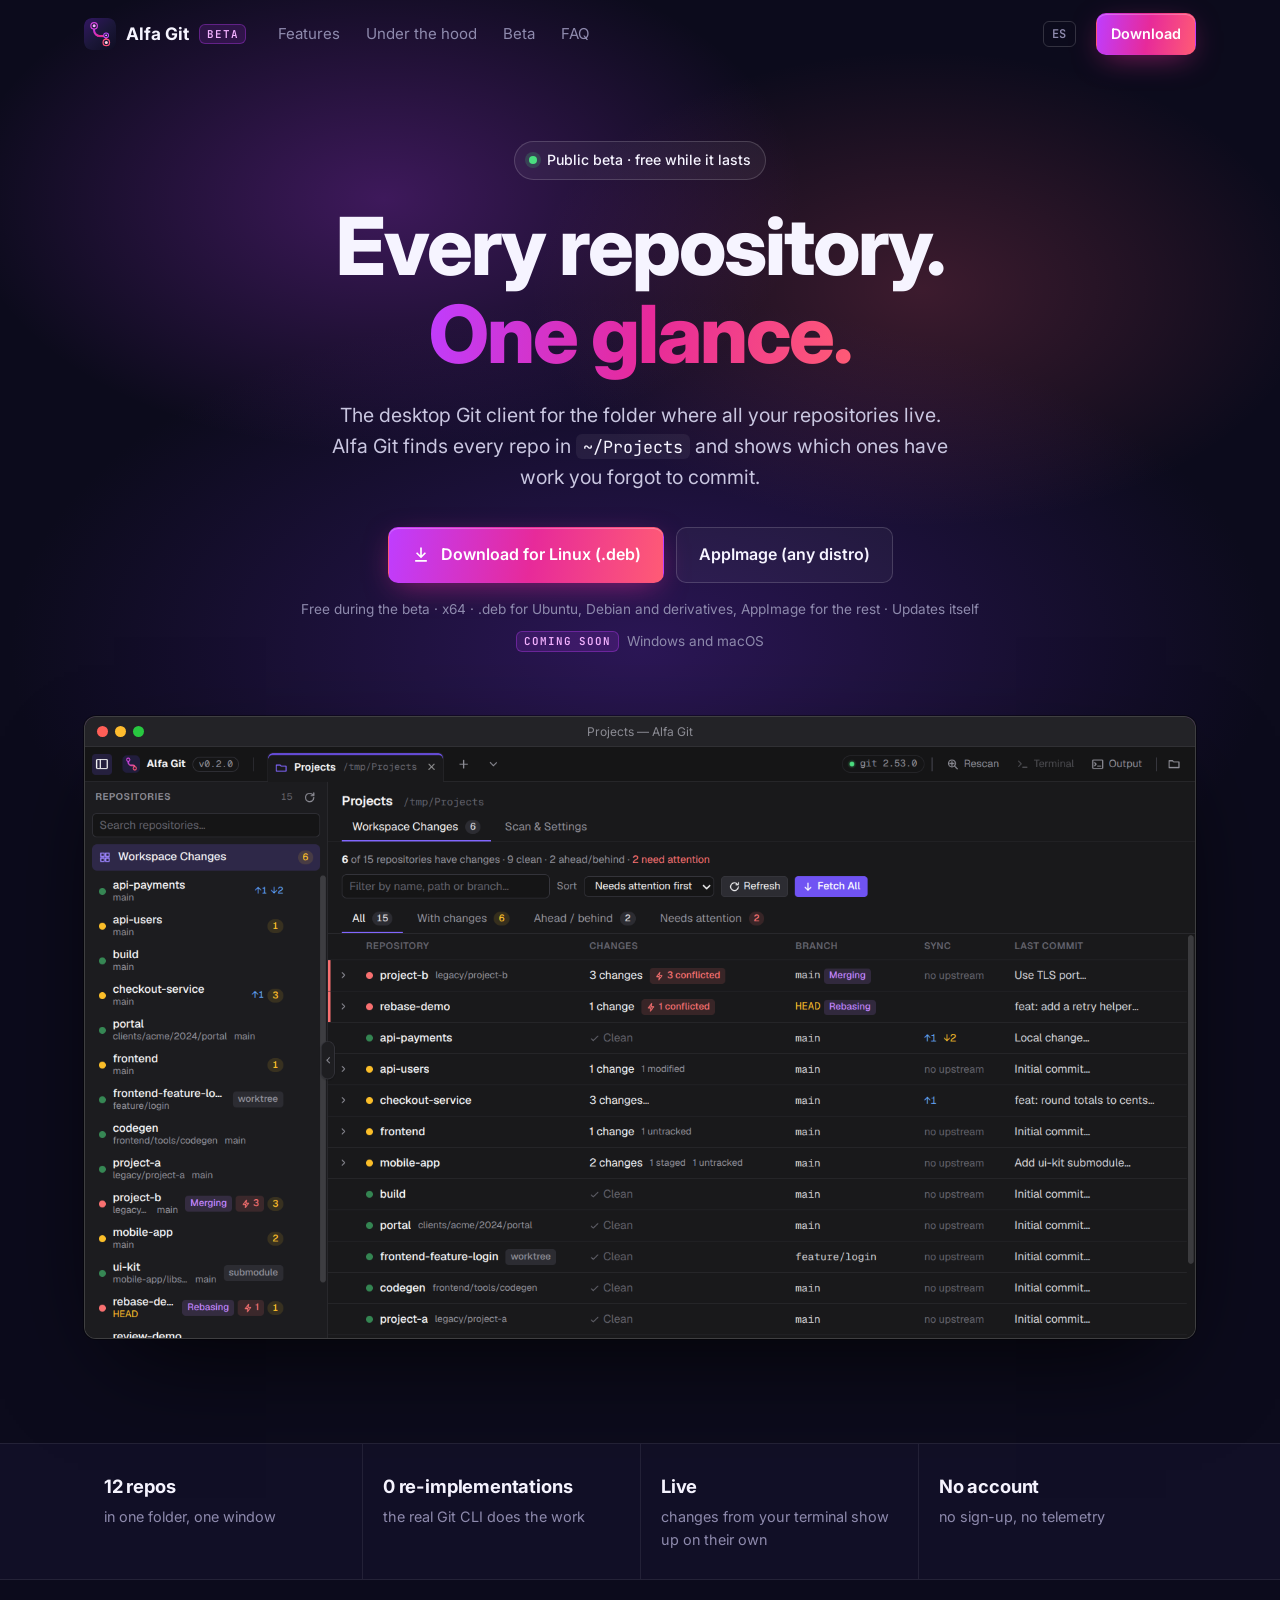
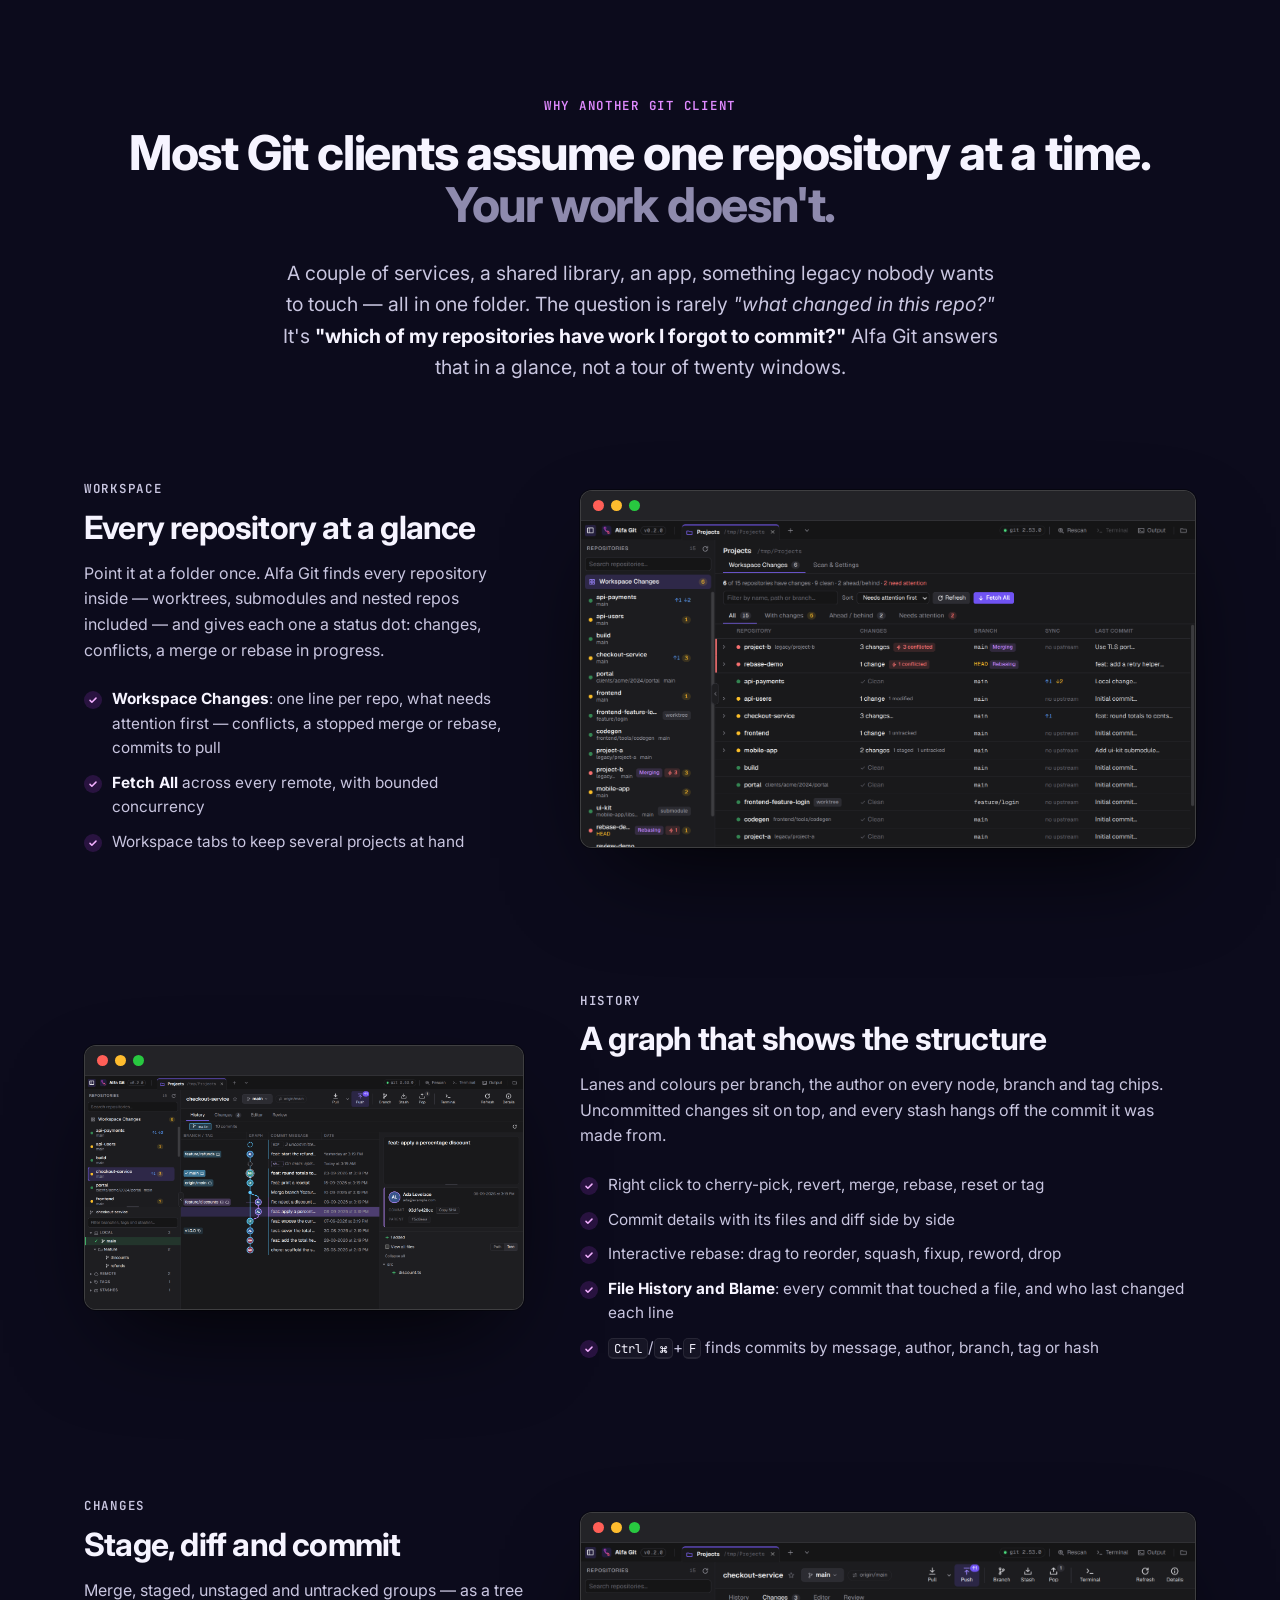
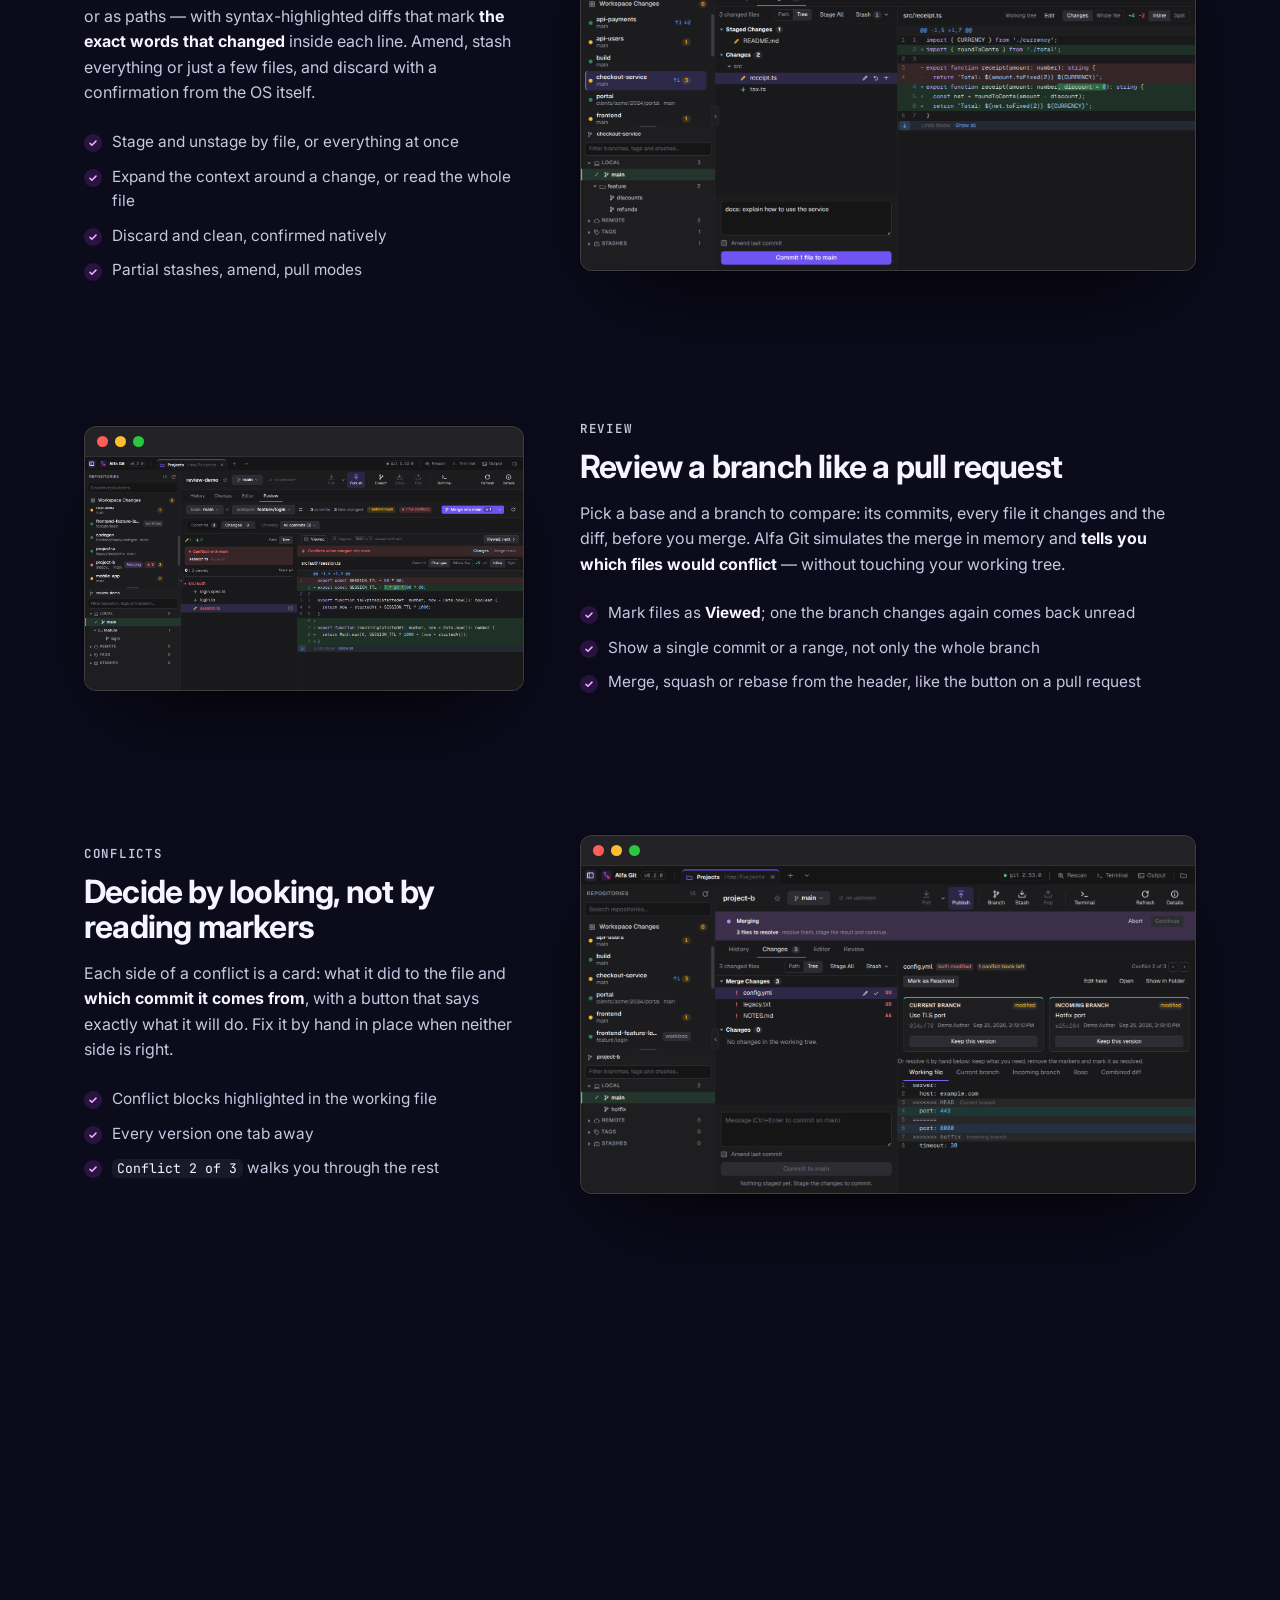
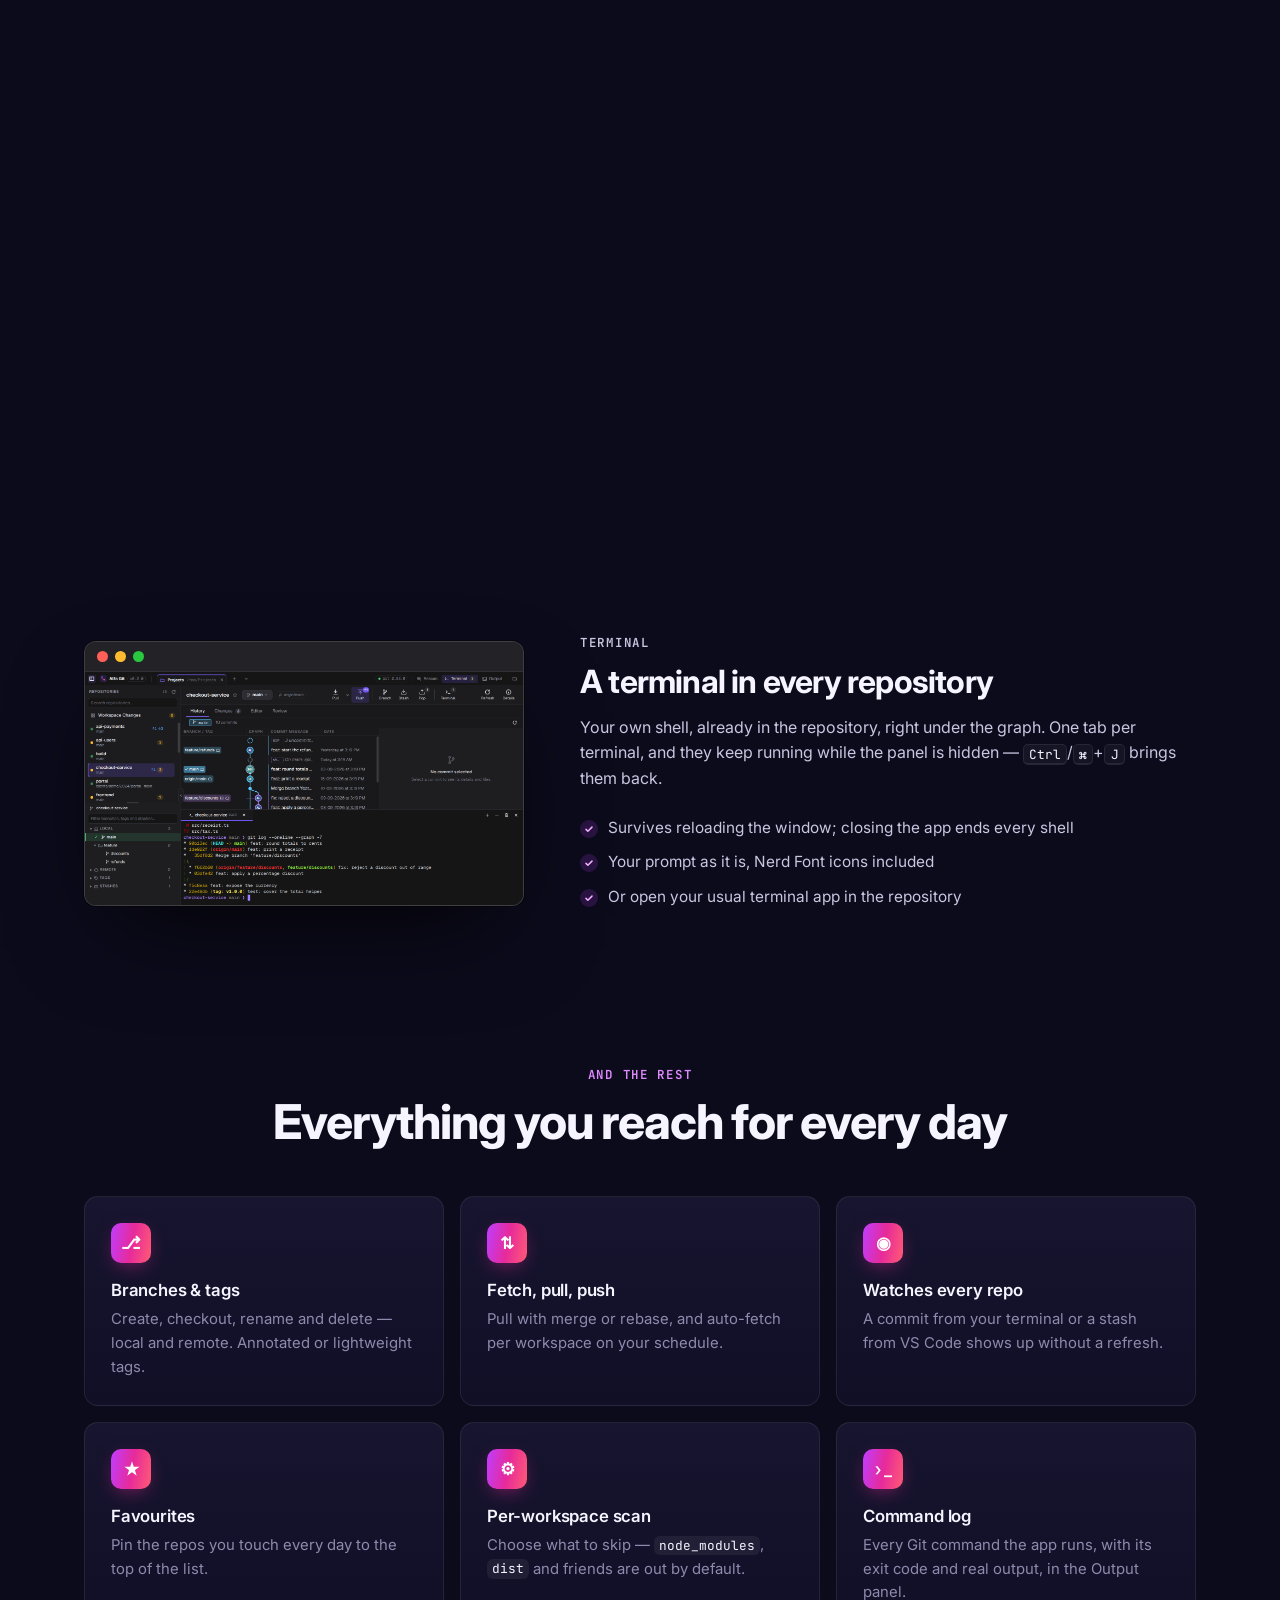
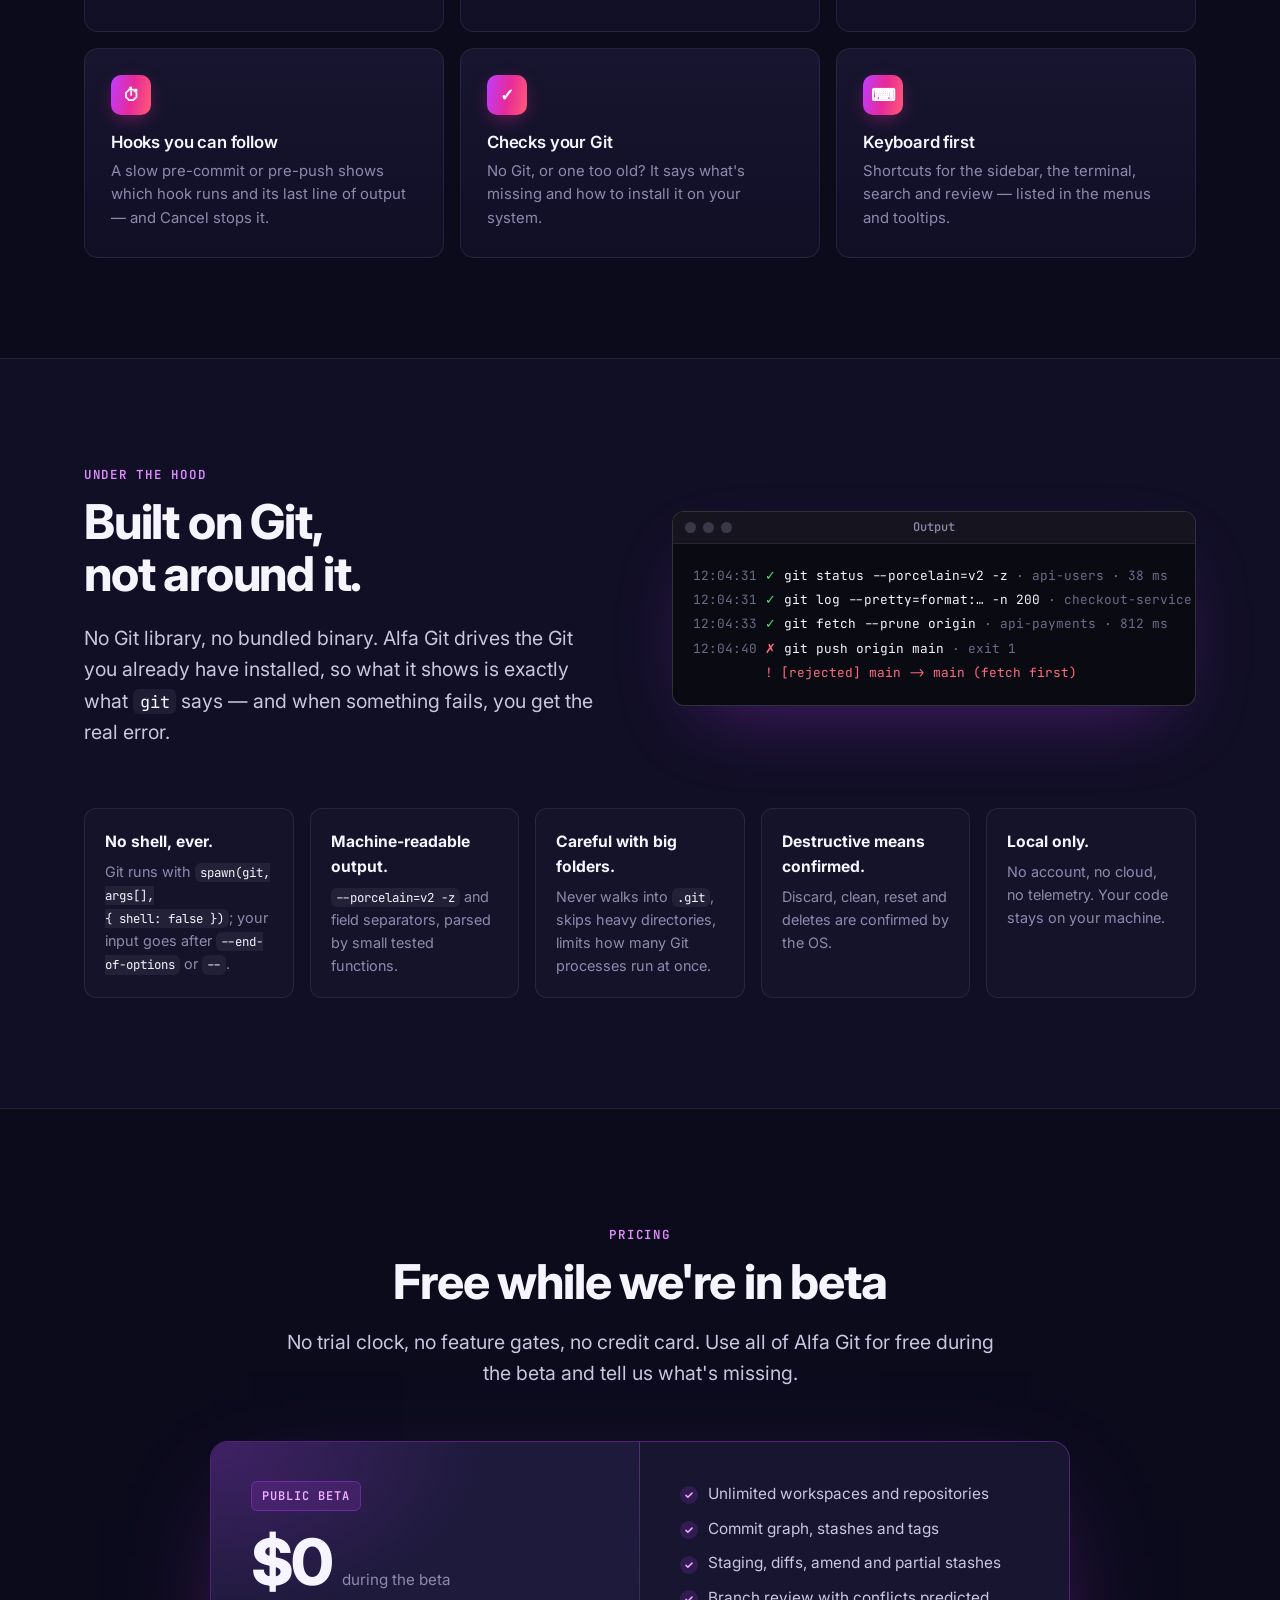
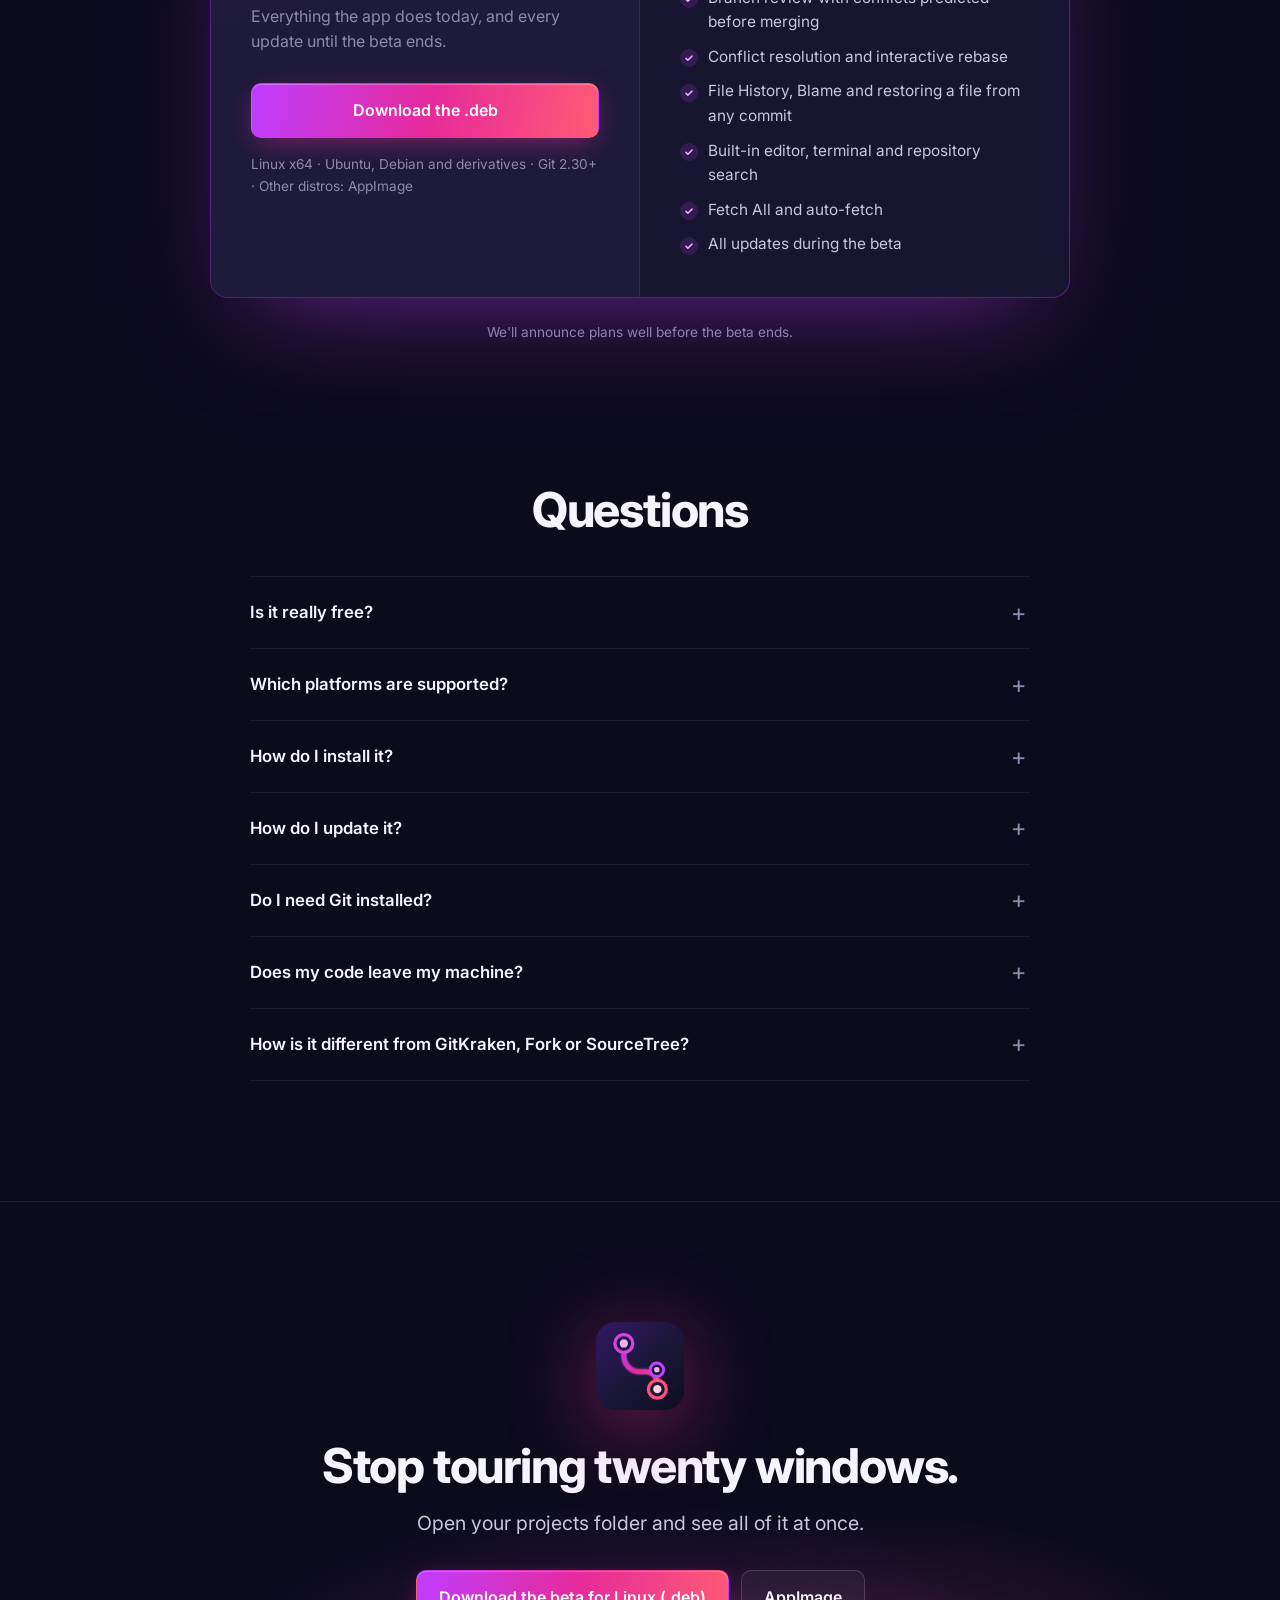
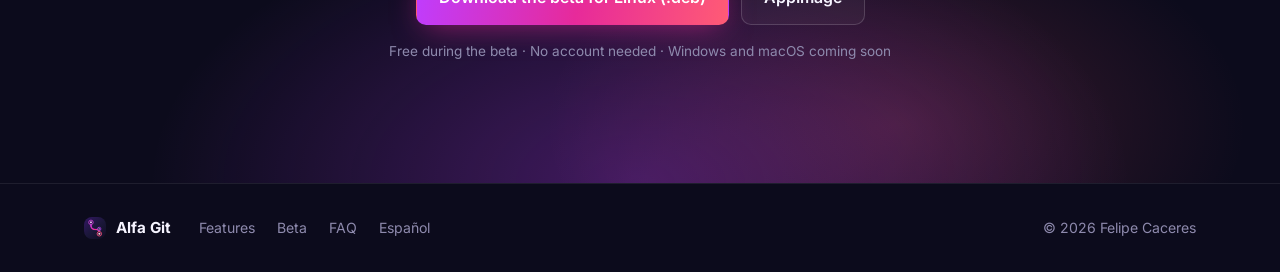
==== index.html @ 0a732656 "Descarga de .deb y AppImage, auto-actualización y Windows/macOS próximamente - Botones de .deb y App" ====
<!doctype html>
<html lang="en">
<head>
  <meta charset="utf-8">
  <meta name="viewport" content="width=device-width, initial-scale=1">
  <title>Alfa Git — the Git client for the folder where all your repos live</title>
  <meta name="description" content="Alfa Git scans your projects folder, finds every Git repository and shows each one with its own status. Commit graph, staging, branch review, conflicts, rebase, a built-in editor and terminal. Free during the beta.">
  <meta name="theme-color" content="#110f26">
  <meta property="og:title" content="Alfa Git — every repository at a glance">
  <meta property="og:description" content="A desktop Git client for the folder where all your repositories live. Free during the beta.">
  <meta property="og:image" content="assets/workspace.png">
  <meta property="og:type" content="website">
  <link rel="alternate" hreflang="en" href="./">
  <link rel="alternate" hreflang="es" href="es/">
  <link rel="icon" type="image/svg+xml" href="assets/icon.svg">
  <link rel="apple-touch-icon" href="assets/icon.png">
  <link rel="preconnect" href="https://fonts.googleapis.com">
  <link rel="preconnect" href="https://fonts.gstatic.com" crossorigin>
  <link href="https://fonts.googleapis.com/css2?family=Inter:wght@400;500;600;700;800&family=JetBrains+Mono:wght@400;500&display=swap" rel="stylesheet">
  <link rel="stylesheet" href="styles.css">
</head>
<body>
  <a class="skip" href="#main">Skip to content</a>

  <header class="nav" id="top">
    <div class="container nav__inner">
      <a class="brand" href="#top" aria-label="Alfa Git, home">
        <img src="assets/icon.svg" alt="" width="32" height="32">
        <span>Alfa Git</span>
        <span class="tag">Beta</span>
      </a>
      <nav class="nav__links" aria-label="Main">
        <a href="#features">Features</a>
        <a href="#under-the-hood">Under the hood</a>
        <a href="#beta">Beta</a>
        <a href="#faq">FAQ</a>
      </nav>
      <div class="nav__actions">
        <a class="lang" href="es/" hreflang="es" lang="es" title="Español">ES</a>
        <a class="btn btn--primary btn--sm" data-link="download" href="https://github.com/while1is1/alfagit-releases/releases/latest">Download</a>
      </div>
    </div>
  </header>

  <main id="main">
    <!-- Hero -->
    <section class="hero">
      <div class="hero__glow" aria-hidden="true"></div>
      <div class="container hero__inner">
        <a class="pill" href="#beta">
          <span class="pill__dot"></span> Public beta · free while it lasts
        </a>
        <h1>Every repository.<br><span class="grad">One glance.</span></h1>
        <p class="lead">
          The desktop Git client for the folder where all your repositories live.
          Alfa Git finds every repo in <code>~/Projects</code> and shows which ones have work you forgot to commit.
        </p>
        <div class="cta">
          <a class="btn btn--primary btn--lg" data-link="download" href="https://github.com/while1is1/alfagit-releases/releases/latest">
            <svg viewBox="0 0 24 24" aria-hidden="true"><path d="M11 3h2v9.17l3.59-3.58L18 10l-6 6-6-6 1.41-1.41L11 12.17V3zM5 18h14v2H5z"/></svg>
            Download for Linux (.deb)
          </a>
          <a class="btn btn--ghost btn--lg" data-link="appimage" href="https://github.com/while1is1/alfagit-releases/releases/latest">AppImage (any distro)</a>
        </div>
        <p class="fineprint">Free during the beta · x64 · .deb for Ubuntu, Debian and derivatives, AppImage for the rest · Updates itself</p>
        <p class="soon"><span class="tag">Coming soon</span> Windows and macOS</p>

        <figure class="window window--hero">
          <div class="window__bar" aria-hidden="true"><i></i><i></i><i></i><span>Projects — Alfa Git</span></div>
          <img src="assets/workspace.png" width="1600" height="851"
               alt="Alfa Git showing a workspace with fifteen repositories, each with its own status">
        </figure>
      </div>
    </section>

    <!-- Problem strip -->
    <section class="strip">
      <div class="container strip__inner">
        <div class="strip__item">
          <strong>12 repos</strong>
          <span>in one folder, one window</span>
        </div>
        <div class="strip__item">
          <strong>0 re-implementations</strong>
          <span>the real Git CLI does the work</span>
        </div>
        <div class="strip__item">
          <strong>Live</strong>
          <span>changes from your terminal show up on their own</span>
        </div>
        <div class="strip__item">
          <strong>No account</strong>
          <span>no sign-up, no telemetry</span>
        </div>
      </div>
    </section>

    <!-- Why -->
    <section class="why container">
      <p class="eyebrow">Why another Git client</p>
      <h2>Most Git clients assume one repository at a time.<br><span class="muted">Your work doesn't.</span></h2>
      <p class="lead lead--narrow">
        A couple of services, a shared library, an app, something legacy nobody wants to touch — all in one folder.
        The question is rarely <em>"what changed in this repo?"</em> It's
        <strong>"which of my repositories have work I forgot to commit?"</strong>
        Alfa Git answers that in a glance, not a tour of twenty windows.
      </p>
    </section>

    <!-- Features -->
    <section id="features" class="features container">
      <article class="feature">
        <div class="feature__text">
          <p class="eyebrow">Workspace</p>
          <h3>Every repository at a glance</h3>
          <p>
            Point it at a folder once. Alfa Git finds every repository inside — worktrees, submodules and nested
            repos included — and gives each one a status dot: changes, conflicts, a merge or rebase in progress.
          </p>
          <ul class="checks">
            <li><strong>Workspace Changes</strong>: one line per repo, what needs attention first — conflicts, a stopped merge or rebase, commits to pull</li>
            <li><strong>Fetch All</strong> across every remote, with bounded concurrency</li>
            <li>Workspace tabs to keep several projects at hand</li>
          </ul>
        </div>
        <figure class="window">
          <div class="window__bar" aria-hidden="true"><i></i><i></i><i></i></div>
          <img src="assets/workspace.png" width="1600" height="851" loading="lazy"
               alt="Sidebar listing every repository of a workspace with its status">
        </figure>
      </article>

      <article class="feature feature--flip">
        <div class="feature__text">
          <p class="eyebrow">History</p>
          <h3>A graph that shows the structure</h3>
          <p>
            Lanes and colours per branch, the author on every node, branch and tag chips. Uncommitted changes sit
            on top, and every stash hangs off the commit it was made from.
          </p>
          <ul class="checks">
            <li>Right click to cherry-pick, revert, merge, rebase, reset or tag</li>
            <li>Commit details with its files and diff side by side</li>
            <li>Interactive rebase: drag to reorder, squash, fixup, reword, drop</li>
            <li><strong>File History and Blame</strong>: every commit that touched a file, and who last changed each line</li>
            <li><kbd>Ctrl</kbd>/<kbd>⌘</kbd>+<kbd>F</kbd> finds commits by message, author, branch, tag or hash</li>
          </ul>
        </div>
        <figure class="window">
          <div class="window__bar" aria-hidden="true"><i></i><i></i><i></i></div>
          <img src="assets/history.png" width="1600" height="851" loading="lazy"
               alt="Commit graph with branches, tags, stashes and the working tree">
        </figure>
      </article>

      <article class="feature">
        <div class="feature__text">
          <p class="eyebrow">Changes</p>
          <h3>Stage, diff and commit</h3>
          <p>
            Merge, staged, unstaged and untracked groups — as a tree or as paths — with syntax-highlighted diffs
            that mark <strong>the exact words that changed</strong> inside each line. Amend, stash everything or just a
            few files, and discard with a confirmation from the OS itself.
          </p>
          <ul class="checks">
            <li>Stage and unstage by file, or everything at once</li>
            <li>Expand the context around a change, or read the whole file</li>
            <li>Discard and clean, confirmed natively</li>
            <li>Partial stashes, amend, pull modes</li>
          </ul>
        </div>
        <figure class="window">
          <div class="window__bar" aria-hidden="true"><i></i><i></i><i></i></div>
          <img src="assets/changes.png" width="1600" height="851" loading="lazy"
               alt="Staging area with the diff of a file">
        </figure>
      </article>

      <article class="feature feature--flip">
        <div class="feature__text">
          <p class="eyebrow">Review</p>
          <h3>Review a branch like a pull request</h3>
          <p>
            Pick a base and a branch to compare: its commits, every file it changes and the diff, before you merge.
            Alfa Git simulates the merge in memory and <strong>tells you which files would conflict</strong> — without
            touching your working tree.
          </p>
          <ul class="checks">
            <li>Mark files as <strong>Viewed</strong>; one the branch changes again comes back unread</li>
            <li>Show a single commit or a range, not only the whole branch</li>
            <li>Merge, squash or rebase from the header, like the button on a pull request</li>
          </ul>
        </div>
        <figure class="window">
          <div class="window__bar" aria-hidden="true"><i></i><i></i><i></i></div>
          <img src="assets/review.png" width="1600" height="851" loading="lazy"
               alt="Review of feature/login against main, with one file that would conflict">
        </figure>
      </article>

      <article class="feature">
        <div class="feature__text">
          <p class="eyebrow">Conflicts</p>
          <h3>Decide by looking, not by reading markers</h3>
          <p>
            Each side of a conflict is a card: what it did to the file and <strong>which commit it comes from</strong>,
            with a button that says exactly what it will do. Fix it by hand in place when neither side is right.
          </p>
          <ul class="checks">
            <li>Conflict blocks highlighted in the working file</li>
            <li>Every version one tab away</li>
            <li><code>Conflict 2 of 3</code> walks you through the rest</li>
          </ul>
        </div>
        <figure class="window">
          <div class="window__bar" aria-hidden="true"><i></i><i></i><i></i></div>
          <img src="assets/conflict.png" width="1600" height="851" loading="lazy"
               alt="A conflict shown as one card per side">
        </figure>
      </article>

      <article class="feature feature--flip">
        <div class="feature__text">
          <p class="eyebrow">Rebase</p>
          <h3>A rebase you can follow</h3>
          <p>
            While a rebase is stopped, the header says what is being rebased onto what and how far it got — and
            <strong>the graph marks the plan</strong>: what is replayed, where it stopped, what is still to come.
          </p>
          <ul class="checks">
            <li>Read from Git's own files, so it works for a rebase you started in the terminal</li>
            <li>Warns before rewriting commits that are already published</li>
          </ul>
        </div>
        <figure class="window">
          <div class="window__bar" aria-hidden="true"><i></i><i></i><i></i></div>
          <img src="assets/rebase.png" width="1600" height="851" loading="lazy"
               alt="A rebase in progress with its plan marked on the graph">
        </figure>
      </article>

      <article class="feature">
        <div class="feature__text">
          <p class="eyebrow">Editor</p>
          <h3>An editor for the small fix</h3>
          <p>
            Monaco, per repository, for the typo you don't want to switch apps for. Create, rename and delete files,
            resolve a conflict and stage — or jump to your real editor or terminal with one click.
          </p>
          <ul class="checks">
            <li>Search files and text inside a repository</li>
            <li>Open in your editor or terminal</li>
          </ul>
        </div>
        <figure class="window">
          <div class="window__bar" aria-hidden="true"><i></i><i></i><i></i></div>
          <img src="assets/editor.png" width="1600" height="851" loading="lazy"
               alt="The built-in editor with a file open">
        </figure>
      </article>

      <article class="feature feature--flip">
        <div class="feature__text">
          <p class="eyebrow">Terminal</p>
          <h3>A terminal in every repository</h3>
          <p>
            Your own shell, already in the repository, right under the graph. One tab per terminal, and they keep
            running while the panel is hidden — <kbd>Ctrl</kbd>/<kbd>⌘</kbd>+<kbd>J</kbd> brings them back.
          </p>
          <ul class="checks">
            <li>Survives reloading the window; closing the app ends every shell</li>
            <li>Your prompt as it is, Nerd Font icons included</li>
            <li>Or open your usual terminal app in the repository</li>
          </ul>
        </div>
        <figure class="window">
          <div class="window__bar" aria-hidden="true"><i></i><i></i><i></i></div>
          <img src="assets/terminal.png" width="1600" height="851" loading="lazy"
               alt="The built-in terminal open under the commit graph of a repository">
        </figure>
      </article>
    </section>

    <!-- Everything else -->
    <section class="grid-section container">
      <p class="eyebrow center">And the rest</p>
      <h2 class="center">Everything you reach for every day</h2>
      <div class="grid">
        <div class="card">
          <span class="card__icon" aria-hidden="true">⎇</span>
          <h4>Branches &amp; tags</h4>
          <p>Create, checkout, rename and delete — local and remote. Annotated or lightweight tags.</p>
        </div>
        <div class="card">
          <span class="card__icon" aria-hidden="true">⇅</span>
          <h4>Fetch, pull, push</h4>
          <p>Pull with merge or rebase, and auto-fetch per workspace on your schedule.</p>
        </div>
        <div class="card">
          <span class="card__icon" aria-hidden="true">◉</span>
          <h4>Watches every repo</h4>
          <p>A commit from your terminal or a stash from VS Code shows up without a refresh.</p>
        </div>
        <div class="card">
          <span class="card__icon" aria-hidden="true">★</span>
          <h4>Favourites</h4>
          <p>Pin the repos you touch every day to the top of the list.</p>
        </div>
        <div class="card">
          <span class="card__icon" aria-hidden="true">⚙</span>
          <h4>Per-workspace scan</h4>
          <p>Choose what to skip — <code>node_modules</code>, <code>dist</code> and friends are out by default.</p>
        </div>
        <div class="card">
          <span class="card__icon" aria-hidden="true">›_</span>
          <h4>Command log</h4>
          <p>Every Git command the app runs, with its exit code and real output, in the Output panel.</p>
        </div>
        <div class="card">
          <span class="card__icon" aria-hidden="true">⏱</span>
          <h4>Hooks you can follow</h4>
          <p>A slow pre-commit or pre-push shows which hook runs and its last line of output — and Cancel stops it.</p>
        </div>
        <div class="card">
          <span class="card__icon" aria-hidden="true">✓</span>
          <h4>Checks your Git</h4>
          <p>No Git, or one too old? It says what's missing and how to install it on your system.</p>
        </div>
        <div class="card">
          <span class="card__icon" aria-hidden="true">⌨</span>
          <h4>Keyboard first</h4>
          <p>Shortcuts for the sidebar, the terminal, search and review — listed in the menus and tooltips.</p>
        </div>
      </div>
    </section>

    <!-- Under the hood -->
    <section id="under-the-hood" class="hood">
      <div class="container hood__inner">
        <div>
          <p class="eyebrow">Under the hood</p>
          <h2>Built on Git,<br>not around it.</h2>
          <p class="lead">
            No Git library, no bundled binary. Alfa Git drives the Git you already have installed, so what it shows
            is exactly what <code>git</code> says — and when something fails, you get the real error.
          </p>
        </div>
        <div class="terminal" role="img" aria-label="Example of the Output panel with the Git commands the app ran">
          <div class="terminal__bar"><i></i><i></i><i></i><span>Output</span></div>
          <pre><span class="t-dim">12:04:31</span> <span class="t-ok">✓</span> git status --porcelain=v2 -z <span class="t-dim">· api-users · 38 ms</span>
<span class="t-dim">12:04:31</span> <span class="t-ok">✓</span> git log --pretty=format:… -n 200 <span class="t-dim">· checkout-service · 51 ms</span>
<span class="t-dim">12:04:33</span> <span class="t-ok">✓</span> git fetch --prune origin <span class="t-dim">· api-payments · 812 ms</span>
<span class="t-dim">12:04:40</span> <span class="t-err">✗</span> git push origin main <span class="t-dim">· exit 1</span>
         <span class="t-err">! [rejected] main -&gt; main (fetch first)</span></pre>
        </div>
        <ul class="hood__list">
          <li><strong>No shell, ever.</strong> Git runs with <code>spawn(git, args[], {&nbsp;shell:&nbsp;false&nbsp;})</code>; your input goes after <code>--end-of-options</code> or <code>--</code>.</li>
          <li><strong>Machine-readable output.</strong> <code>--porcelain=v2 -z</code> and field separators, parsed by small tested functions.</li>
          <li><strong>Careful with big folders.</strong> Never walks into <code>.git</code>, skips heavy directories, limits how many Git processes run at once.</li>
          <li><strong>Destructive means confirmed.</strong> Discard, clean, reset and deletes are confirmed by the OS.</li>
          <li><strong>Local only.</strong> No account, no cloud, no telemetry. Your code stays on your machine.</li>
        </ul>
      </div>
    </section>

    <!-- Beta / pricing -->
    <section id="beta" class="beta container">
      <p class="eyebrow center">Pricing</p>
      <h2 class="center">Free while we're in beta</h2>
      <p class="lead center lead--narrow">
        No trial clock, no feature gates, no credit card. Use all of Alfa Git for free during the beta and tell us
        what's missing.
      </p>

      <div class="plan">
        <div class="plan__head">
          <span class="tag tag--lg">Public beta</span>
          <div class="plan__price"><span>$0</span><small>during the beta</small></div>
          <p>Everything the app does today, and every update until the beta ends.</p>
          <a class="btn btn--primary btn--lg btn--block" data-link="download" href="https://github.com/while1is1/alfagit-releases/releases/latest">Download the .deb</a>
          <p class="fineprint">Linux x64 · Ubuntu, Debian and derivatives · Git 2.30+ · Other distros: <a data-link="appimage" href="https://github.com/while1is1/alfagit-releases/releases/latest">AppImage</a></p>
        </div>
        <ul class="checks plan__list">
          <li>Unlimited workspaces and repositories</li>
          <li>Commit graph, stashes and tags</li>
          <li>Staging, diffs, amend and partial stashes</li>
          <li>Branch review with conflicts predicted before merging</li>
          <li>Conflict resolution and interactive rebase</li>
          <li>File History, Blame and restoring a file from any commit</li>
          <li>Built-in editor, terminal and repository search</li>
          <li>Fetch All and auto-fetch</li>
          <li>All updates during the beta</li>
        </ul>
      </div>
      <p class="fineprint center">We'll announce plans well before the beta ends.</p>
    </section>

    <!-- FAQ -->
    <section id="faq" class="faq container">
      <h2 class="center">Questions</h2>
      <div class="faq__list">
        <details>
          <summary>Is it really free?</summary>
          <p>Yes. During the beta every feature is free, with no account and no card. We'll announce pricing ahead
            of time, before the beta ends.</p>
        </details>
        <details>
          <summary>Which platforms are supported?</summary>
          <p>Linux on x64: a <code>.deb</code> package for Ubuntu, Debian and their derivatives, and an AppImage that
            runs on the other distributions. Windows and macOS are coming soon.</p>
        </details>
        <details>
          <summary>How do I install it?</summary>
          <p>Download the <code>.deb</code> and install it with apt from the folder where you saved it:
            <code>sudo apt install ./alfa-git_*_amd64.deb</code>. Alfa Git shows up in your applications and as the
            <code>alfa-git</code> command; to remove it, <code>sudo apt remove alfa-git</code>. On other distributions,
            download the AppImage, make it executable with <code>chmod +x Alfa-Git-*.AppImage</code> and open it (it
            needs <code>libfuse2</code>).</p>
        </details>
        <details>
          <summary>How do I update it?</summary>
          <p>Alfa Git updates itself. When a new version is out it downloads it in the background and shows
            <strong>Restart to update</strong> in the toolbar; it installs when you click it. The <code>.deb</code> asks
            for your password to install, like any package. You can also look now from <strong>Help › Check for
            Updates…</strong>.</p>
        </details>
        <details>
          <summary>Do I need Git installed?</summary>
          <p>Yes — Git 2.30 or newer. The <code>.deb</code> depends on it, so apt installs it if it's missing. Alfa
            Git uses your own Git, with your config, credentials and hooks, instead of shipping its own. Predicting
            conflicts in Review needs Git 2.38 or newer; the rest works from 2.30.</p>
        </details>
        <details>
          <summary>Does my code leave my machine?</summary>
          <p>No. There's no account, no cloud sync and no telemetry. The only network traffic is the Git you ask
            for (fetch, pull and push to your own remotes) and the check for new versions on GitHub, which sends
            nothing about you or your repositories.</p>
        </details>
        <details>
          <summary>How is it different from GitKraken, Fork or SourceTree?</summary>
          <p>Those are great at one repository at a time. Alfa Git is built around a folder with many repositories:
            it scans it once and shows the status of all of them together, then gives you a full client per repo.</p>
        </details>
      </div>
    </section>

    <!-- Final CTA -->
    <section id="download" class="final">
      <div class="container final__inner">
        <img src="assets/icon.svg" alt="" width="88" height="88">
        <h2>Stop touring twenty windows.</h2>
        <p class="lead">Open your projects folder and see all of it at once.</p>
        <div class="cta">
          <a class="btn btn--primary btn--lg" data-link="download" href="https://github.com/while1is1/alfagit-releases/releases/latest">Download the beta for Linux (.deb)</a>
          <a class="btn btn--ghost btn--lg" data-link="appimage" href="https://github.com/while1is1/alfagit-releases/releases/latest">AppImage</a>
        </div>
        <p class="fineprint">Free during the beta · No account needed · Windows and macOS coming soon</p>
      </div>
    </section>
  </main>

  <footer class="footer">
    <div class="container footer__inner">
      <a class="brand brand--sm" href="#top">
        <img src="assets/icon.svg" alt="" width="22" height="22">
        <span>Alfa Git</span>
      </a>
      <nav aria-label="Footer">
        <a href="#features">Features</a>
        <a href="#beta">Beta</a>
        <a href="#faq">FAQ</a>
        <a href="es/" hreflang="es" lang="es">Español</a>
      </nav>
      <p>© <span id="year">2026</span> Felipe Caceres</p>
    </div>
  </footer>

  <script src="site.js"></script>
</body>
</html>
---- styles.css ----
:root {
  color-scheme: dark;
  --bg: #0c0b1c;
  --bg-2: #110f26;
  --surface: #17152f;
  --surface-2: #1d1a3b;
  --border: rgba(255, 255, 255, 0.08);
  --border-strong: rgba(255, 255, 255, 0.16);
  --text: #c9c6e0;
  --text-strong: #f6f4ff;
  --text-muted: #8e8aad;
  --violet: #bf3dff;
  --magenta: #e72a9a;
  --coral: #ff5b75;
  --ok: #4ade80;
  --err: #ff6b81;
  --grad: linear-gradient(100deg, #bf3dff 0%, #e72a9a 52%, #ff5b75 100%);
  --radius: 14px;
  --container: 1160px;
  --font: 'Inter', system-ui, -apple-system, 'Segoe UI', sans-serif;
  --mono: 'JetBrains Mono', ui-monospace, 'SF Mono', Menlo, monospace;
}

*, *::before, *::after { box-sizing: border-box; }
html { scroll-behavior: smooth; scroll-padding-top: 80px; }
body {
  margin: 0;
  background: var(--bg);
  color: var(--text);
  font: 16px/1.6 var(--font);
  -webkit-font-smoothing: antialiased;
  overflow-x: hidden;
}
img { max-width: 100%; height: auto; display: block; }
a { color: inherit; text-decoration: none; }
code {
  font-family: var(--mono);
  font-size: 0.86em;
  padding: 0.1em 0.4em;
  border-radius: 6px;
  background: rgba(255, 255, 255, 0.06);
  color: var(--text-strong);
}
kbd {
  font-family: var(--mono);
  font-size: 0.8em;
  padding: 0.05em 0.4em;
  border: 1px solid var(--border);
  border-bottom-width: 2px;
  border-radius: 5px;
  background: rgba(255, 255, 255, 0.04);
  color: var(--text-strong);
}
h1, h2, h3, h4 { color: var(--text-strong); margin: 0; letter-spacing: -0.025em; line-height: 1.1; }
h1 { font-size: clamp(2.6rem, 7vw, 5rem); font-weight: 800; }
h2 { font-size: clamp(1.9rem, 4.2vw, 3rem); font-weight: 750; }
h3 { font-size: clamp(1.5rem, 2.6vw, 2rem); font-weight: 700; }
h4 { font-size: 1.05rem; font-weight: 600; letter-spacing: -0.01em; }
p { margin: 0; }
:focus-visible { outline: 2px solid var(--violet); outline-offset: 3px; border-radius: 6px; }

.container { width: 100%; max-width: var(--container); margin: 0 auto; padding: 0 24px; }
.center { text-align: center; margin-left: auto; margin-right: auto; }
.muted { color: var(--text-muted); }
.grad { background: var(--grad); -webkit-background-clip: text; background-clip: text; color: transparent; }
.skip { position: absolute; left: -999px; top: 8px; }
.skip:focus { left: 8px; z-index: 100; background: var(--surface); padding: 8px 12px; border-radius: 8px; }

.eyebrow {
  font: 600 0.78rem/1 var(--mono);
  text-transform: uppercase;
  letter-spacing: 0.14em;
  color: #e08aff;
  margin-bottom: 14px;
}
.lead { font-size: clamp(1.05rem, 1.6vw, 1.22rem); color: var(--text); max-width: 640px; }
.lead--narrow { max-width: 720px; }
.fineprint { font-size: 0.85rem; color: var(--text-muted); margin-top: 16px; }

/* Buttons */
.btn {
  display: inline-flex; align-items: center; justify-content: center; gap: 10px;
  font-weight: 600; border-radius: 10px; border: 1px solid transparent;
  transition: transform 0.15s ease, box-shadow 0.2s ease, background 0.2s ease, border-color 0.2s ease;
  white-space: nowrap;
}
.btn svg { width: 20px; height: 20px; fill: currentColor; }
.btn--sm { padding: 8px 14px; font-size: 0.9rem; }
.btn--lg { padding: 14px 22px; font-size: 1rem; }
.btn--block { width: 100%; }
.btn--primary {
  background: var(--grad); color: #fff;
  box-shadow: 0 8px 30px -8px rgba(231, 42, 154, 0.6), inset 0 1px 0 rgba(255, 255, 255, 0.25);
}
.btn--primary:hover { transform: translateY(-1px); box-shadow: 0 12px 36px -8px rgba(231, 42, 154, 0.75), inset 0 1px 0 rgba(255, 255, 255, 0.25); }
.btn--ghost { background: rgba(255, 255, 255, 0.04); border-color: var(--border-strong); color: var(--text-strong); }
.btn--ghost:hover { background: rgba(255, 255, 255, 0.08); border-color: rgba(255, 255, 255, 0.28); }

.tag {
  font: 600 0.68rem/1 var(--mono); text-transform: uppercase; letter-spacing: 0.08em;
  padding: 4px 7px; border-radius: 6px; color: #f3b1ff;
  background: rgba(191, 61, 255, 0.14); border: 1px solid rgba(191, 61, 255, 0.35);
}
.tag--lg { font-size: 0.75rem; padding: 6px 10px; }
.soon { display: flex; align-items: center; justify-content: center; gap: 8px; margin-top: 10px; font-size: 0.85rem; color: var(--text-muted); }

/* Nav */
.nav {
  position: sticky; top: 0; z-index: 50;
  border-bottom: 1px solid transparent;
  transition: background 0.2s ease, border-color 0.2s ease;
}
.nav--scrolled { background: rgba(12, 11, 28, 0.78); backdrop-filter: blur(14px); -webkit-backdrop-filter: blur(14px); border-bottom-color: var(--border); }
.nav__inner { display: flex; align-items: center; gap: 32px; height: 68px; }
.brand { white-space: nowrap; display: inline-flex; align-items: center; gap: 10px; font-weight: 700; color: var(--text-strong); font-size: 1.08rem; }
.brand img { border-radius: 8px; }
.brand--sm { font-size: 0.95rem; }
.nav__links { display: flex; gap: 26px; font-size: 0.94rem; }
.nav__links a, .link-muted { color: var(--text-muted); transition: color 0.15s; }
.nav__links a:hover, .link-muted:hover { color: var(--text-strong); }
.nav__actions { margin-left: auto; display: flex; align-items: center; gap: 20px; font-size: 0.94rem; }

/* Hero */
.hero { position: relative; padding: 72px 0 40px; text-align: center; }
.hero__glow {
  position: absolute; inset: -140px 0 auto; height: 900px; pointer-events: none; z-index: -1;
  background:
    radial-gradient(600px 360px at 30% 30%, rgba(191, 61, 255, 0.28), transparent 70%),
    radial-gradient(560px 340px at 72% 40%, rgba(255, 91, 117, 0.20), transparent 70%),
    radial-gradient(900px 500px at 50% 80%, rgba(46, 23, 91, 0.9), transparent 70%);
}
.hero__inner { display: flex; flex-direction: column; align-items: center; }
.hero h1 { margin: 22px 0 22px; }
.hero .lead { margin: 0 auto; }
.pill {
  display: inline-flex; align-items: center; gap: 10px;
  font-size: 0.88rem; font-weight: 500; color: var(--text-strong);
  padding: 7px 14px; border-radius: 999px;
  background: rgba(255, 255, 255, 0.05); border: 1px solid var(--border-strong);
}
.pill:hover { border-color: rgba(191, 61, 255, 0.6); }
.pill__dot { width: 8px; height: 8px; border-radius: 50%; background: var(--ok); box-shadow: 0 0 0 4px rgba(74, 222, 128, 0.18); }
.cta { display: flex; flex-wrap: wrap; justify-content: center; gap: 12px; margin-top: 34px; }

/* App window frame */
.window {
  margin: 0; border-radius: 12px; overflow: hidden;
  background: #1a1a1d; border: 1px solid var(--border-strong);
  box-shadow: 0 40px 100px -30px rgba(0, 0, 0, 0.85), 0 0 0 1px rgba(0, 0, 0, 0.4);
}
.window__bar { position: relative; display: flex; gap: 7px; align-items: center; height: 30px; padding: 0 12px; background: #232327; border-bottom: 1px solid rgba(255, 255, 255, 0.06); }
.window__bar i { width: 11px; height: 11px; border-radius: 50%; background: #ff5f57; }
.window__bar i:nth-child(2) { background: #febc2e; }
.window__bar i:nth-child(3) { background: #28c840; }
.window__bar span { position: absolute; left: 0; right: 0; text-align: center; font-size: 0.75rem; color: #8b8b93; pointer-events: none; }
.window--hero { margin-top: 64px; width: 100%; position: relative; }
.window--hero::before {
  content: ''; position: absolute; inset: -1px; border-radius: 12px; padding: 1px; pointer-events: none;
  background: linear-gradient(180deg, rgba(191, 61, 255, 0.7), rgba(255, 91, 117, 0.15) 40%, transparent 70%);
  -webkit-mask: linear-gradient(#000 0 0) content-box, linear-gradient(#000 0 0);
  -webkit-mask-composite: xor; mask-composite: exclude;
}

/* Strip */
.strip { border-top: 1px solid var(--border); border-bottom: 1px solid var(--border); background: var(--bg-2); margin-top: 64px; }
.strip__inner { display: grid; grid-template-columns: repeat(4, 1fr); }
.strip__item { padding: 28px 20px; display: flex; flex-direction: column; gap: 4px; border-left: 1px solid var(--border); }
.strip__item:first-child { border-left: 0; }
.strip__item strong { color: var(--text-strong); font-size: 1.15rem; letter-spacing: -0.01em; }
.strip__item span { font-size: 0.9rem; color: var(--text-muted); }

/* Why */
.why { padding: 120px 24px 40px; text-align: center; }
.why h2 { margin-bottom: 26px; }
.why .lead { margin: 0 auto; }
.why strong { color: var(--text-strong); }

/* Features */
.features { padding-top: 60px; display: flex; flex-direction: column; gap: 140px; padding-bottom: 60px; }
.feature { display: grid; grid-template-columns: minmax(0, 5fr) minmax(0, 7fr); gap: 56px; align-items: center; }
.feature--flip .feature__text { order: 2; }
.feature__text h3 { margin-bottom: 16px; }
.feature__text > p { color: var(--text); }
.feature__text strong { color: var(--text-strong); }
.feature .window { transition: transform 0.4s ease; }
.feature:hover .window { transform: translateY(-4px); }

.checks { list-style: none; padding: 0; margin: 24px 0 0; display: grid; gap: 10px; }
.checks li { position: relative; padding-left: 28px; font-size: 0.96rem; }
.checks li::before {
  content: ''; position: absolute; left: 0; top: 0.28em; width: 18px; height: 18px; border-radius: 50%;
  background: rgba(191, 61, 255, 0.16) url("data:image/svg+xml,%3Csvg xmlns='http://www.w3.org/2000/svg' viewBox='0 0 16 16'%3E%3Cpath d='M4 8.5l2.5 2.5L12 5.5' fill='none' stroke='%23f3b1ff' stroke-width='2' stroke-linecap='round' stroke-linejoin='round'/%3E%3C/svg%3E") center / 12px no-repeat;
}

/* Grid */
.grid-section { padding: 100px 24px; }
.grid-section h2 { margin-bottom: 48px; }
.grid { display: grid; grid-template-columns: repeat(3, 1fr); gap: 16px; }
.card {
  padding: 26px; border-radius: var(--radius);
  background: linear-gradient(180deg, var(--surface), var(--bg-2));
  border: 1px solid var(--border);
  transition: border-color 0.2s, transform 0.2s;
}
.card:hover { border-color: rgba(191, 61, 255, 0.4); transform: translateY(-2px); }
.card__icon {
  display: inline-grid; place-items: center; width: 40px; height: 40px; margin-bottom: 18px;
  border-radius: 10px; font: 600 1.05rem/1 var(--mono); color: #fff;
  background: var(--grad); box-shadow: 0 6px 20px -6px rgba(231, 42, 154, 0.6);
}
.card h4 { margin-bottom: 8px; }
.card p { font-size: 0.93rem; color: var(--text-muted); }

/* Under the hood */
.hood { background: var(--bg-2); border-top: 1px solid var(--border); border-bottom: 1px solid var(--border); padding: 110px 0; }
.hood__inner { display: grid; grid-template-columns: 1fr 1fr; gap: 48px 64px; align-items: center; }
.hood h2 { margin-bottom: 22px; }
.hood__list { grid-column: 1 / -1; list-style: none; padding: 0; margin: 12px 0 0; display: grid; grid-template-columns: repeat(auto-fit, minmax(200px, 1fr)); gap: 16px; }
.hood__list li { padding: 20px; border-radius: 12px; border: 1px solid var(--border); background: rgba(255, 255, 255, 0.02); font-size: 0.9rem; color: var(--text-muted); }
.hood__list strong { display: block; color: var(--text-strong); font-size: 0.98rem; margin-bottom: 6px; }
.terminal { border-radius: 12px; overflow: hidden; border: 1px solid var(--border-strong); background: #0a0a12; box-shadow: 0 30px 80px -30px rgba(191, 61, 255, 0.35); min-width: 0; }
.terminal__bar { position: relative; display: flex; gap: 7px; align-items: center; height: 32px; padding: 0 12px; background: #16151f; border-bottom: 1px solid var(--border); }
.terminal__bar i { width: 11px; height: 11px; border-radius: 50%; background: #3a3848; }
.terminal__bar span { position: absolute; left: 0; right: 0; text-align: center; font: 500 0.75rem var(--mono); color: var(--text-muted); }
.terminal pre { margin: 0; padding: 20px; font: 0.8rem/1.9 var(--mono); color: var(--text-strong); overflow-x: auto; }
.t-dim { color: #6d6a88; }
.t-ok { color: var(--ok); }
.t-err { color: var(--err); }

/* Beta */
.beta { padding: 120px 24px 80px; }
.beta h2 { margin-bottom: 18px; }
.plan {
  margin: 52px auto 0; max-width: 860px; display: grid; grid-template-columns: 1fr 1fr; gap: 0;
  border-radius: 18px; overflow: hidden; position: relative;
  background: var(--surface); border: 1px solid rgba(191, 61, 255, 0.35);
  box-shadow: 0 40px 100px -40px rgba(191, 61, 255, 0.5);
}
.plan__head { padding: 40px; background: radial-gradient(400px 260px at 0% 0%, rgba(191, 61, 255, 0.22), transparent 70%), var(--surface-2); border-right: 1px solid var(--border); }
.plan__price { display: flex; align-items: baseline; gap: 10px; margin: 22px 0 10px; }
.plan__price span { font-size: 4rem; font-weight: 800; color: var(--text-strong); letter-spacing: -0.04em; line-height: 1; }
.plan__price small { color: var(--text-muted); font-size: 0.95rem; }
.plan__head > p { color: var(--text-muted); margin-bottom: 28px; }
.plan__list { padding: 40px; margin: 0; align-content: center; }
.beta > .fineprint { margin-top: 24px; }

/* FAQ */
.faq { padding: 60px 24px 120px; }
.faq h2 { margin-bottom: 40px; }
.faq__list { max-width: 780px; margin: 0 auto; border-top: 1px solid var(--border); }
.faq details { border-bottom: 1px solid var(--border); }
.faq summary {
  list-style: none; cursor: pointer; padding: 22px 40px 22px 0; position: relative;
  font-weight: 600; color: var(--text-strong); font-size: 1.05rem;
}
.faq summary::-webkit-details-marker { display: none; }
.faq summary::after {
  content: '+'; position: absolute; right: 4px; top: 50%; transform: translateY(-50%);
  font: 400 1.5rem/1 var(--font); color: var(--text-muted); transition: transform 0.2s;
}
.faq details[open] summary::after { transform: translateY(-50%) rotate(45deg); color: #f3b1ff; }
.faq details p { padding: 0 40px 24px 0; color: var(--text); }

/* Final CTA */
.final { position: relative; padding: 120px 0; text-align: center; overflow: hidden; border-top: 1px solid var(--border); }
.final::before {
  content: ''; position: absolute; inset: 0; z-index: -1;
  background: radial-gradient(700px 400px at 50% 100%, rgba(191, 61, 255, 0.3), transparent 70%),
              radial-gradient(500px 300px at 70% 90%, rgba(255, 91, 117, 0.2), transparent 70%);
}
.final__inner { display: flex; flex-direction: column; align-items: center; }
.final img { filter: drop-shadow(0 16px 40px rgba(231, 42, 154, 0.5)); margin-bottom: 30px; }
.final h2 { margin-bottom: 16px; }
.final .cta { margin-top: 30px; }

/* Footer */
.footer { border-top: 1px solid var(--border); padding: 32px 0; font-size: 0.88rem; color: var(--text-muted); }
.footer__inner { display: flex; align-items: center; gap: 28px; flex-wrap: wrap; }
.footer nav { display: flex; gap: 22px; }
.footer nav a:hover { color: var(--text-strong); }
.footer p { margin-left: auto; }

/* Reveal on scroll */
.reveal { opacity: 0; transform: translateY(24px); transition: opacity 0.7s ease, transform 0.7s ease; }
.reveal.in { opacity: 1; transform: none; }

/* Responsive */
@media (max-width: 960px) {
  .nav__links { display: none; }
  .feature, .feature--flip { grid-template-columns: 1fr; gap: 32px; }
  .feature--flip .feature__text { order: 0; }
  .features { gap: 96px; }
  .grid { grid-template-columns: repeat(2, 1fr); }
  .hood__inner { grid-template-columns: 1fr; }
  .strip__inner { grid-template-columns: repeat(2, 1fr); }
  .strip__item:nth-child(3) { border-left: 0; }
  .strip__item:nth-child(n + 3) { border-top: 1px solid var(--border); }
}
@media (max-width: 640px) {
  .container { padding: 0 16px; }
  .why, .grid-section, .beta, .faq { padding-left: 16px; padding-right: 16px; }
  .hero { padding-top: 48px; }
  .nav__inner { gap: 12px; }
  .nav__actions { gap: 10px; }
  .nav__actions .link-muted { display: none; }
  .grid { grid-template-columns: 1fr; }
  .plan { grid-template-columns: 1fr; }
  .plan__head { border-right: 0; border-bottom: 1px solid var(--border); padding: 28px; }
  .plan__list { padding: 28px; }
  .cta { width: 100%; }
  .cta .btn { width: 100%; }
  .window__bar span { display: none; }
  .footer p { margin-left: 0; }
}
@media (prefers-reduced-motion: reduce) {
  html { scroll-behavior: auto; }
  *, *::before, *::after { transition: none !important; }
}

/* Language switch */
.lang {
  font: 600 0.75rem/1 var(--mono); letter-spacing: 0.06em; color: var(--text-muted);
  padding: 6px 8px; border-radius: 6px; border: 1px solid var(--border-strong);
  transition: color 0.15s, border-color 0.15s;
}
.lang:hover { color: var(--text-strong); border-color: rgba(191, 61, 255, 0.6); }
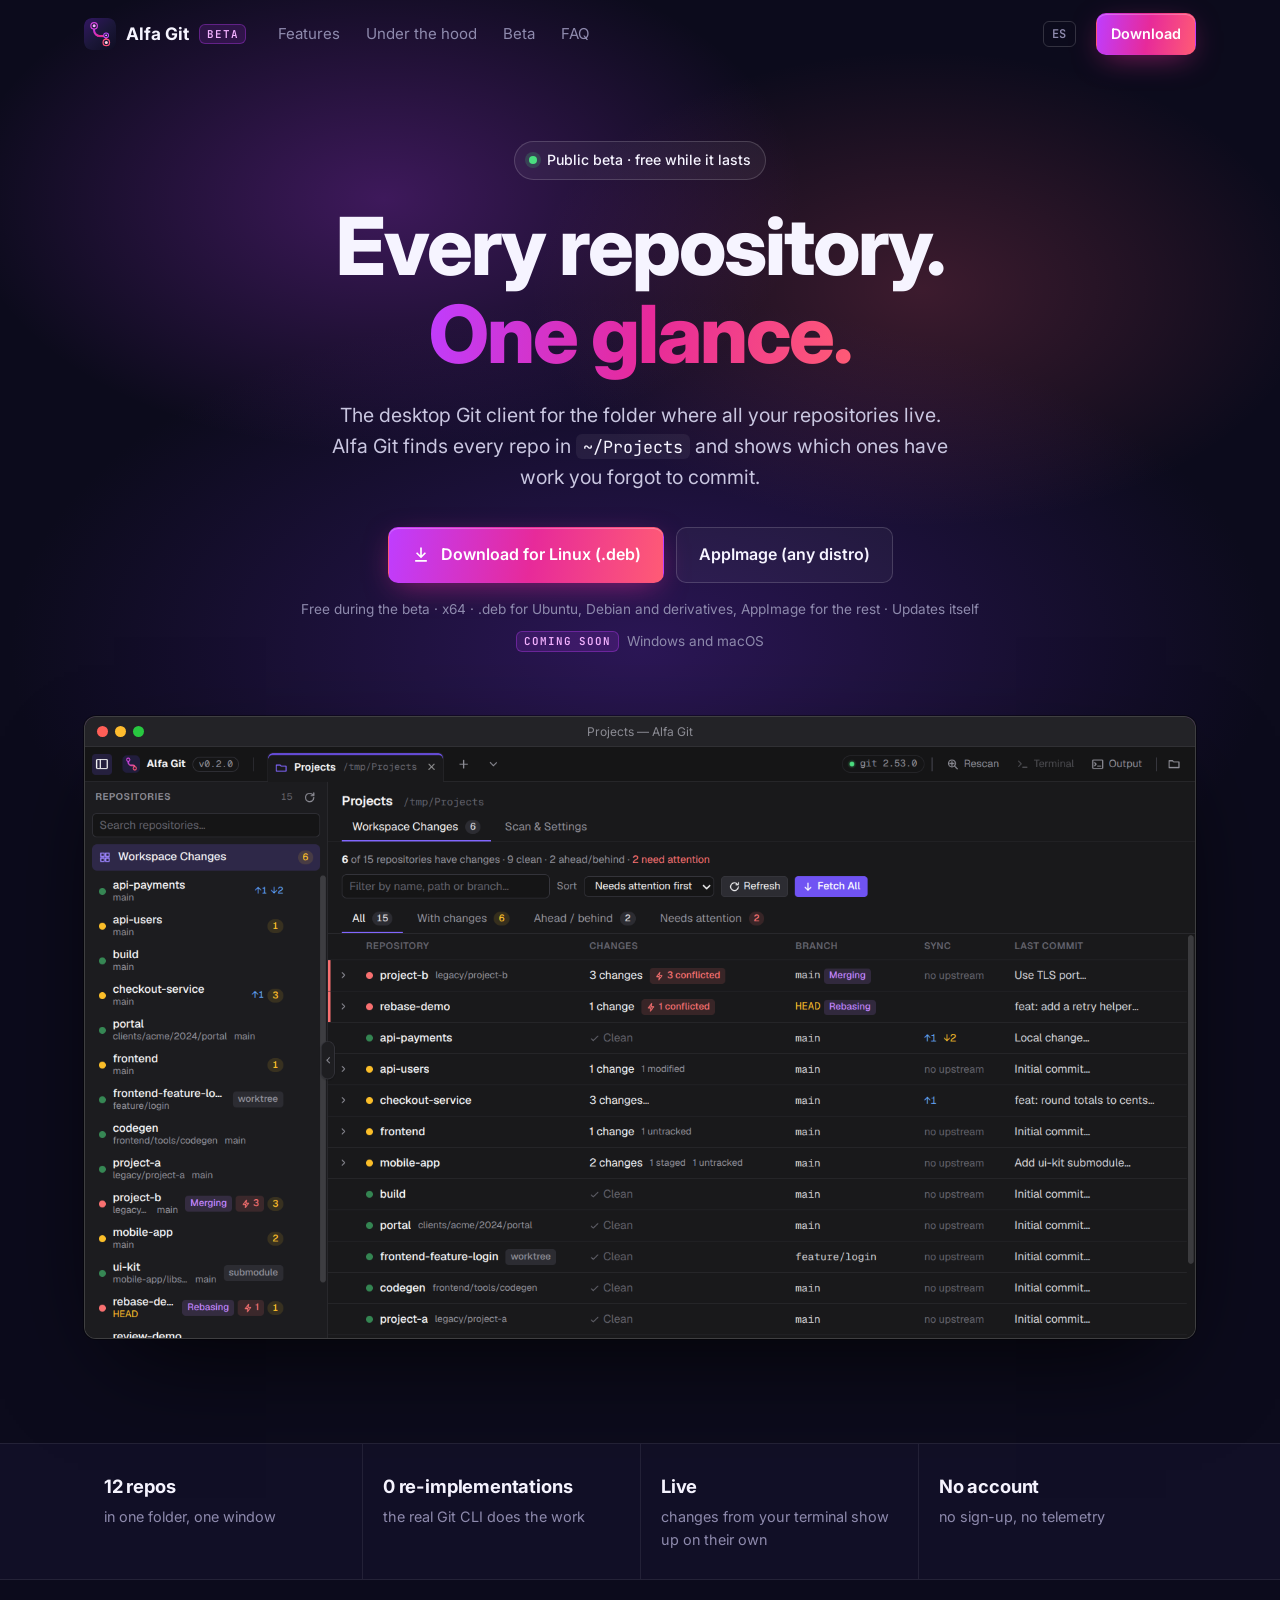
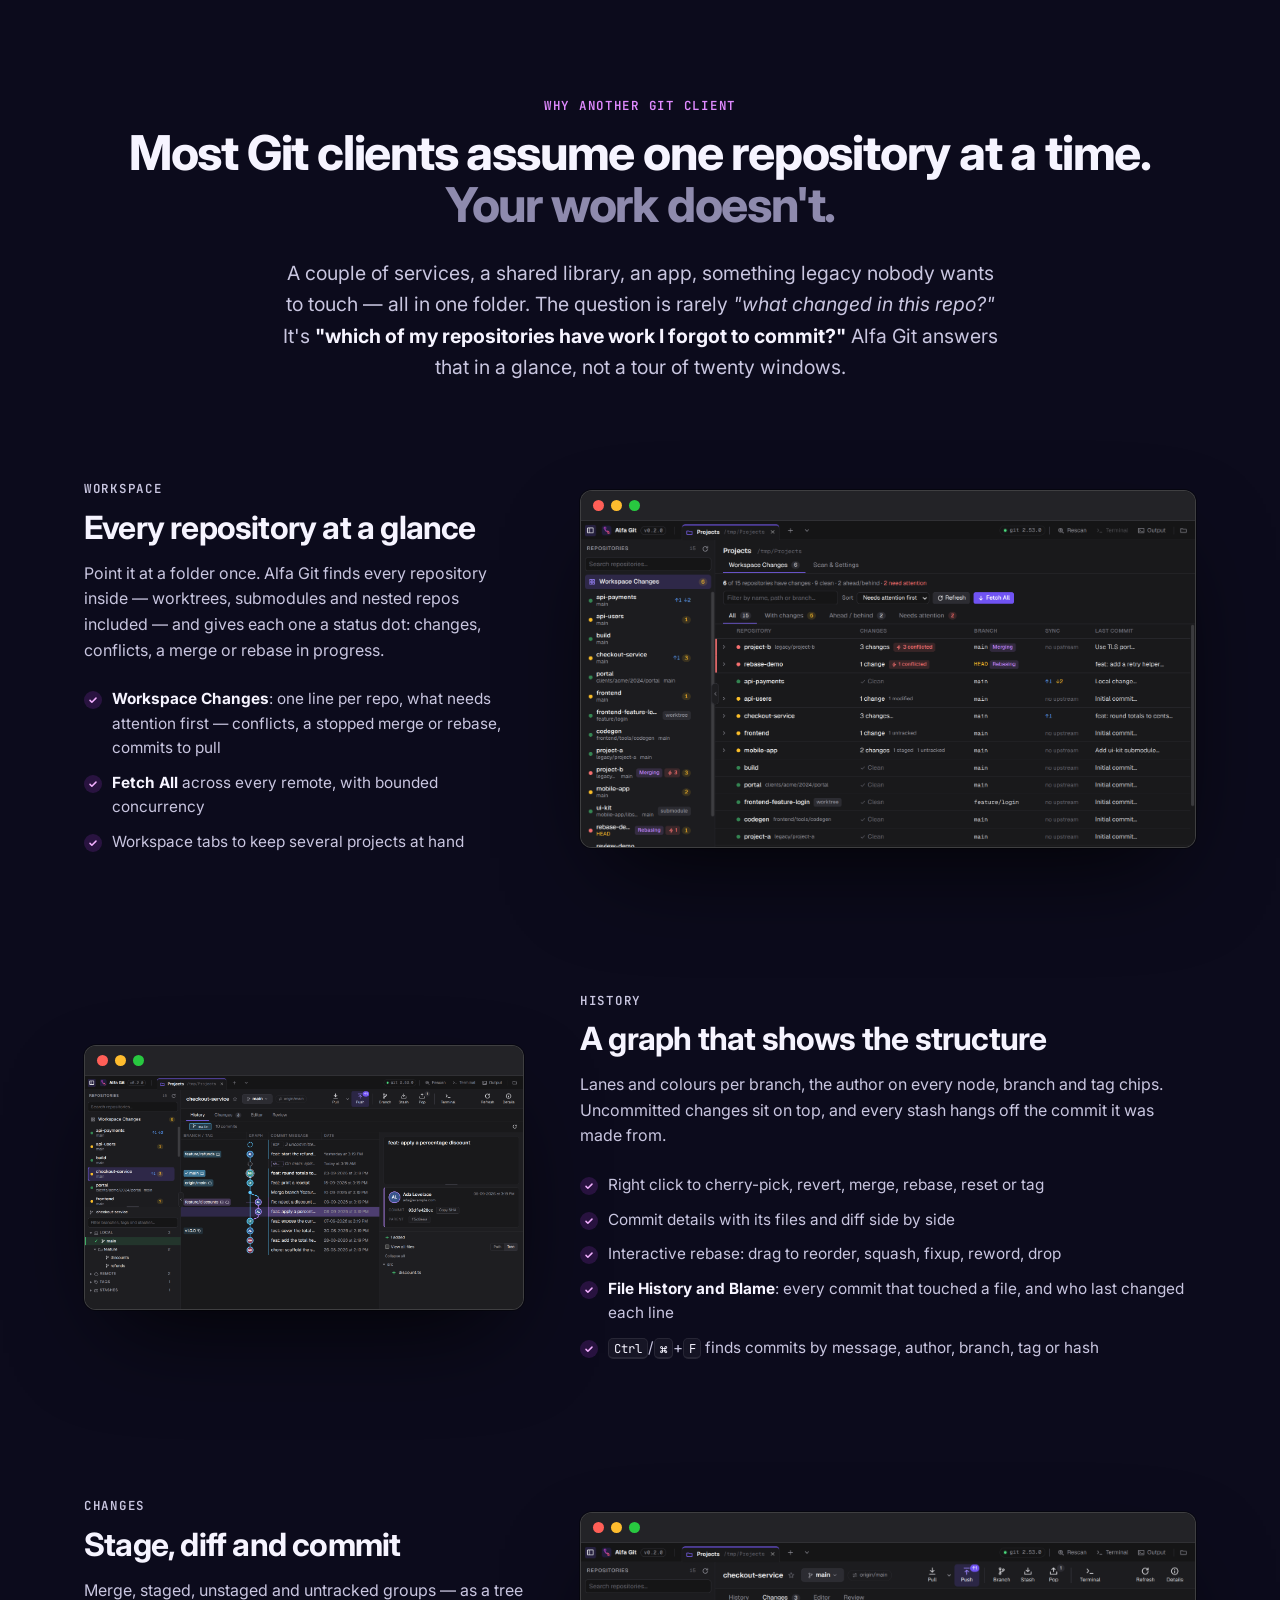
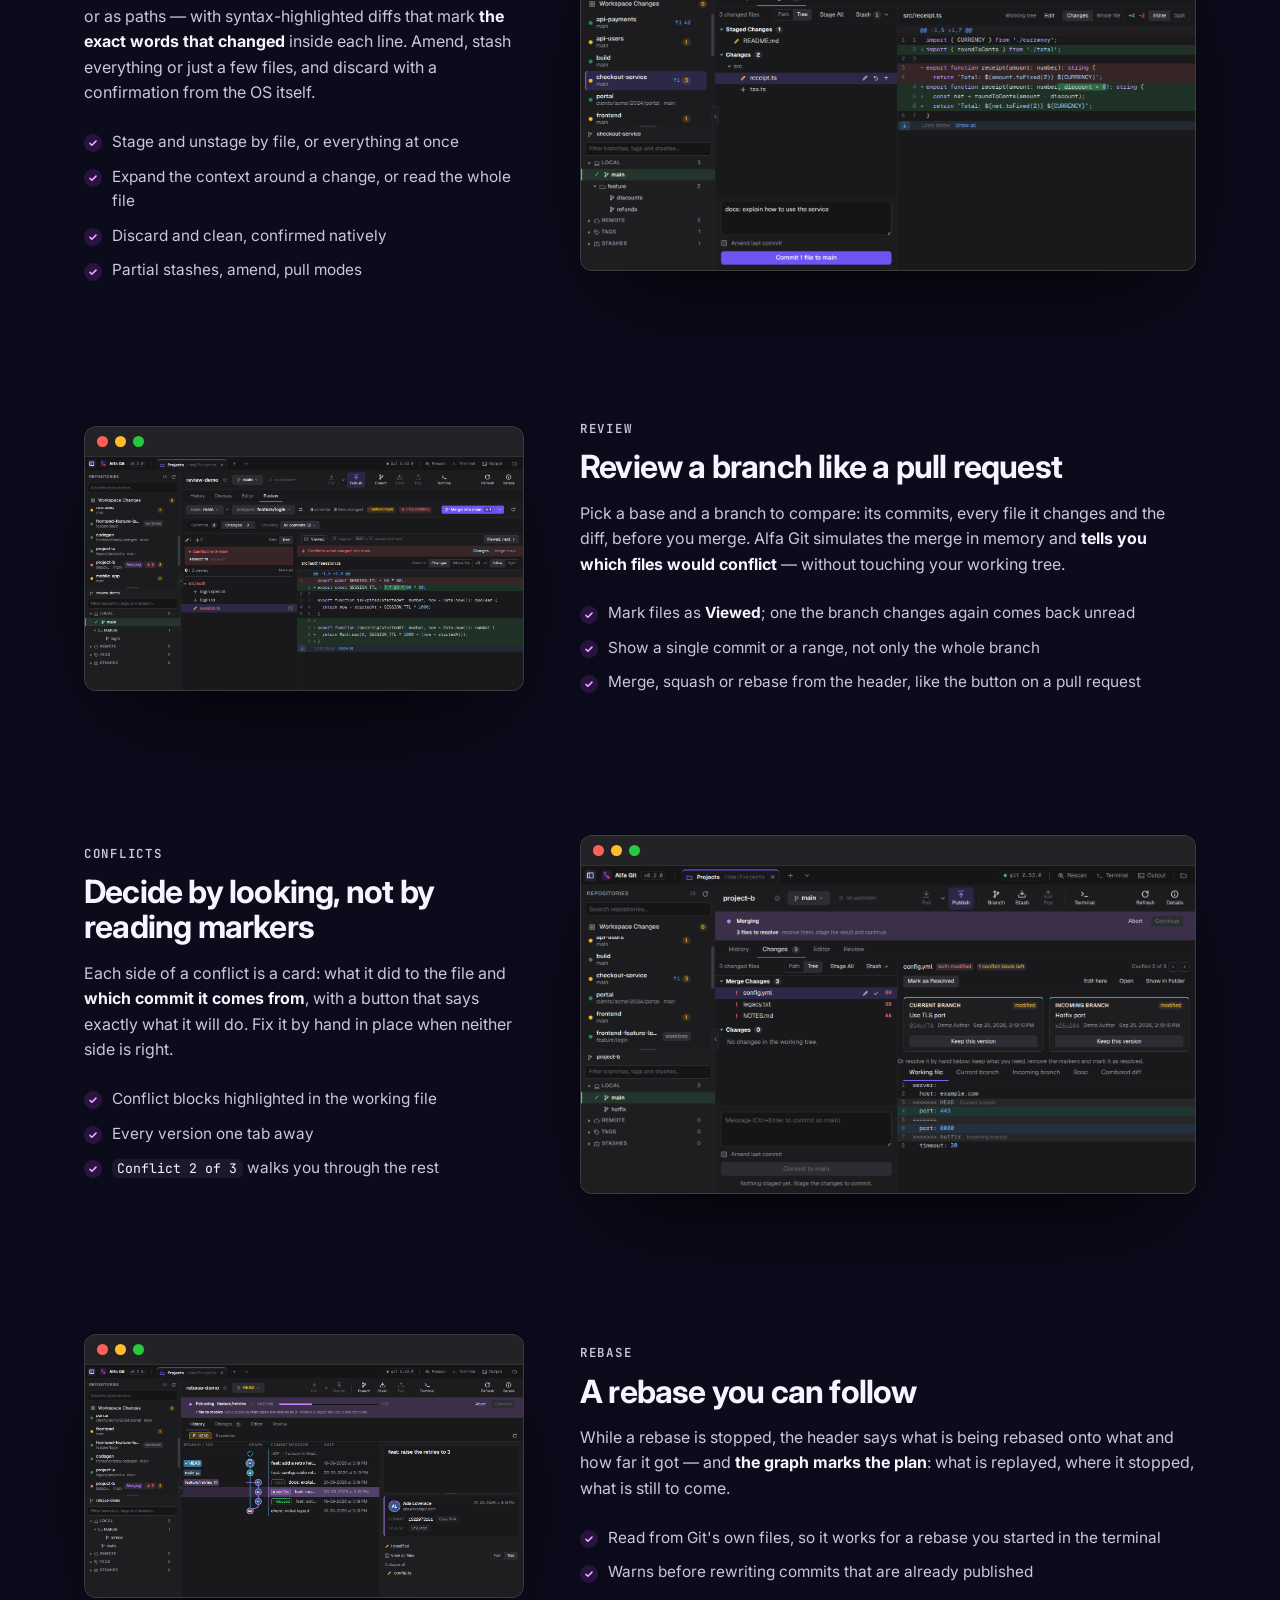
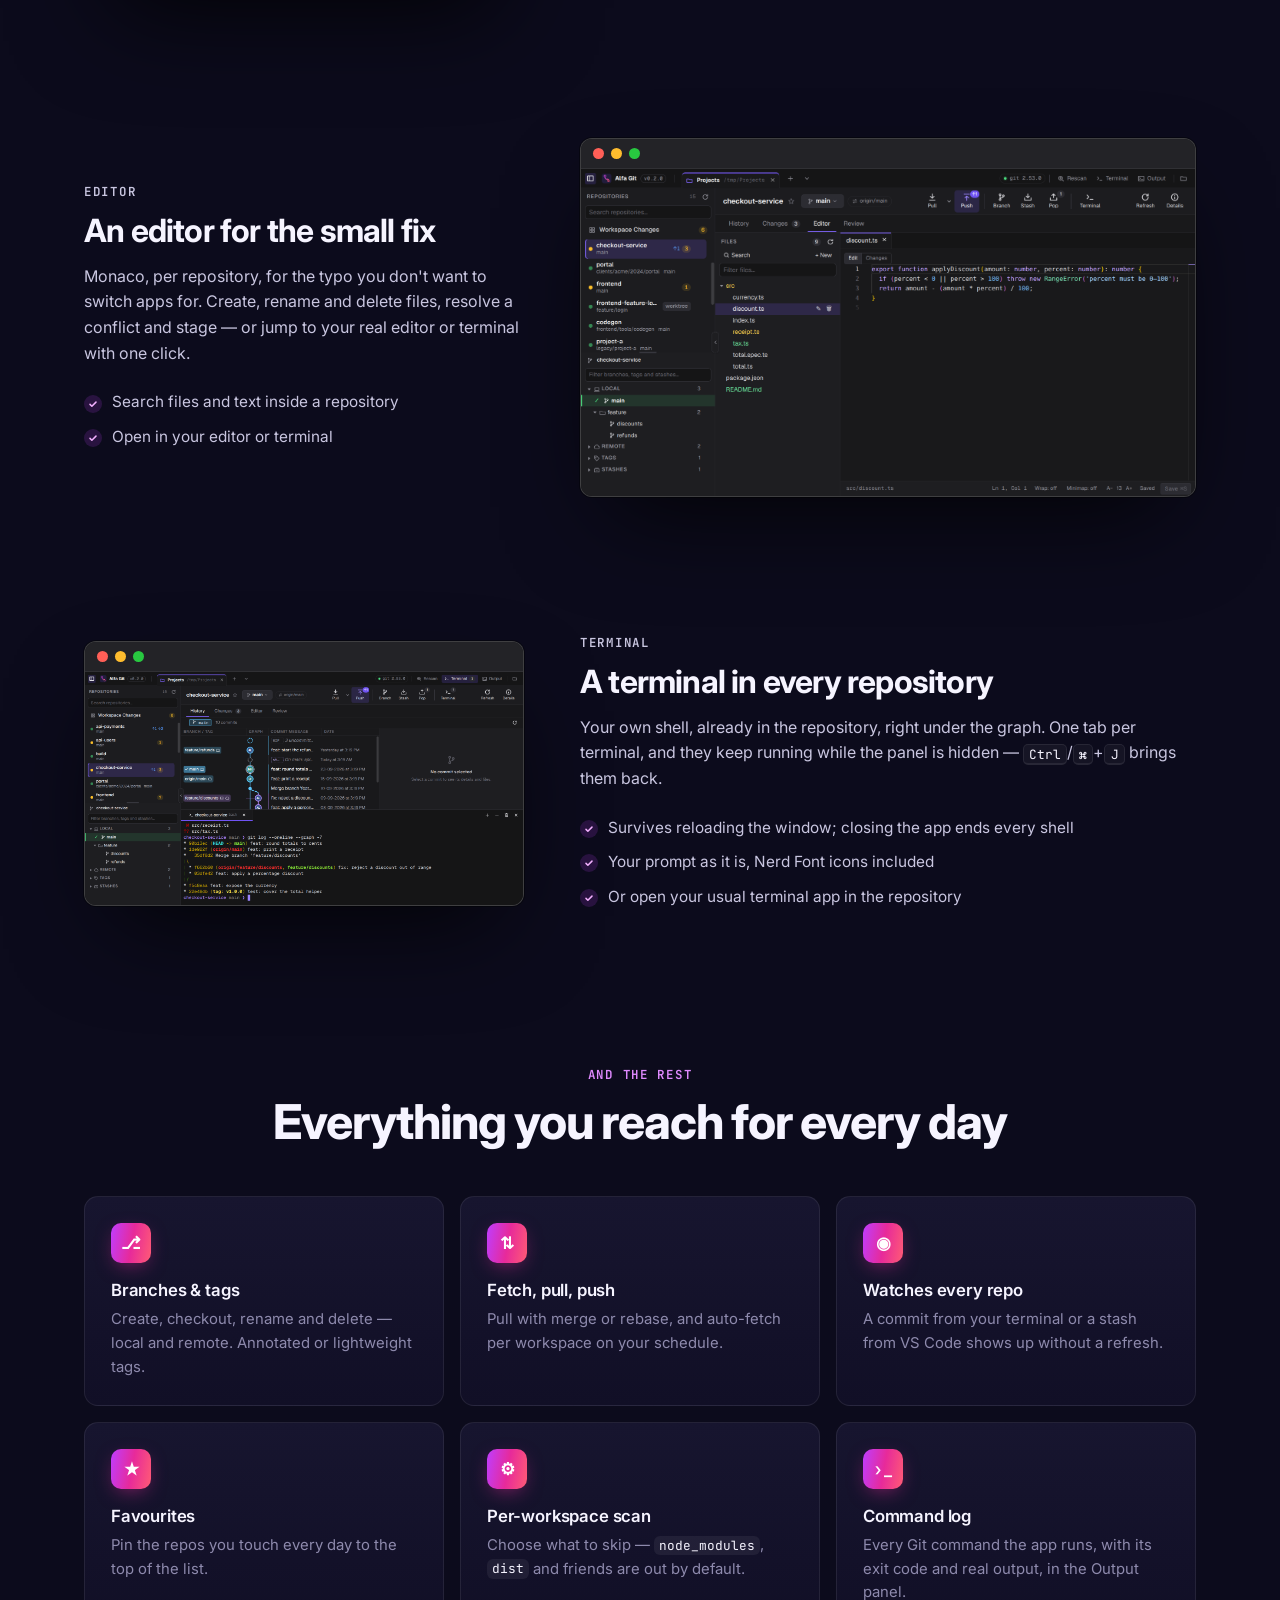
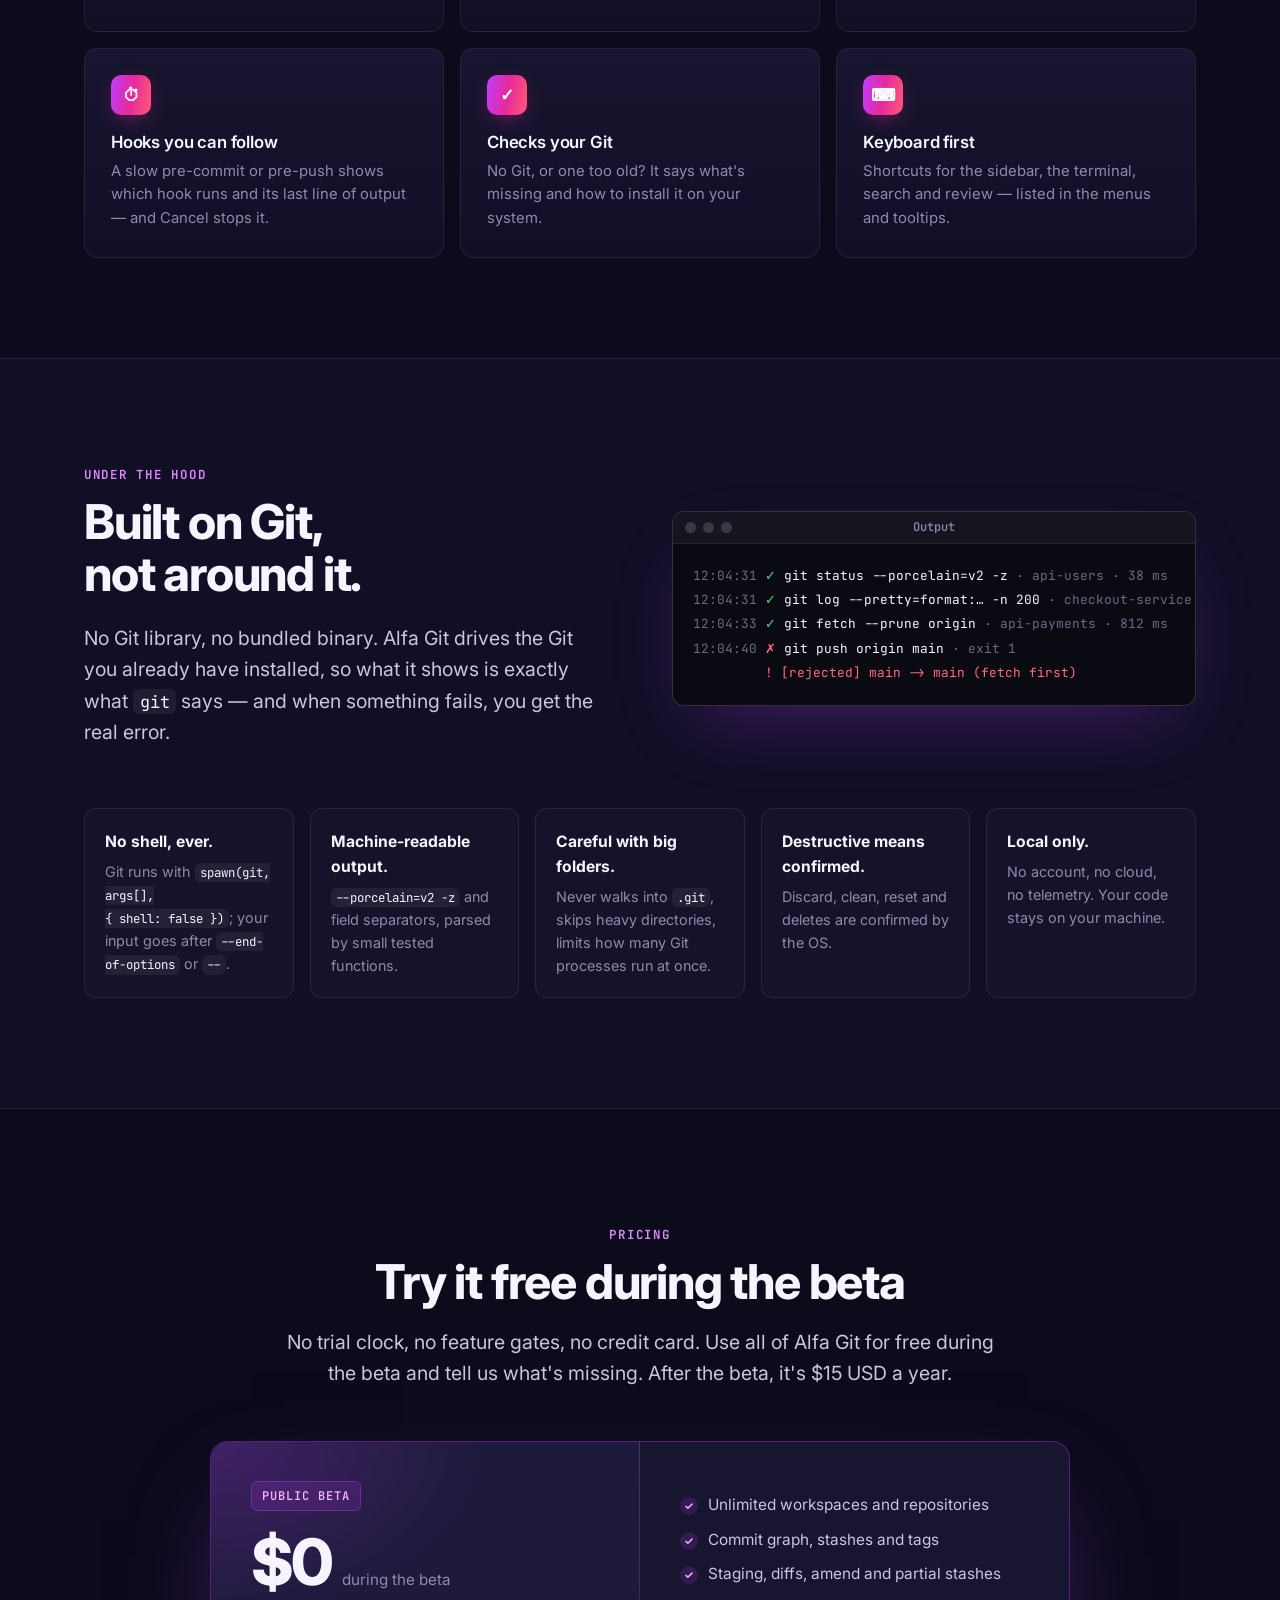
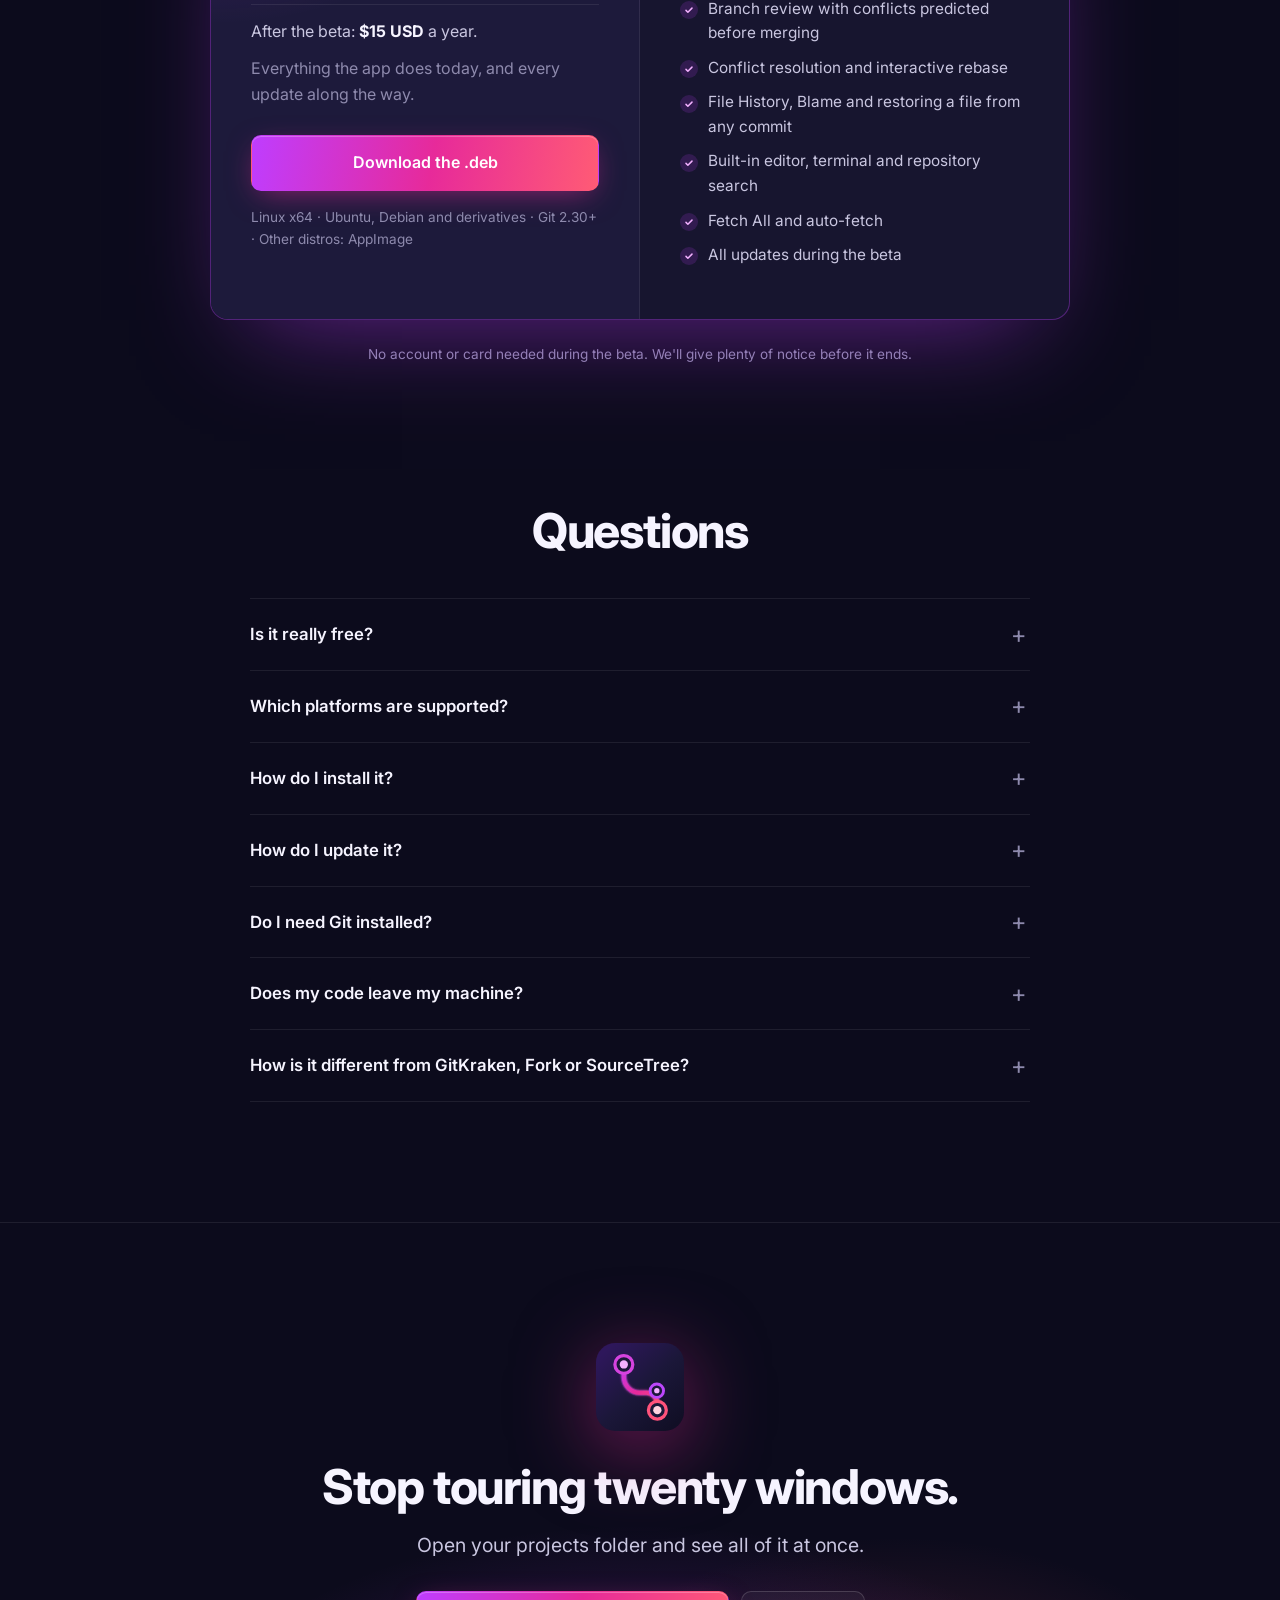
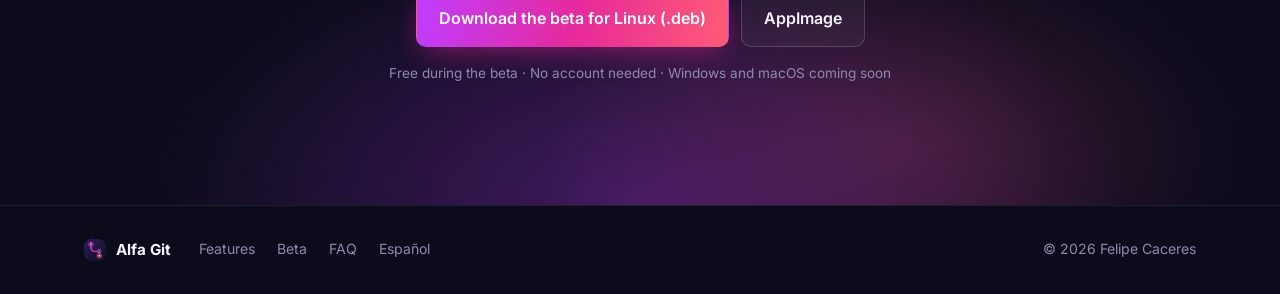
==== commit ce29a520: "Precio: gratis durante la beta, $15 USD al año después Co-Authored-By: Claude Opus 5.5 <noreply@anth" ====
--- a/index.html
+++ b/index.html
@@ -366,17 +366,18 @@
     <!-- Beta / pricing -->
     <section id="beta" class="beta container">
       <p class="eyebrow center">Pricing</p>
-      <h2 class="center">Free while we're in beta</h2>
+      <h2 class="center">Try it free during the beta</h2>
       <p class="lead center lead--narrow">
         No trial clock, no feature gates, no credit card. Use all of Alfa Git for free during the beta and tell us
-        what's missing.
+        what's missing. After the beta, it's $15 USD a year.
       </p>
 
       <div class="plan">
         <div class="plan__head">
           <span class="tag tag--lg">Public beta</span>
           <div class="plan__price"><span>$0</span><small>during the beta</small></div>
-          <p>Everything the app does today, and every update until the beta ends.</p>
+          <p class="plan__after">After the beta: <strong>$15 USD</strong> a year.</p>
+          <p>Everything the app does today, and every update along the way.</p>
           <a class="btn btn--primary btn--lg btn--block" data-link="download" href="https://github.com/while1is1/alfagit-releases/releases/latest">Download the .deb</a>
           <p class="fineprint">Linux x64 · Ubuntu, Debian and derivatives · Git 2.30+ · Other distros: <a data-link="appimage" href="https://github.com/while1is1/alfagit-releases/releases/latest">AppImage</a></p>
         </div>
@@ -392,7 +393,7 @@
           <li>All updates during the beta</li>
         </ul>
       </div>
-      <p class="fineprint center">We'll announce plans well before the beta ends.</p>
+      <p class="fineprint center">No account or card needed during the beta. We'll give plenty of notice before it ends.</p>
     </section>
 
     <!-- FAQ -->
@@ -401,8 +402,8 @@
       <div class="faq__list">
         <details>
           <summary>Is it really free?</summary>
-          <p>Yes. During the beta every feature is free, with no account and no card. We'll announce pricing ahead
-            of time, before the beta ends.</p>
+          <p>Yes. During the beta every feature is free, with no account and no card. After the beta, the price
+            will be $15 USD a year, and we'll give plenty of notice before it ends.</p>
         </details>
         <details>
           <summary>Which platforms are supported?</summary>
--- a/styles.css
+++ b/styles.css
@@ -241,6 +241,8 @@
 .plan__price span { font-size: 4rem; font-weight: 800; color: var(--text-strong); letter-spacing: -0.04em; line-height: 1; }
 .plan__price small { color: var(--text-muted); font-size: 0.95rem; }
 .plan__head > p { color: var(--text-muted); margin-bottom: 28px; }
+.plan__head > .plan__after { margin: 0 0 12px; padding-top: 14px; border-top: 1px solid var(--border); color: var(--text); }
+.plan__after strong { color: var(--text-strong); }
 .plan__list { padding: 40px; margin: 0; align-content: center; }
 .beta > .fineprint { margin-top: 24px; }
 
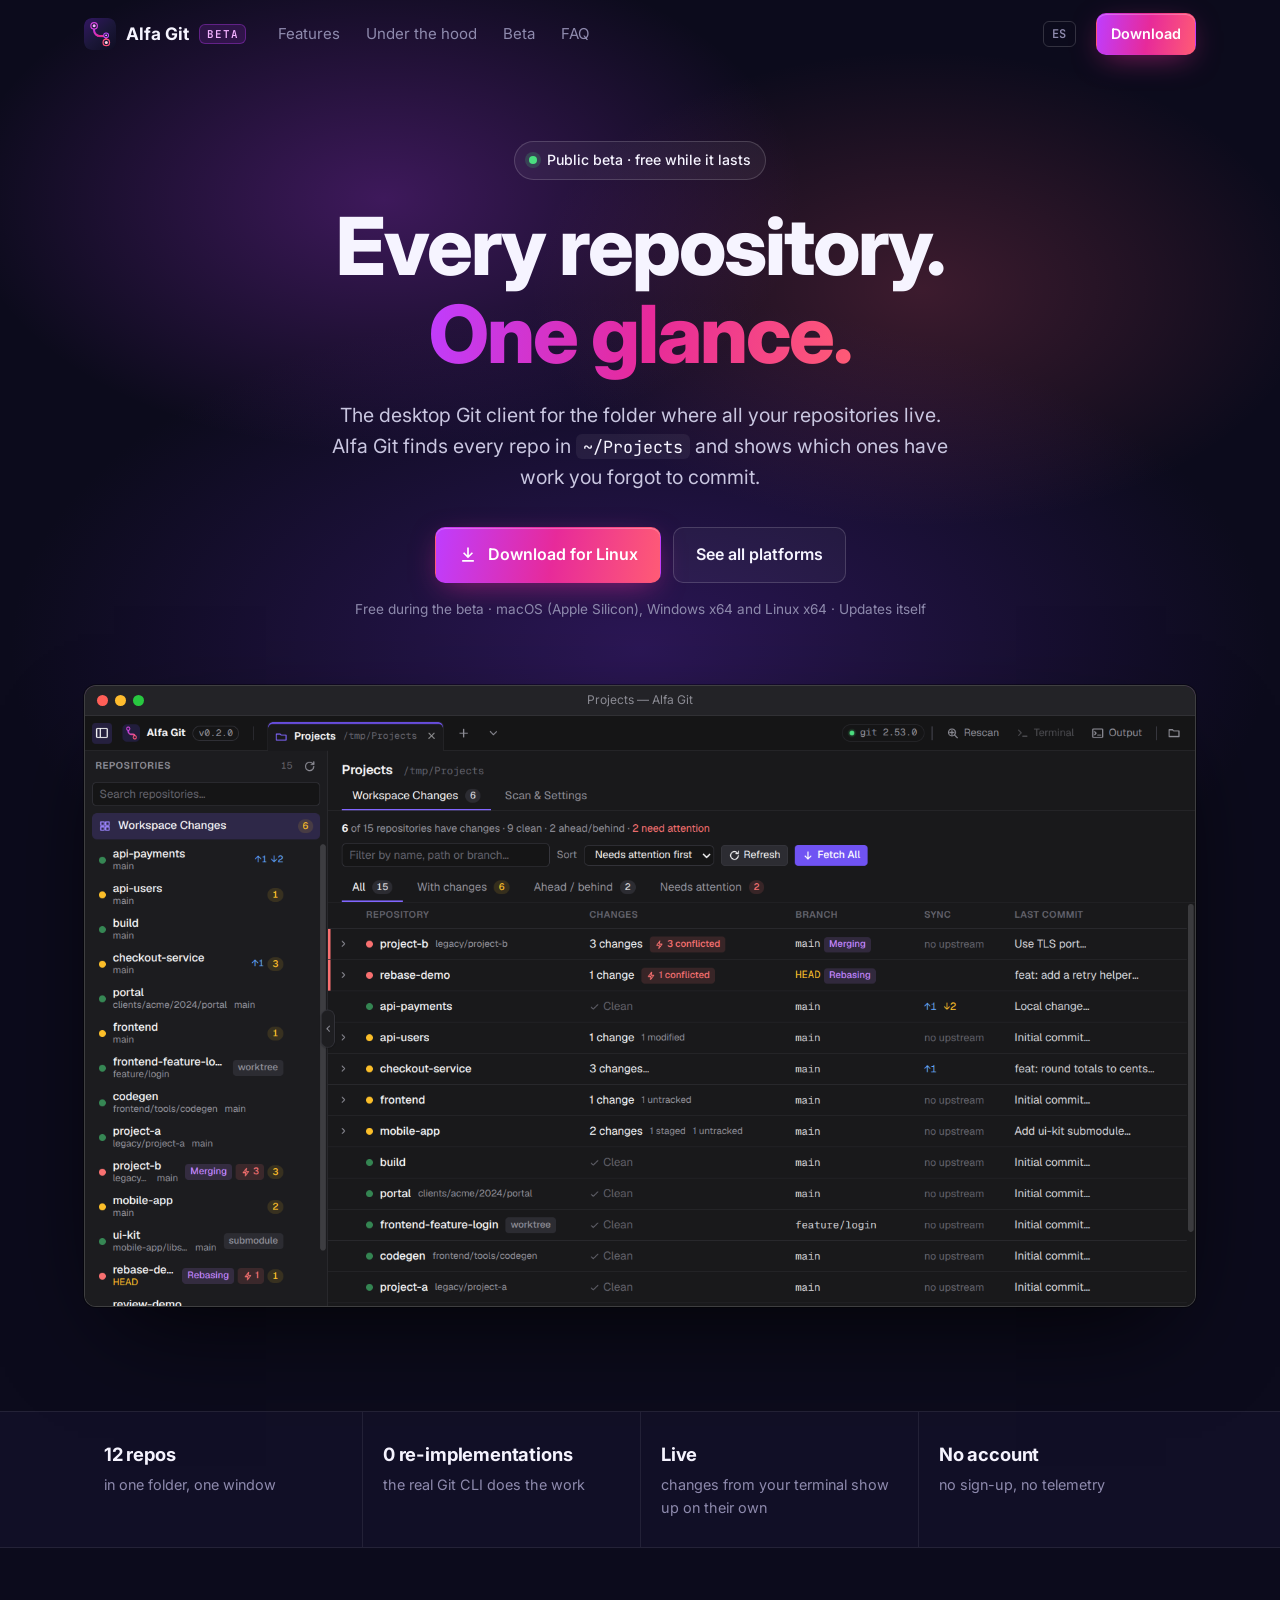
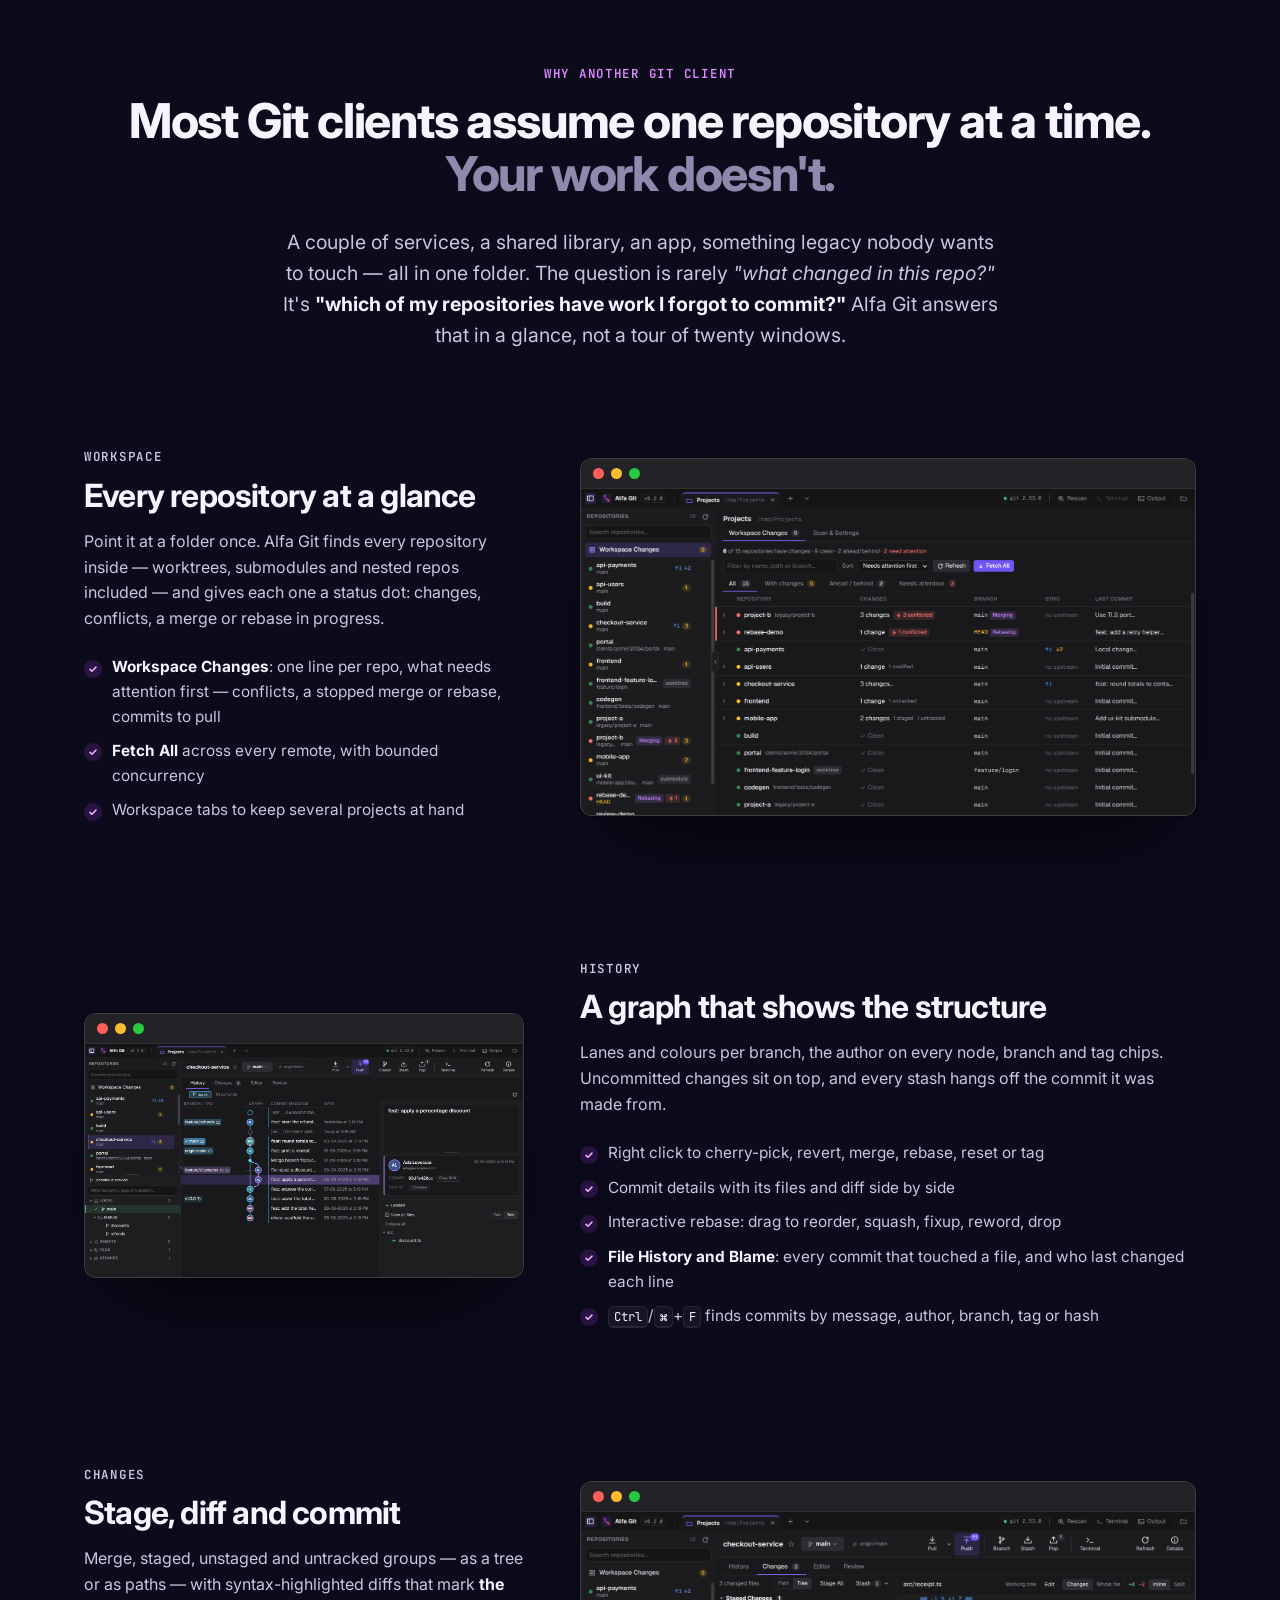
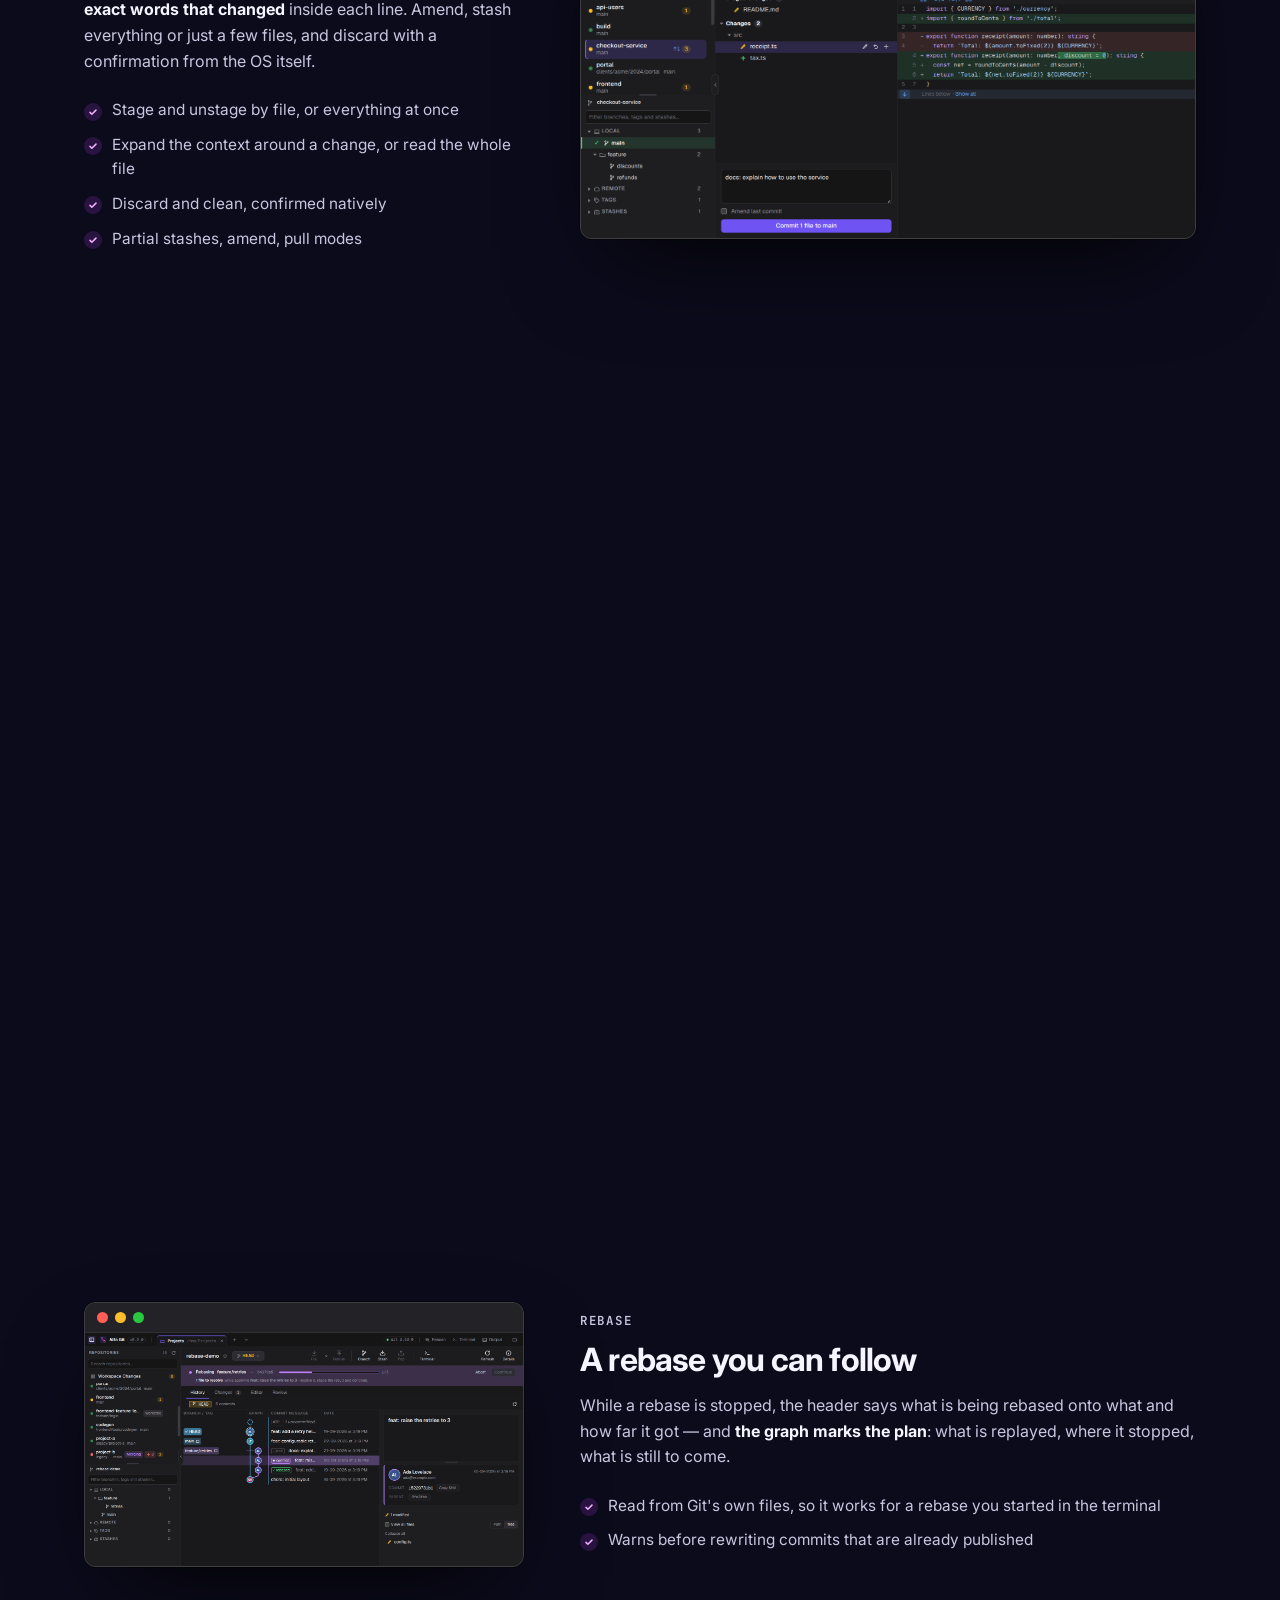
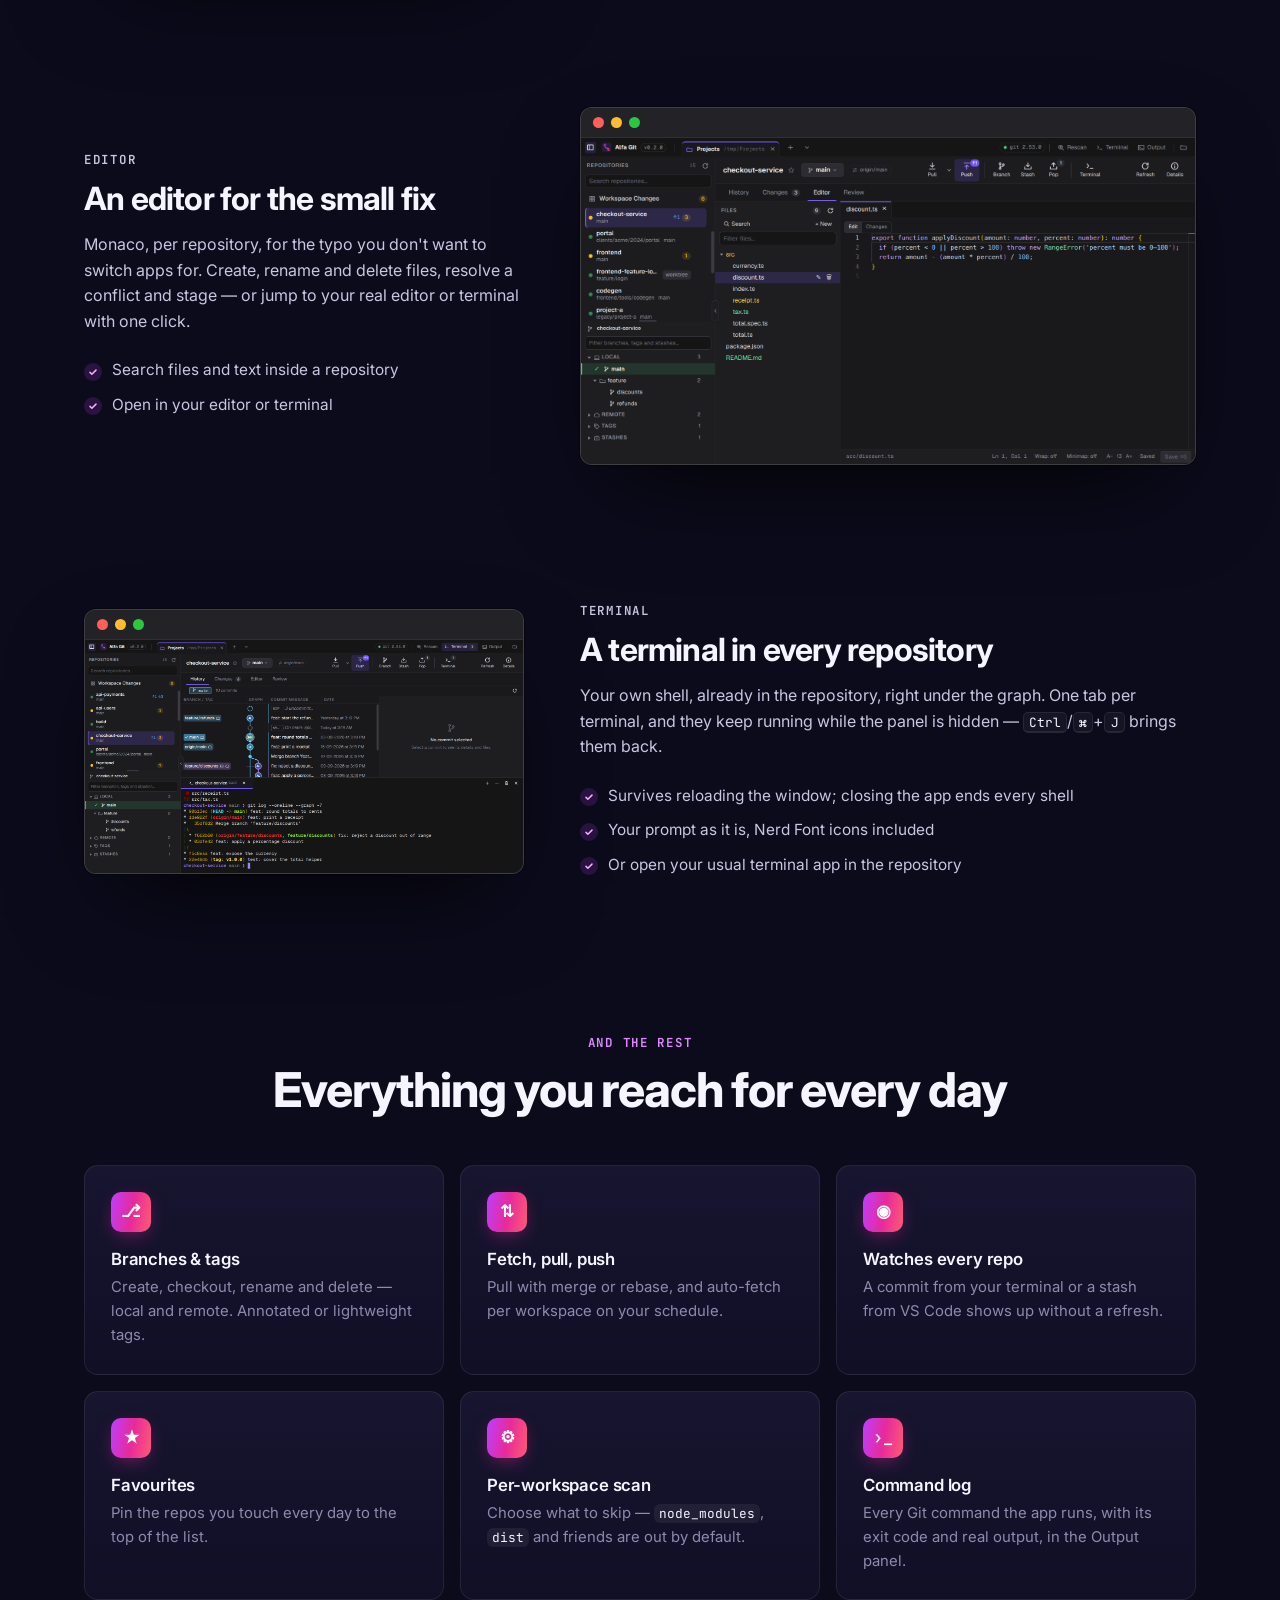
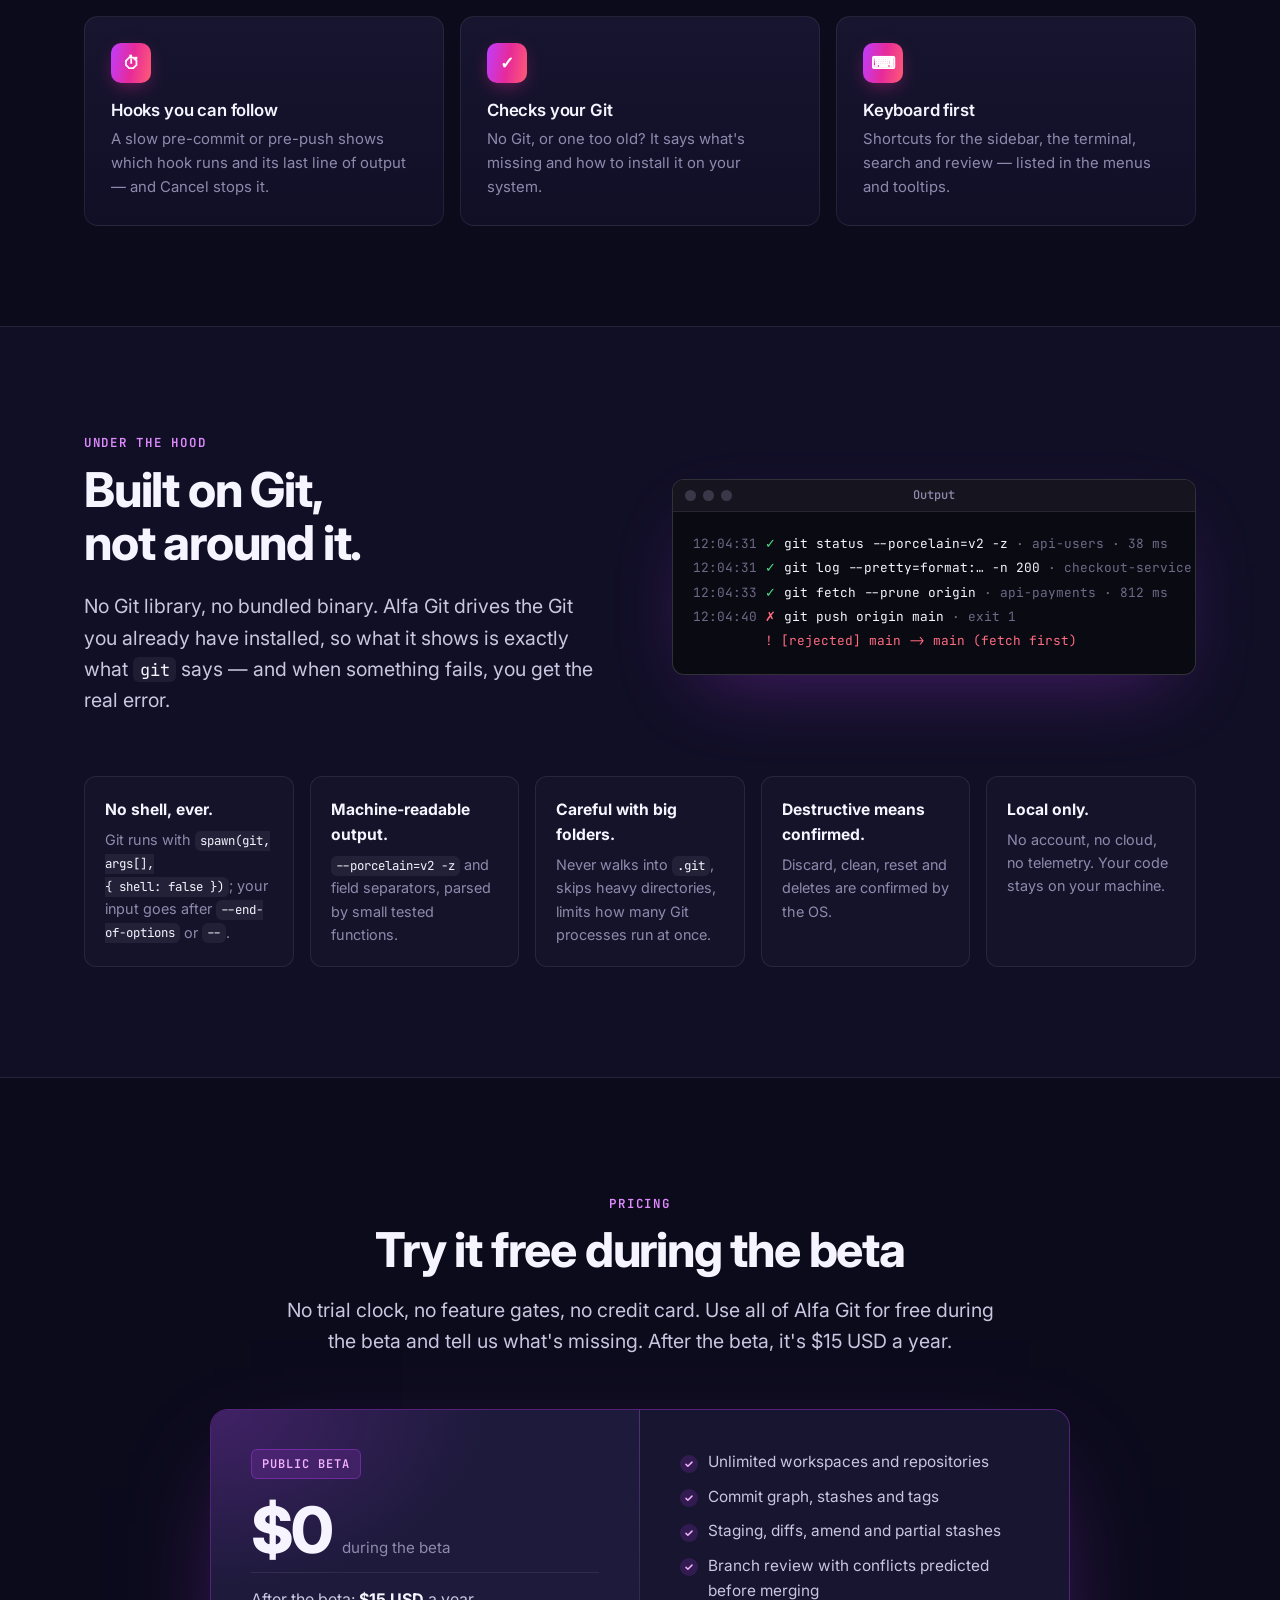
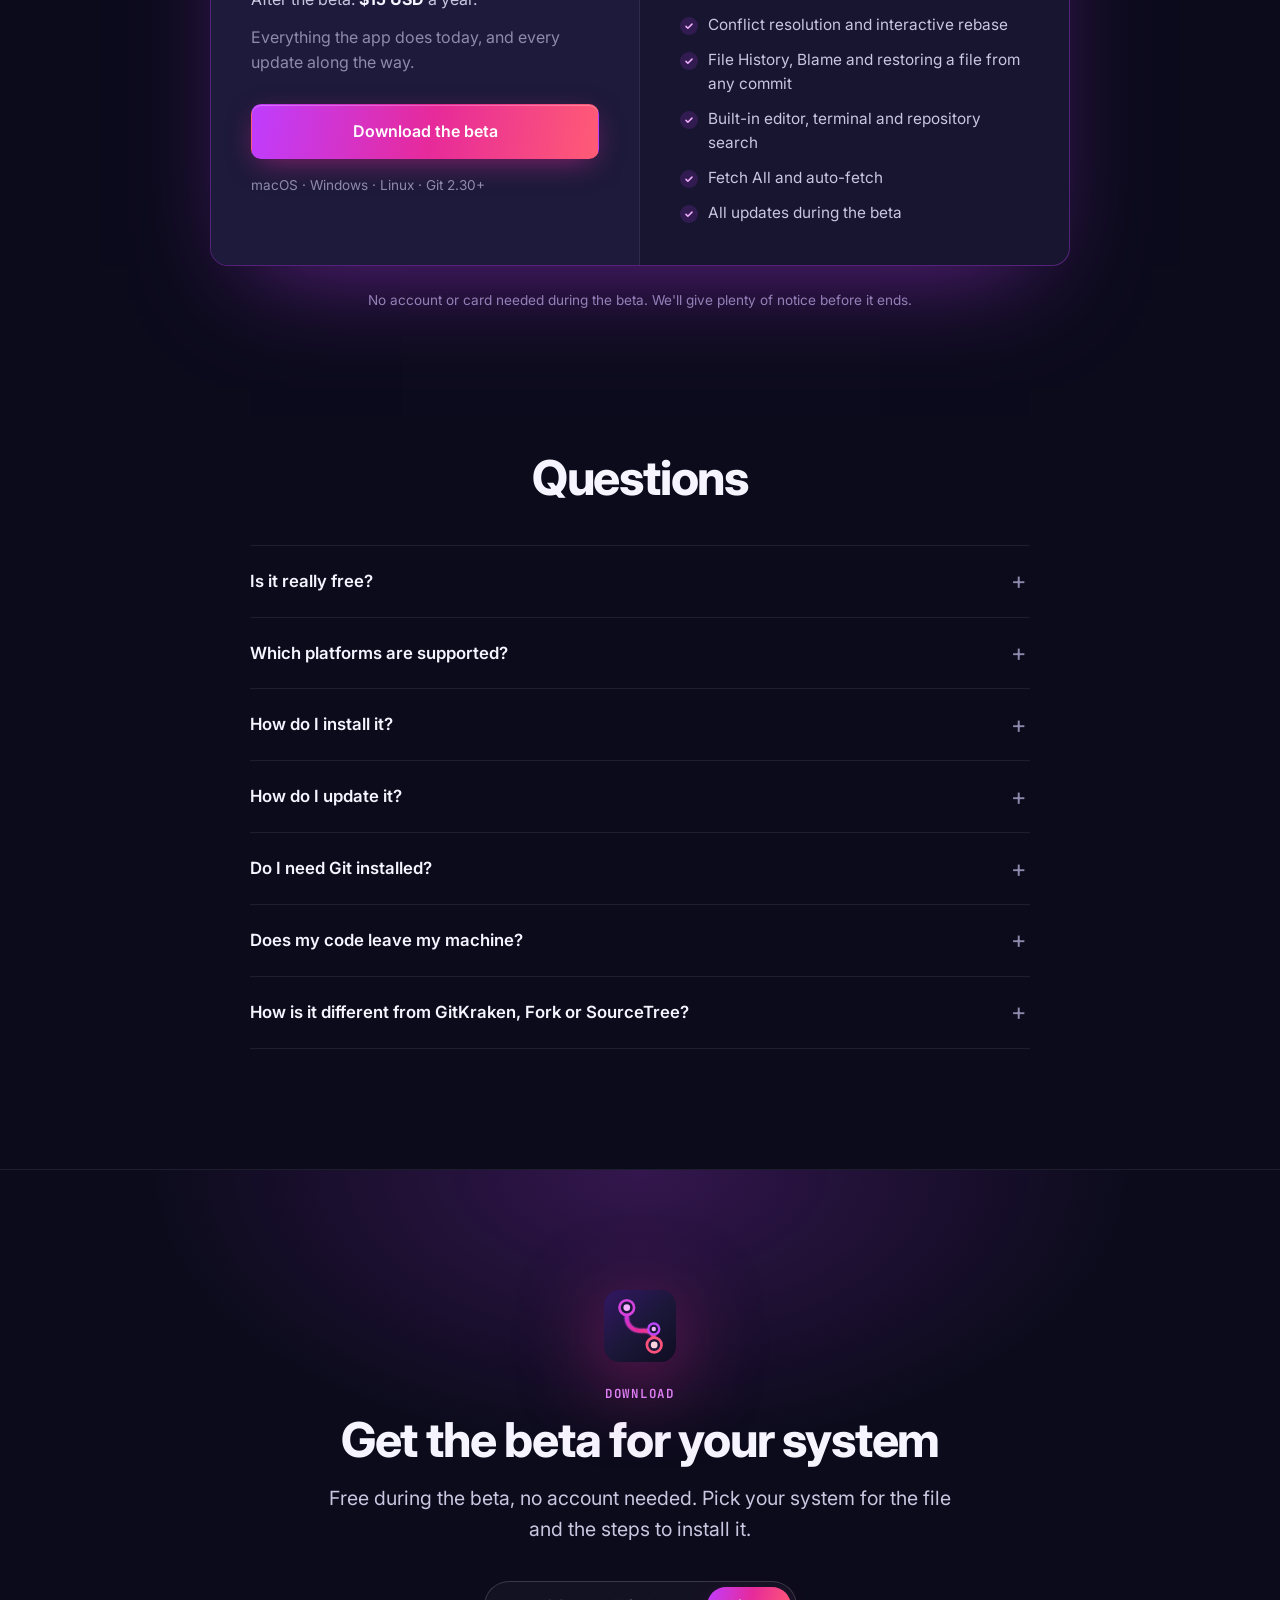
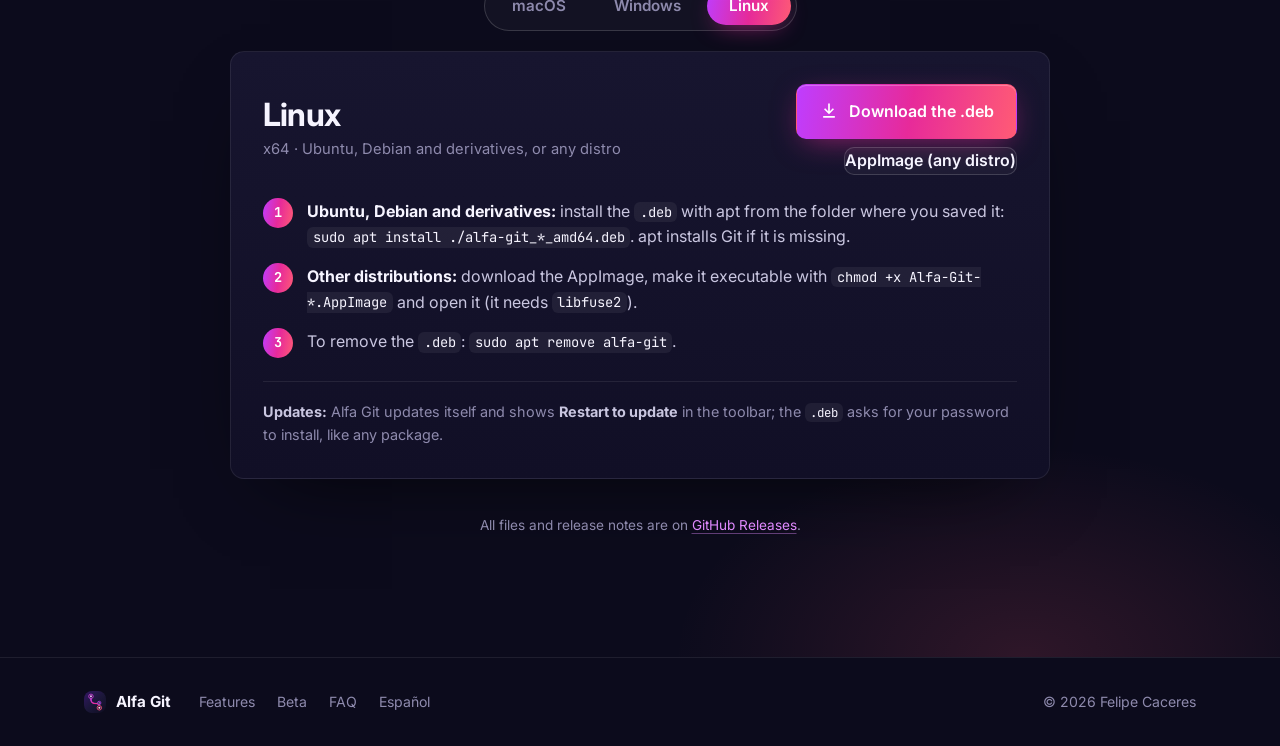
==== commit f2bb56ae: "Landing: descarga para macOS, Windows y Linux con los pasos de cada sistema" ====
--- a/index.html
+++ b/index.html
@@ -37,7 +37,7 @@
       </nav>
       <div class="nav__actions">
         <a class="lang" href="es/" hreflang="es" lang="es" title="Español">ES</a>
-        <a class="btn btn--primary btn--sm" data-link="download" href="https://github.com/while1is1/alfagit-releases/releases/latest">Download</a>
+        <a class="btn btn--primary btn--sm" href="#download">Download</a>
       </div>
     </div>
   </header>
@@ -56,14 +56,13 @@
           Alfa Git finds every repo in <code>~/Projects</code> and shows which ones have work you forgot to commit.
         </p>
         <div class="cta">
-          <a class="btn btn--primary btn--lg" data-link="download" href="https://github.com/while1is1/alfagit-releases/releases/latest">
+          <a class="btn btn--primary btn--lg" href="#download">
             <svg viewBox="0 0 24 24" aria-hidden="true"><path d="M11 3h2v9.17l3.59-3.58L18 10l-6 6-6-6 1.41-1.41L11 12.17V3zM5 18h14v2H5z"/></svg>
-            Download for Linux (.deb)
+            <span data-download-label data-label-mac="Download for macOS" data-label-windows="Download for Windows" data-label-linux="Download for Linux">Download the beta</span>
           </a>
-          <a class="btn btn--ghost btn--lg" data-link="appimage" href="https://github.com/while1is1/alfagit-releases/releases/latest">AppImage (any distro)</a>
-        </div>
-        <p class="fineprint">Free during the beta · x64 · .deb for Ubuntu, Debian and derivatives, AppImage for the rest · Updates itself</p>
-        <p class="soon"><span class="tag">Coming soon</span> Windows and macOS</p>
+          <a class="btn btn--ghost btn--lg" href="#download" data-os-link="all">See all platforms</a>
+        </div>
+        <p class="fineprint">Free during the beta · macOS (Apple Silicon), Windows x64 and Linux x64 · Updates itself</p>
 
         <figure class="window window--hero">
           <div class="window__bar" aria-hidden="true"><i></i><i></i><i></i><span>Projects — Alfa Git</span></div>
@@ -378,8 +377,8 @@
           <div class="plan__price"><span>$0</span><small>during the beta</small></div>
           <p class="plan__after">After the beta: <strong>$15 USD</strong> a year.</p>
           <p>Everything the app does today, and every update along the way.</p>
-          <a class="btn btn--primary btn--lg btn--block" data-link="download" href="https://github.com/while1is1/alfagit-releases/releases/latest">Download the .deb</a>
-          <p class="fineprint">Linux x64 · Ubuntu, Debian and derivatives · Git 2.30+ · Other distros: <a data-link="appimage" href="https://github.com/while1is1/alfagit-releases/releases/latest">AppImage</a></p>
+          <a class="btn btn--primary btn--lg btn--block" href="#download">Download the beta</a>
+          <p class="fineprint">macOS · Windows · Linux · Git 2.30+</p>
         </div>
         <ul class="checks plan__list">
           <li>Unlimited workspaces and repositories</li>
@@ -407,23 +406,23 @@
         </details>
         <details>
           <summary>Which platforms are supported?</summary>
-          <p>Linux on x64: a <code>.deb</code> package for Ubuntu, Debian and their derivatives, and an AppImage that
-            runs on the other distributions. Windows and macOS are coming soon.</p>
+          <p>macOS on Apple Silicon (M1 or newer), Windows 10 and 11 on x64, and Linux on x64: a <code>.deb</code> package
+            for Ubuntu, Debian and their derivatives, and an AppImage that runs on the other distributions.</p>
         </details>
         <details>
           <summary>How do I install it?</summary>
-          <p>Download the <code>.deb</code> and install it with apt from the folder where you saved it:
-            <code>sudo apt install ./alfa-git_*_amd64.deb</code>. Alfa Git shows up in your applications and as the
-            <code>alfa-git</code> command; to remove it, <code>sudo apt remove alfa-git</code>. On other distributions,
-            download the AppImage, make it executable with <code>chmod +x Alfa-Git-*.AppImage</code> and open it (it
-            needs <code>libfuse2</code>).</p>
+          <p>Each system has its own steps in <a class="link" href="#download">Download</a>. While Alfa Git is in beta
+            its builds are not signed by Apple or Microsoft yet, so macOS asks you to trust the app once (System
+            Settings › Privacy &amp; Security › <strong>Open Anyway</strong>) and Windows SmartScreen may ask you to
+            click <strong>More info › Run anyway</strong>.</p>
         </details>
         <details>
           <summary>How do I update it?</summary>
-          <p>Alfa Git updates itself. When a new version is out it downloads it in the background and shows
-            <strong>Restart to update</strong> in the toolbar; it installs when you click it. The <code>.deb</code> asks
-            for your password to install, like any package. You can also look now from <strong>Help › Check for
-            Updates…</strong>.</p>
+          <p>On Windows and Linux, Alfa Git updates itself: it downloads new versions in the background and shows
+            <strong>Restart to update</strong> in the toolbar; it installs when you click it. On macOS it tells you
+            when a new version is out and brings you to this page to download it. If you fall several versions
+            behind, it asks you to update so you don't miss anything. You can also look now from <strong>Help ›
+            Check for Updates…</strong>.</p>
         </details>
         <details>
           <summary>Do I need Git installed?</summary>
@@ -445,17 +444,92 @@
       </div>
     </section>
 
-    <!-- Final CTA -->
-    <section id="download" class="final">
-      <div class="container final__inner">
-        <img src="assets/icon.svg" alt="" width="88" height="88">
-        <h2>Stop touring twenty windows.</h2>
-        <p class="lead">Open your projects folder and see all of it at once.</p>
-        <div class="cta">
-          <a class="btn btn--primary btn--lg" data-link="download" href="https://github.com/while1is1/alfagit-releases/releases/latest">Download the beta for Linux (.deb)</a>
-          <a class="btn btn--ghost btn--lg" data-link="appimage" href="https://github.com/while1is1/alfagit-releases/releases/latest">AppImage</a>
-        </div>
-        <p class="fineprint">Free during the beta · No account needed · Windows and macOS coming soon</p>
+    <!-- Download: one tab per system, with its file and install steps -->
+    <section id="download" class="download">
+      <div class="container download__inner">
+        <img class="download__icon" src="assets/icon.svg" alt="" width="72" height="72">
+        <p class="eyebrow center">Download</p>
+        <h2 class="center">Get the beta for your system</h2>
+        <p class="lead center">Free during the beta, no account needed. Pick your system for the file and the steps to install it.</p>
+
+        <div class="os-tabs" role="tablist" aria-label="Operating system" hidden>
+          <button type="button" class="os-tab" role="tab" id="tab-mac" aria-controls="panel-mac" data-os="mac">macOS</button>
+          <button type="button" class="os-tab" role="tab" id="tab-windows" aria-controls="panel-windows" data-os="windows">Windows</button>
+          <button type="button" class="os-tab" role="tab" id="tab-linux" aria-controls="panel-linux" data-os="linux">Linux</button>
+        </div>
+
+        <div class="os-panel" id="panel-mac" role="tabpanel" aria-labelledby="tab-mac" data-os="mac" tabindex="0">
+          <div class="os-panel__head">
+            <div>
+              <h3>macOS</h3>
+              <p class="os-panel__meta">Apple Silicon (M1 or newer)</p>
+            </div>
+            <div class="os-panel__actions">
+              <a class="btn btn--primary btn--lg" data-link="dmg" href="https://github.com/while1is1/alfagit-releases/releases/latest"><svg viewBox="0 0 24 24" aria-hidden="true"><path d="M11 3h2v9.17l3.59-3.58L18 10l-6 6-6-6 1.41-1.41L11 12.17V3zM5 18h14v2H5z"/></svg>Download for macOS</a>
+              <span class="os-panel__file">.dmg · Apple Silicon</span>
+            </div>
+          </div>
+          <div class="notice" role="note">
+            <span class="tag">Beta</span>
+            <p><strong>This is a beta, not a production release.</strong> Alfa Git is in public beta and not notarized by Apple yet, so the first time you open it macOS says it cannot verify the app. You tell macOS you trust it once, and from then on it opens like any other app.</p>
+          </div>
+          <ol class="steps">
+            <li><strong>Open the <code>.dmg</code></strong> and drag <strong>Alfa Git</strong> into <strong>Applications</strong>.</li>
+            <li><strong>Open Alfa Git from Applications.</strong> macOS blocks it the first time: close the warning with <strong>Done</strong> (not “Move to Trash”).</li>
+            <li><strong>Trust it:</strong> open <strong>System Settings › Privacy &amp; Security</strong>, scroll down to <em>Security</em> and click <strong>Open Anyway</strong> next to “Alfa Git was blocked”. Confirm with your password or Touch ID.</li>
+            <li><strong>Open it again</strong> and click <strong>Open</strong>. That’s it: macOS remembers your choice.</li>
+          </ol>
+          <details class="os-panel__alt">
+            <summary>macOS says the app “is damaged”, or you prefer the terminal?</summary>
+            <p>That is the same beta warning worded differently. Remove the quarantine flag that macOS puts on downloads and open it again:</p>
+            <pre><code>xattr -dr com.apple.quarantine "/Applications/Alfa Git.app"</code></pre>
+          </details>
+          <p class="os-panel__note"><strong>Updates:</strong> Alfa Git checks for new versions and shows <strong>vX.Y.Z available</strong> in the toolbar; it brings you back here to download it. Replace the app in Applications and trust it once more (only while we are in beta). Needs Git 2.30+: <code>xcode-select --install</code> installs it.</p>
+        </div>
+
+        <div class="os-panel" id="panel-windows" role="tabpanel" aria-labelledby="tab-windows" data-os="windows" tabindex="0">
+          <div class="os-panel__head">
+            <div>
+              <h3>Windows</h3>
+              <p class="os-panel__meta">Windows 10 and 11 · x64</p>
+            </div>
+            <div class="os-panel__actions">
+              <a class="btn btn--primary btn--lg" data-link="exe" href="https://github.com/while1is1/alfagit-releases/releases/latest"><svg viewBox="0 0 24 24" aria-hidden="true"><path d="M11 3h2v9.17l3.59-3.58L18 10l-6 6-6-6 1.41-1.41L11 12.17V3zM5 18h14v2H5z"/></svg>Download for Windows</a>
+              <span class="os-panel__file">.exe installer · x64</span>
+            </div>
+          </div>
+          <div class="notice" role="note">
+            <span class="tag">Beta</span>
+            <p><strong>This is a beta, not a production release.</strong> Alfa Git is in public beta and its installer is not code-signed yet, so Windows SmartScreen may stop it the first time. It installs for your user only, with no administrator rights.</p>
+          </div>
+          <ol class="steps">
+            <li><strong>Run the installer</strong> (<code>Alfa Git-…-win-x64-setup.exe</code>) from your Downloads folder.</li>
+            <li>If you see <strong>“Windows protected your PC”</strong>, click <strong>More info</strong> and then <strong>Run anyway</strong>.</li>
+            <li><strong>Choose where to install it</strong> (the default is fine) and finish. Alfa Git shows up in the Start menu and on the desktop.</li>
+          </ol>
+          <p class="os-panel__note"><strong>Updates:</strong> Alfa Git updates itself. It downloads new versions in the background and shows <strong>Restart to update</strong> in the toolbar. If the automatic download fails, it brings you back here. Needs <a class="link" href="https://git-scm.com/downloads/win">Git for Windows</a> 2.30+.</p>
+        </div>
+
+        <div class="os-panel" id="panel-linux" role="tabpanel" aria-labelledby="tab-linux" data-os="linux" tabindex="0">
+          <div class="os-panel__head">
+            <div>
+              <h3>Linux</h3>
+              <p class="os-panel__meta">x64 · Ubuntu, Debian and derivatives, or any distro</p>
+            </div>
+            <div class="os-panel__actions">
+              <a class="btn btn--primary btn--lg" data-link="deb" href="https://github.com/while1is1/alfagit-releases/releases/latest"><svg viewBox="0 0 24 24" aria-hidden="true"><path d="M11 3h2v9.17l3.59-3.58L18 10l-6 6-6-6 1.41-1.41L11 12.17V3zM5 18h14v2H5z"/></svg>Download the .deb</a>
+              <a class="btn btn--ghost" data-link="appimage" href="https://github.com/while1is1/alfagit-releases/releases/latest">AppImage (any distro)</a>
+            </div>
+          </div>
+          <ol class="steps">
+            <li><strong>Ubuntu, Debian and derivatives:</strong> install the <code>.deb</code> with apt from the folder where you saved it: <code>sudo apt install ./alfa-git_*_amd64.deb</code>. apt installs Git if it is missing.</li>
+            <li><strong>Other distributions:</strong> download the AppImage, make it executable with <code>chmod +x Alfa-Git-*.AppImage</code> and open it (it needs <code>libfuse2</code>).</li>
+            <li>To remove the <code>.deb</code>: <code>sudo apt remove alfa-git</code>.</li>
+          </ol>
+          <p class="os-panel__note"><strong>Updates:</strong> Alfa Git updates itself and shows <strong>Restart to update</strong> in the toolbar; the <code>.deb</code> asks for your password to install, like any package.</p>
+        </div>
+
+        <p class="fineprint center">All files and release notes are on <a class="link" href="https://github.com/while1is1/alfagit-releases/releases/latest">GitHub Releases</a>.</p>
       </div>
     </section>
   </main>
--- a/styles.css
+++ b/styles.css
@@ -102,7 +102,6 @@
   background: rgba(191, 61, 255, 0.14); border: 1px solid rgba(191, 61, 255, 0.35);
 }
 .tag--lg { font-size: 0.75rem; padding: 6px 10px; }
-.soon { display: flex; align-items: center; justify-content: center; gap: 8px; margin-top: 10px; font-size: 0.85rem; color: var(--text-muted); }
 
 /* Nav */
 .nav {
@@ -263,17 +262,69 @@
 .faq details[open] summary::after { transform: translateY(-50%) rotate(45deg); color: #f3b1ff; }
 .faq details p { padding: 0 40px 24px 0; color: var(--text); }
 
-/* Final CTA */
-.final { position: relative; padding: 120px 0; text-align: center; overflow: hidden; border-top: 1px solid var(--border); }
-.final::before {
+/* Download: one tab per system */
+.download { position: relative; padding: 120px 0; overflow: hidden; border-top: 1px solid var(--border); }
+.download::before {
   content: ''; position: absolute; inset: 0; z-index: -1;
-  background: radial-gradient(700px 400px at 50% 100%, rgba(191, 61, 255, 0.3), transparent 70%),
-              radial-gradient(500px 300px at 70% 90%, rgba(255, 91, 117, 0.2), transparent 70%);
-}
-.final__inner { display: flex; flex-direction: column; align-items: center; }
-.final img { filter: drop-shadow(0 16px 40px rgba(231, 42, 154, 0.5)); margin-bottom: 30px; }
-.final h2 { margin-bottom: 16px; }
-.final .cta { margin-top: 30px; }
+  background: radial-gradient(700px 400px at 50% 0%, rgba(191, 61, 255, 0.22), transparent 70%),
+              radial-gradient(500px 300px at 80% 100%, rgba(255, 91, 117, 0.14), transparent 70%);
+}
+.download__inner { display: flex; flex-direction: column; align-items: center; }
+.download__icon { filter: drop-shadow(0 16px 40px rgba(231, 42, 154, 0.5)); margin-bottom: 26px; }
+.download h2 { margin-bottom: 16px; }
+.download .lead { margin-bottom: 36px; }
+.link { color: #e08aff; text-decoration: underline; text-underline-offset: 3px; text-decoration-color: rgba(224, 138, 255, 0.4); }
+.link:hover { text-decoration-color: currentColor; }
+
+.os-tabs {
+  display: inline-flex; gap: 4px; padding: 5px; margin-bottom: 20px;
+  border: 1px solid var(--border-strong); border-radius: 999px; background: rgba(255, 255, 255, 0.03);
+}
+.os-tabs[hidden] { display: none; }
+.os-tab {
+  appearance: none; border: 0; cursor: pointer; font: 600 0.95rem/1 var(--font);
+  padding: 11px 22px; border-radius: 999px; background: none; color: var(--text-muted);
+  transition: color 0.15s, background 0.15s;
+}
+.os-tab:hover { color: var(--text-strong); }
+.os-tab[aria-selected="true"] { background: var(--grad); color: #fff; box-shadow: 0 8px 24px -10px rgba(231, 42, 154, 0.8); }
+
+.os-panel {
+  width: 100%; max-width: 820px; margin-bottom: 20px; padding: 32px;
+  border: 1px solid var(--border); border-radius: var(--radius);
+  background: linear-gradient(180deg, var(--surface), var(--bg-2));
+  box-shadow: 0 30px 80px -40px rgba(0, 0, 0, 0.8);
+}
+.os-panel[hidden] { display: none; }
+.os-panel:focus-visible { outline-offset: 4px; }
+.os-panel__head { display: flex; align-items: center; justify-content: space-between; gap: 24px; flex-wrap: wrap; margin-bottom: 24px; }
+.os-panel__meta { color: var(--text-muted); font-size: 0.92rem; margin-top: 6px; }
+.os-panel__actions { display: flex; flex-direction: column; align-items: flex-end; gap: 8px; }
+.os-panel__file { font: 500 0.75rem/1 var(--mono); color: var(--text-muted); }
+.os-panel__note { margin-top: 22px; padding-top: 18px; border-top: 1px solid var(--border); font-size: 0.9rem; color: var(--text-muted); }
+.os-panel__note strong { color: var(--text); }
+.os-panel__alt { margin-top: 18px; font-size: 0.92rem; }
+.os-panel__alt summary { cursor: pointer; color: var(--text-strong); font-weight: 600; }
+.os-panel__alt p { margin-top: 10px; color: var(--text-muted); }
+.os-panel__alt pre { margin: 10px 0 0; padding: 14px 16px; overflow-x: auto; border: 1px solid var(--border); border-radius: 10px; background: rgba(0, 0, 0, 0.3); }
+.os-panel__alt pre code { padding: 0; background: none; white-space: pre; }
+
+.notice {
+  display: flex; gap: 14px; align-items: flex-start; margin-bottom: 24px; padding: 16px 18px;
+  border: 1px solid rgba(191, 61, 255, 0.35); border-radius: 12px; background: rgba(191, 61, 255, 0.08);
+  font-size: 0.93rem;
+}
+.notice .tag { flex-shrink: 0; margin-top: 3px; }
+.notice strong { color: var(--text-strong); }
+
+.steps { list-style: none; counter-reset: step; margin: 0; padding: 0; display: grid; gap: 14px; }
+.steps li { counter-increment: step; position: relative; padding-left: 44px; min-height: 30px; }
+.steps li::before {
+  content: counter(step); position: absolute; left: 0; top: -1px;
+  display: grid; place-items: center; width: 30px; height: 30px; border-radius: 50%;
+  font: 700 0.85rem/1 var(--mono); color: #fff; background: var(--grad);
+}
+.steps strong { color: var(--text-strong); }
 
 /* Footer */
 .footer { border-top: 1px solid var(--border); padding: 32px 0; font-size: 0.88rem; color: var(--text-muted); }
@@ -311,6 +362,14 @@
   .plan__list { padding: 28px; }
   .cta { width: 100%; }
   .cta .btn { width: 100%; }
+  .os-tabs { width: 100%; }
+  .os-tab { flex: 1; padding: 11px 8px; }
+  .os-panel { padding: 22px 18px; }
+  .os-panel__actions { width: 100%; align-items: stretch; }
+  .os-panel__actions .btn { width: 100%; }
+  .os-panel__file { text-align: center; }
+  .notice { flex-direction: column; gap: 10px; }
+  .notice .tag { margin-top: 0; }
   .window__bar span { display: none; }
   .footer p { margin-left: 0; }
 }
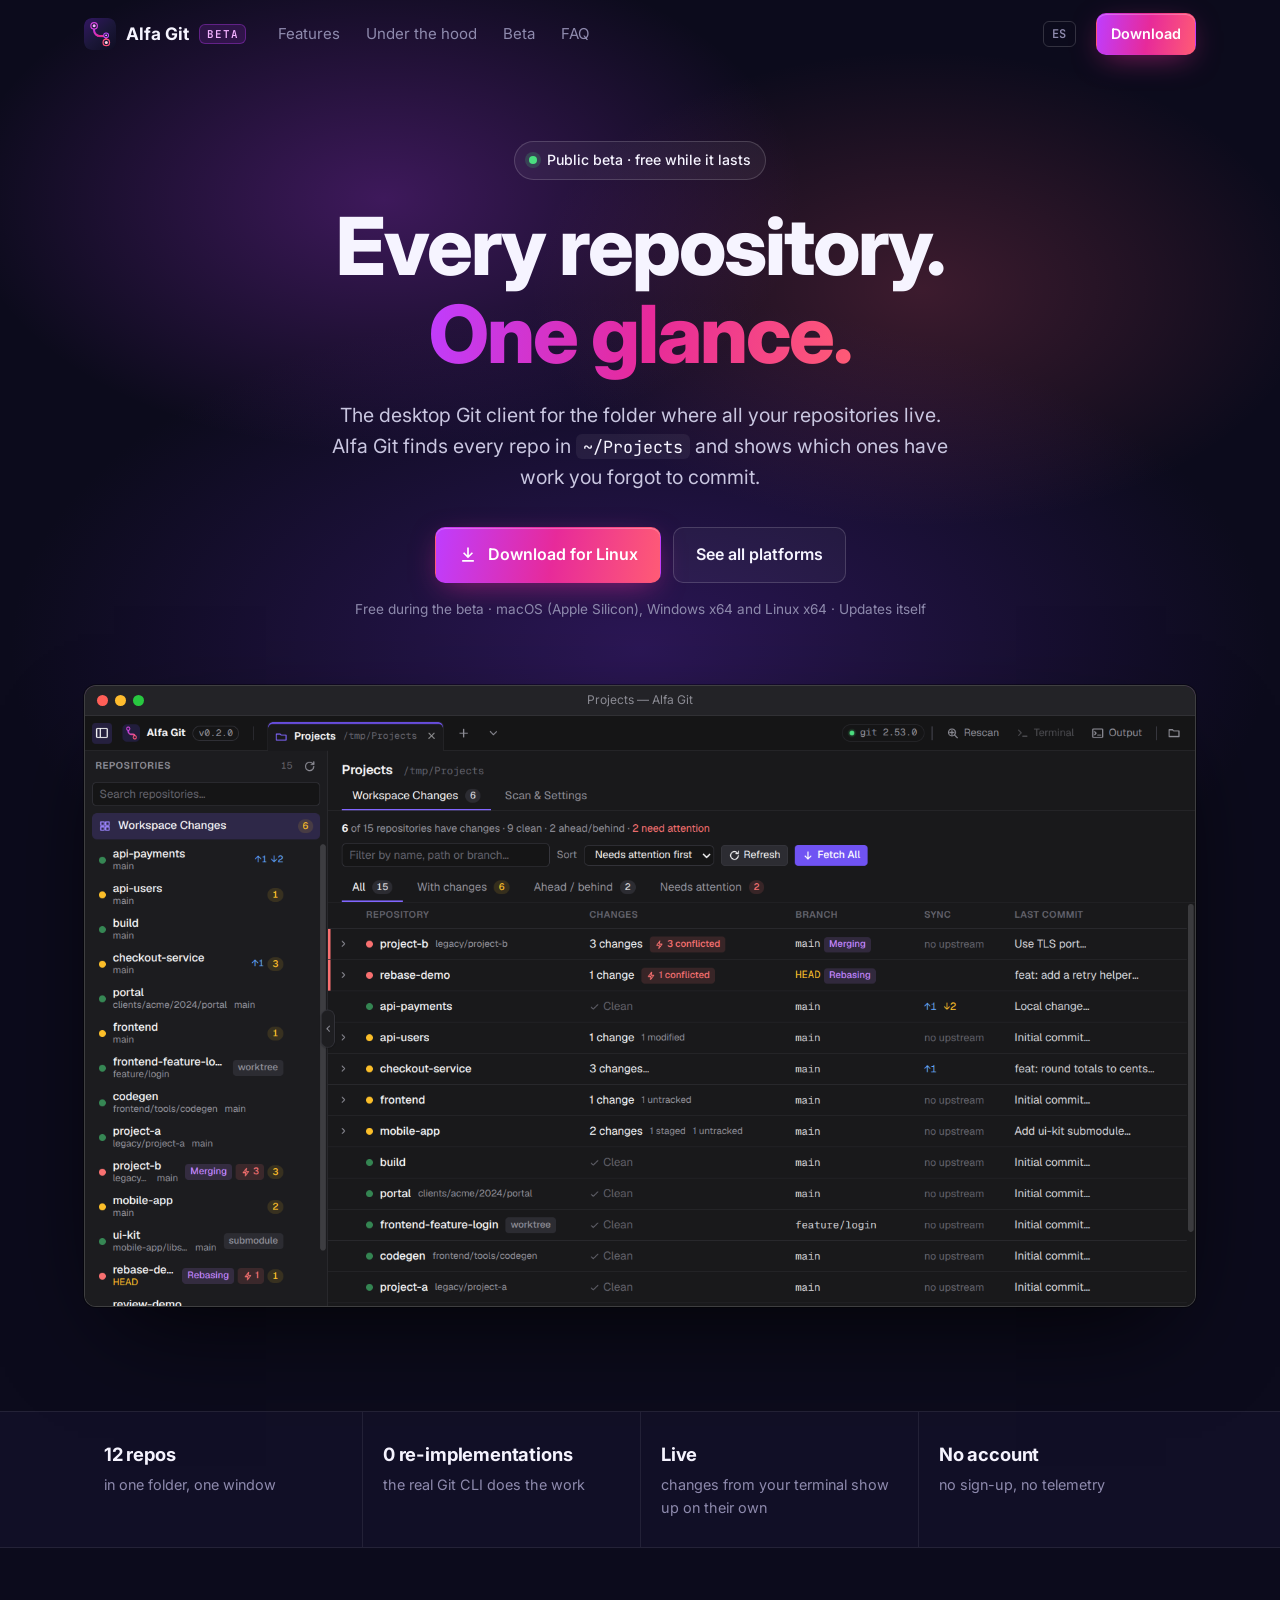
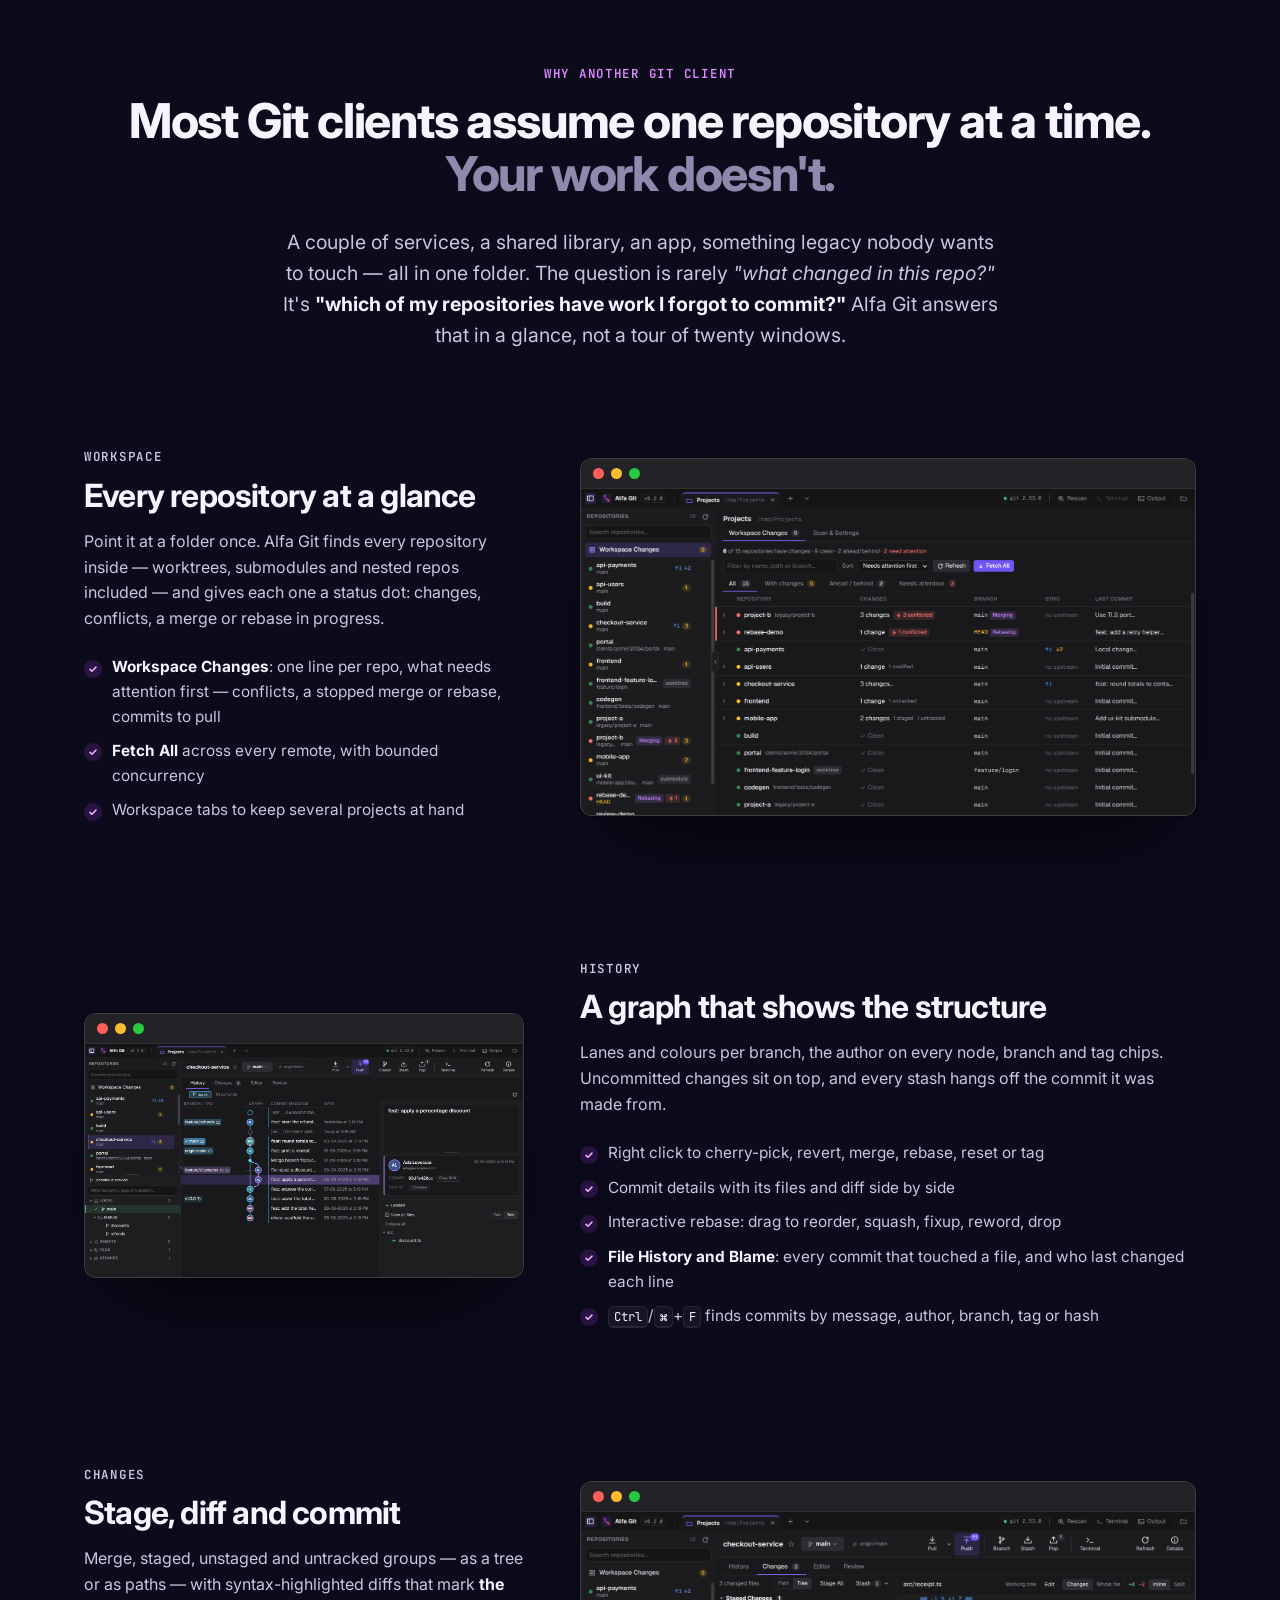
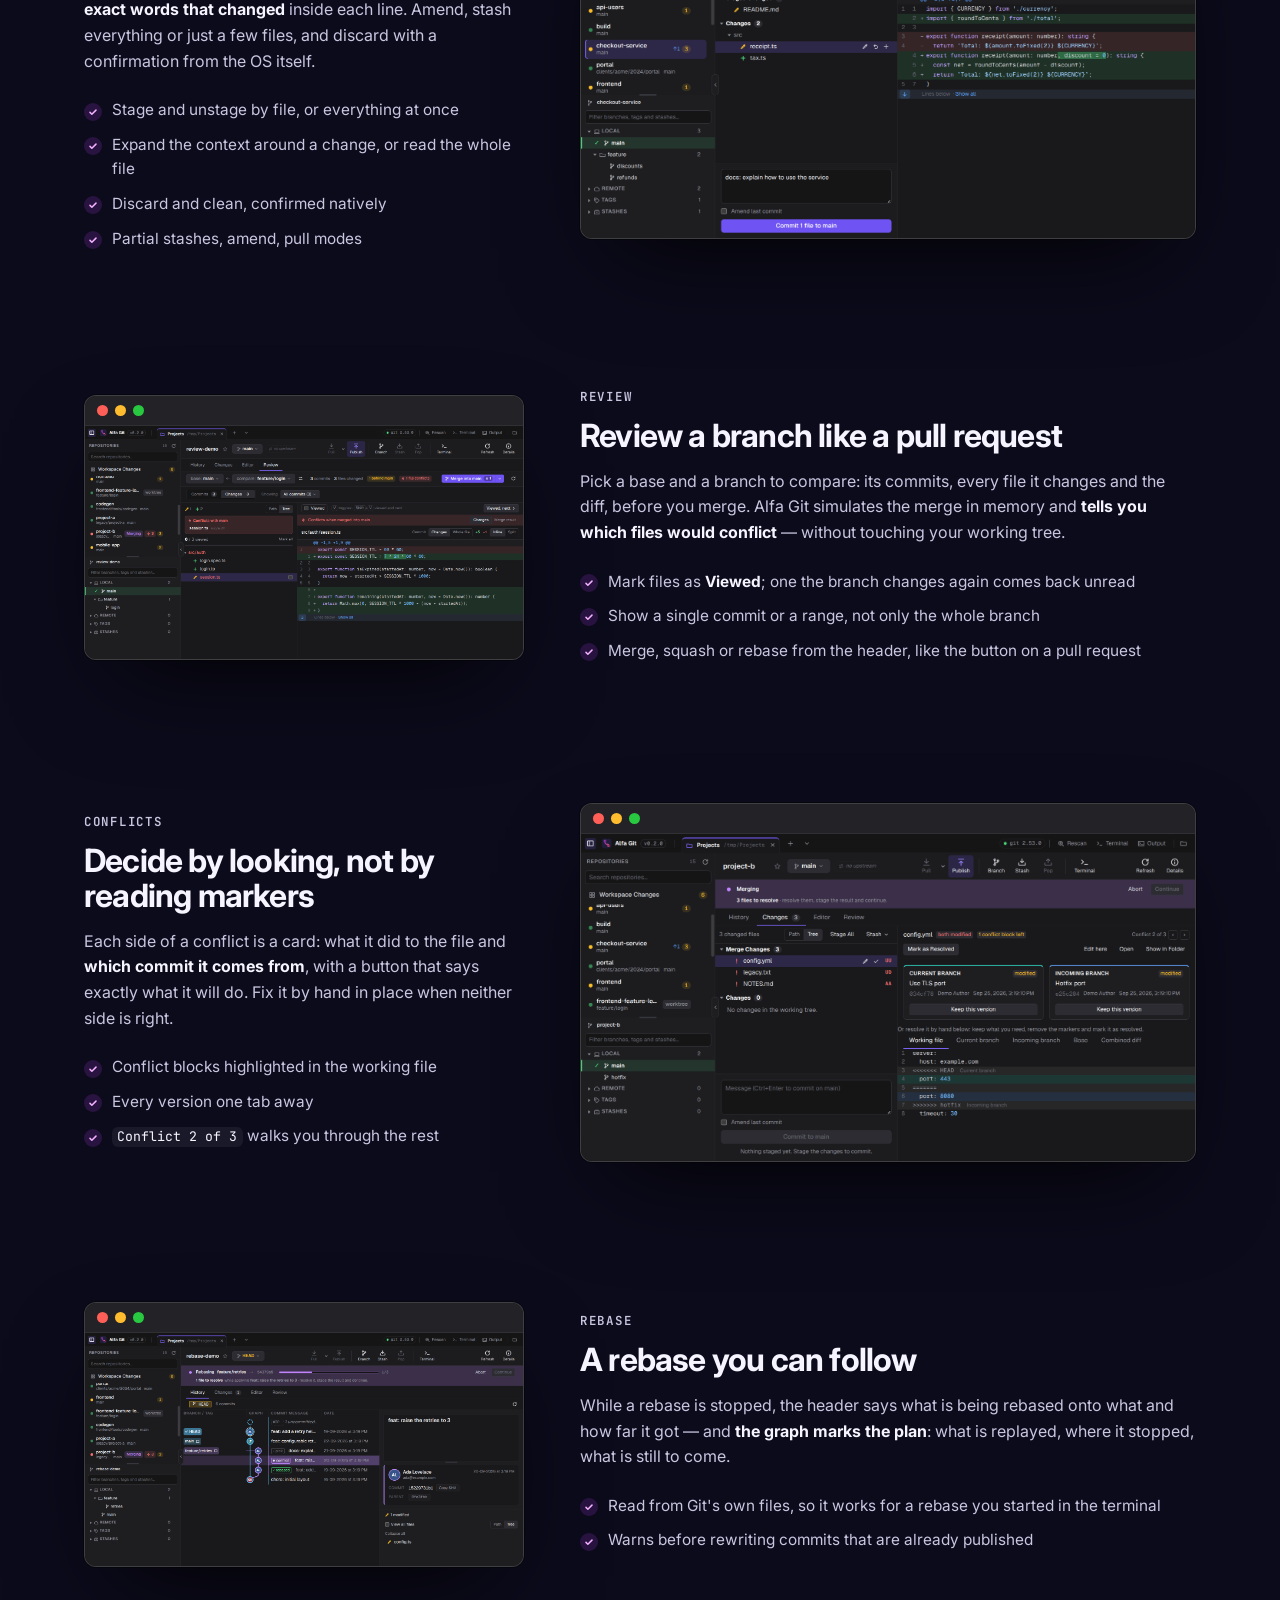
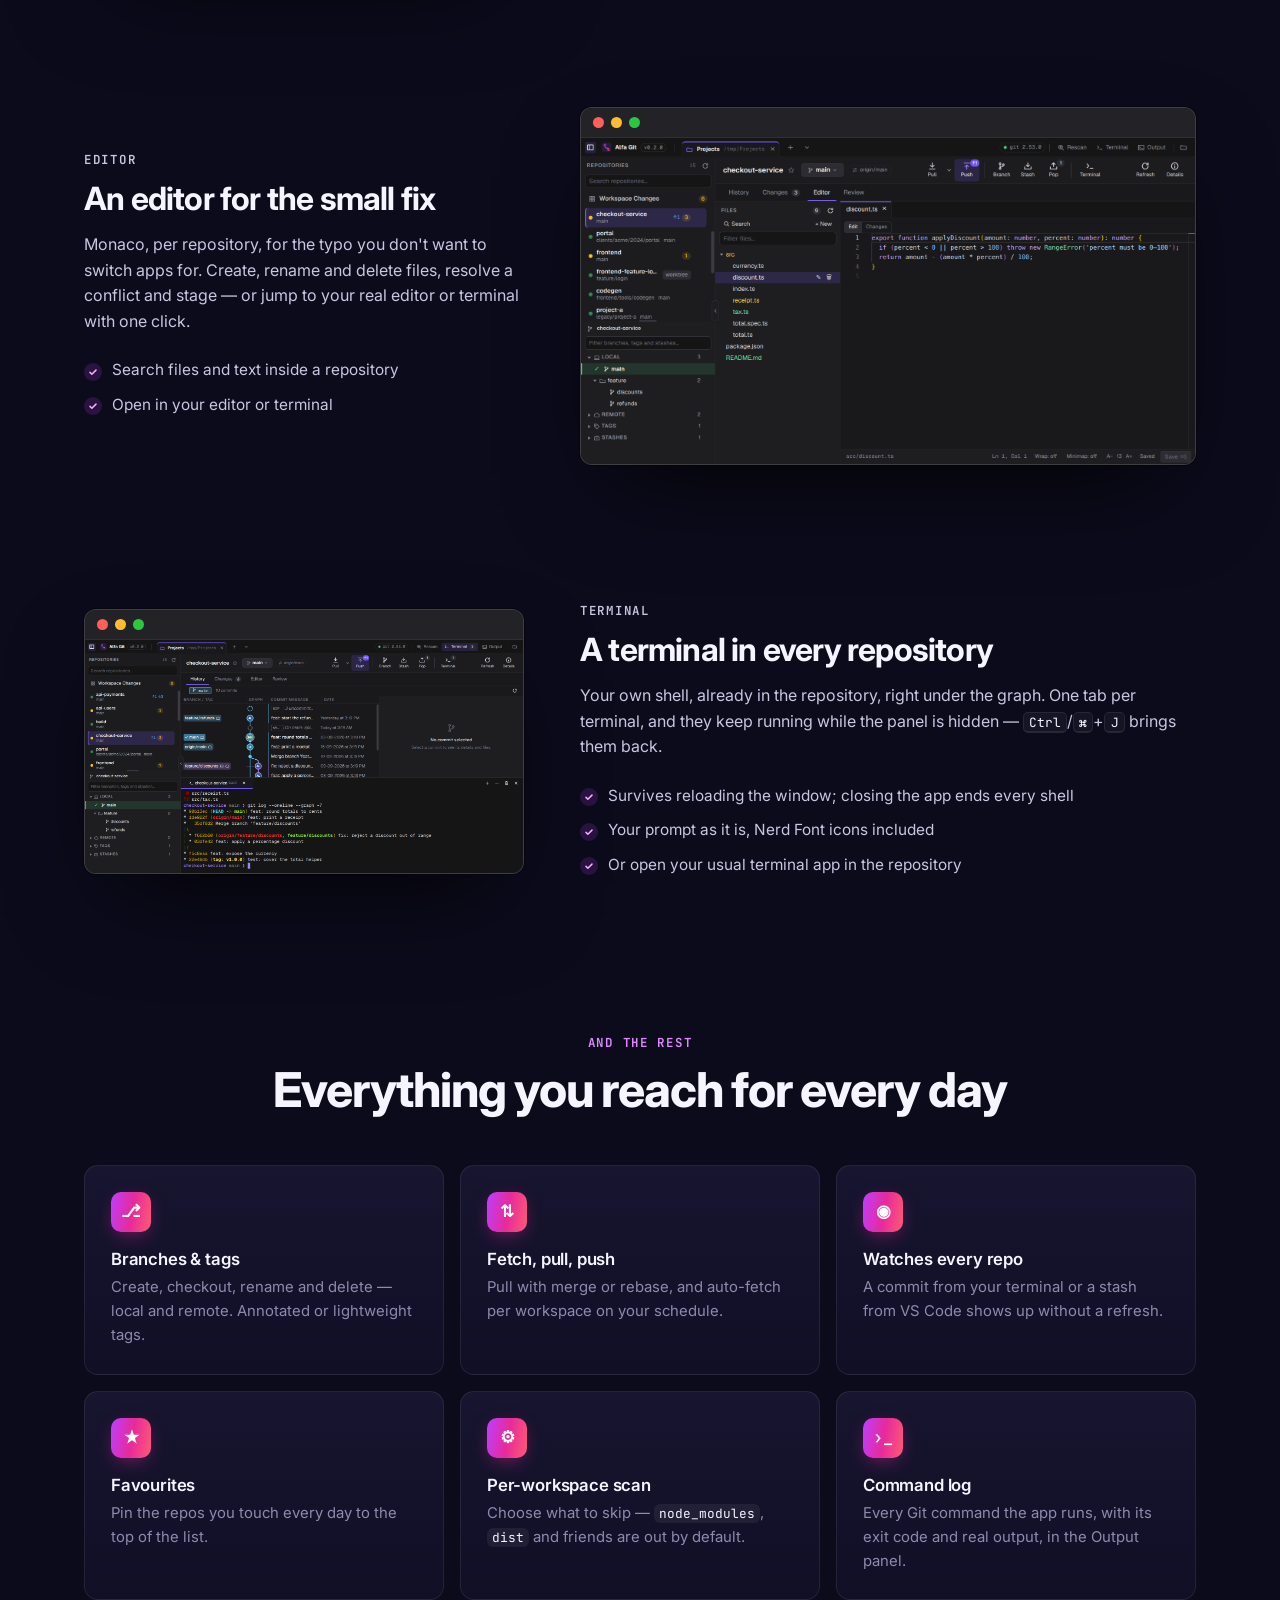
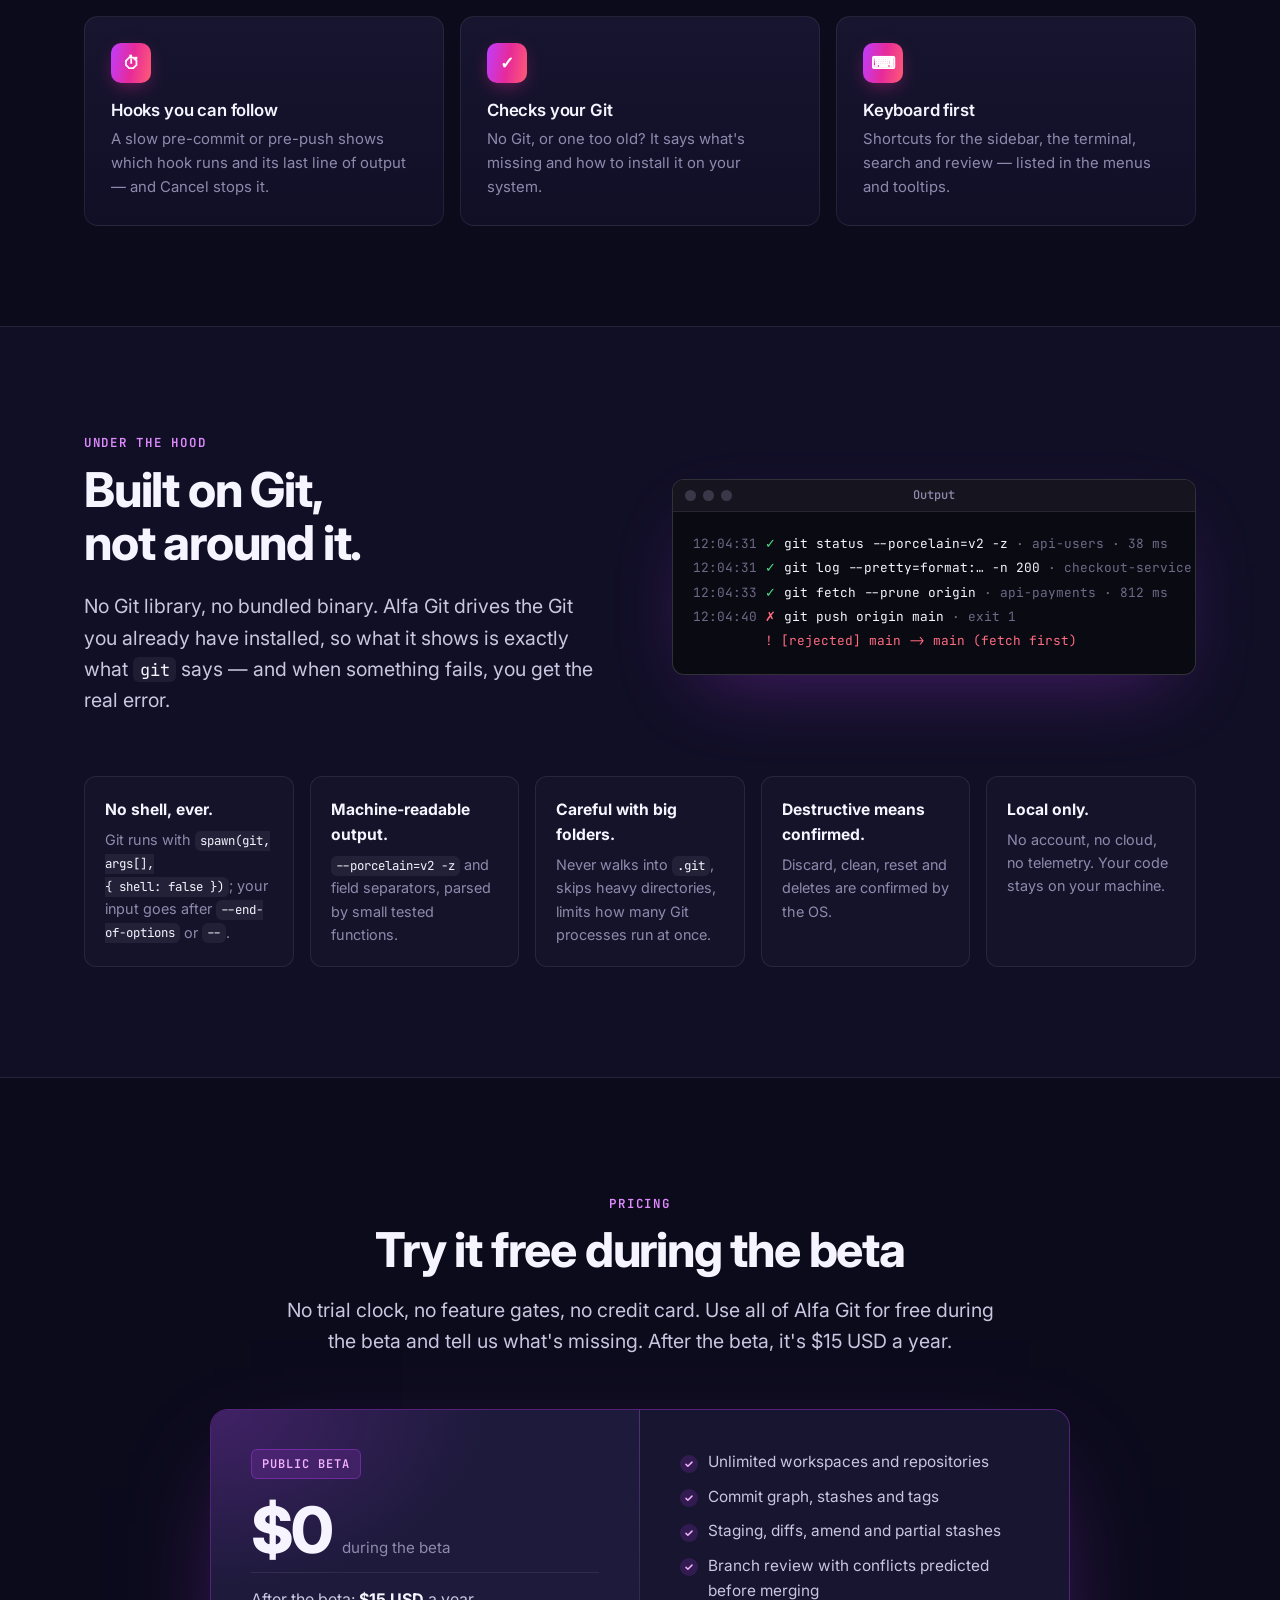
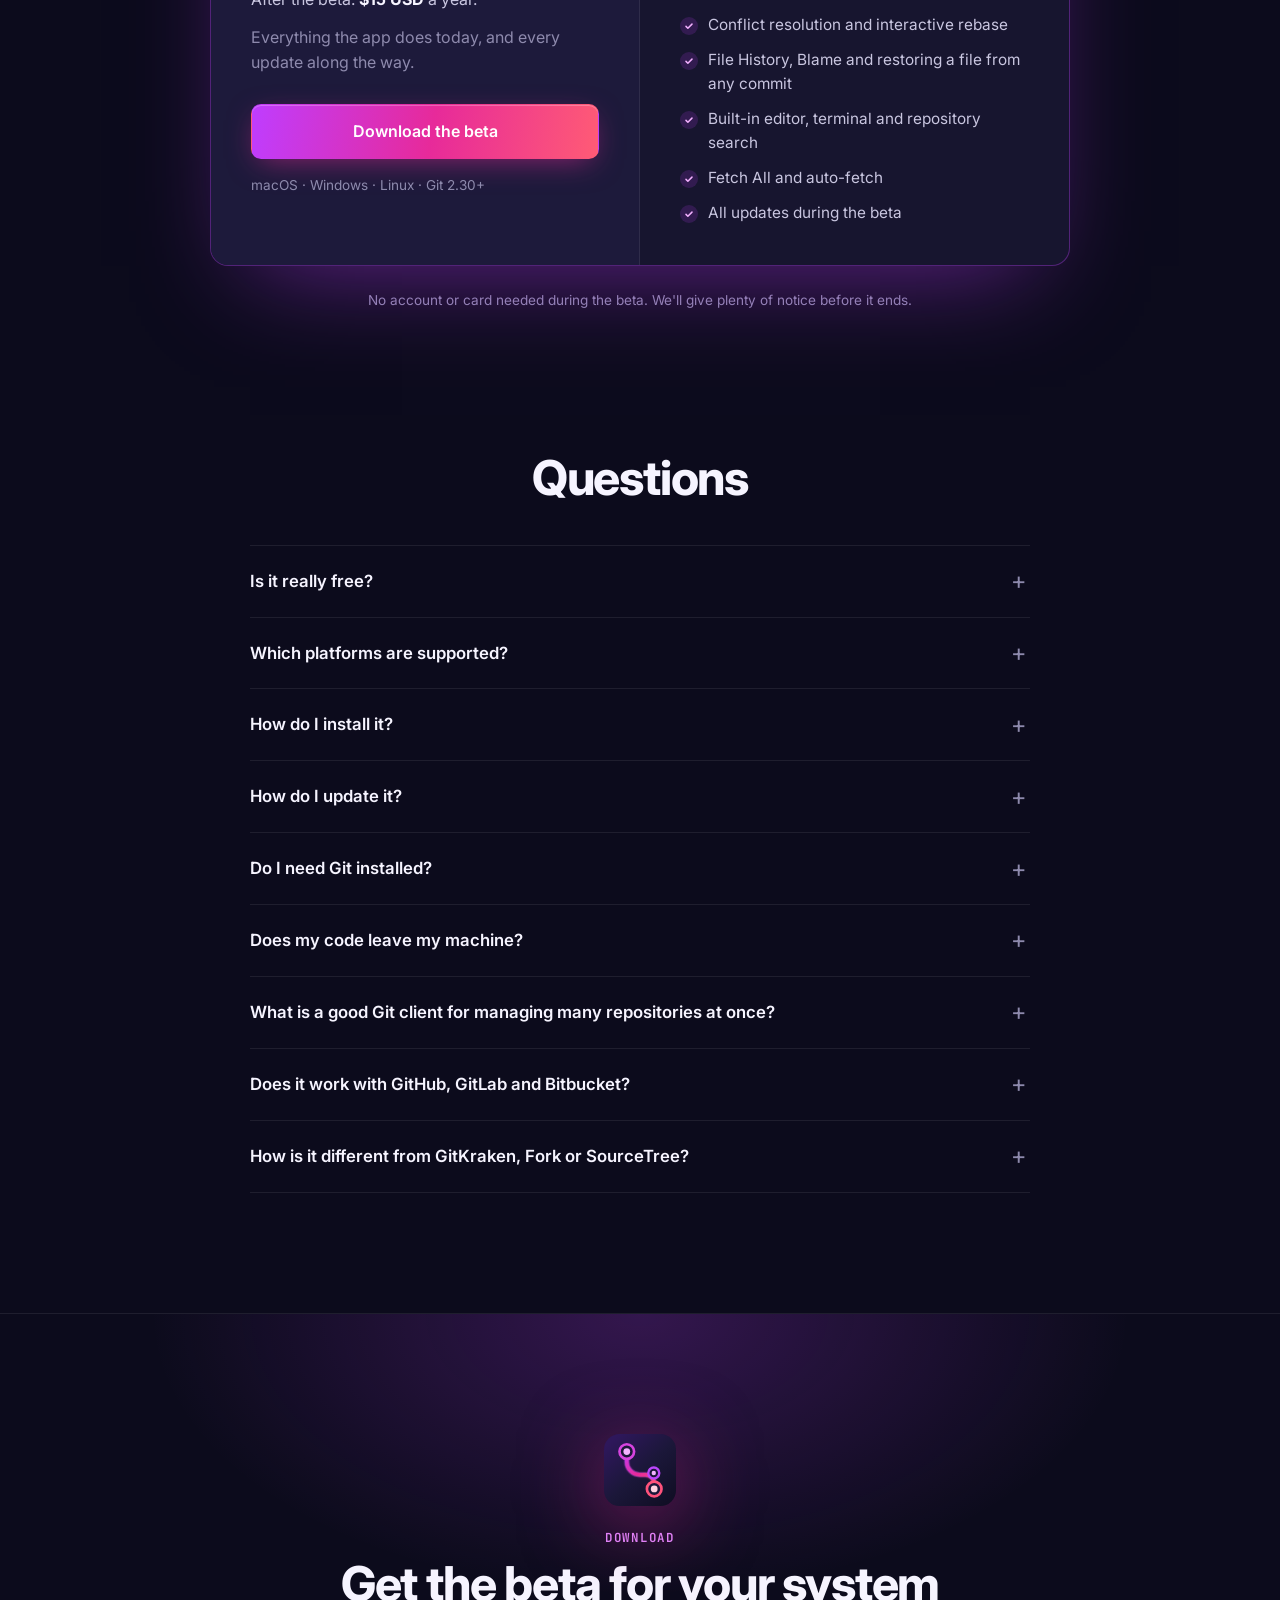
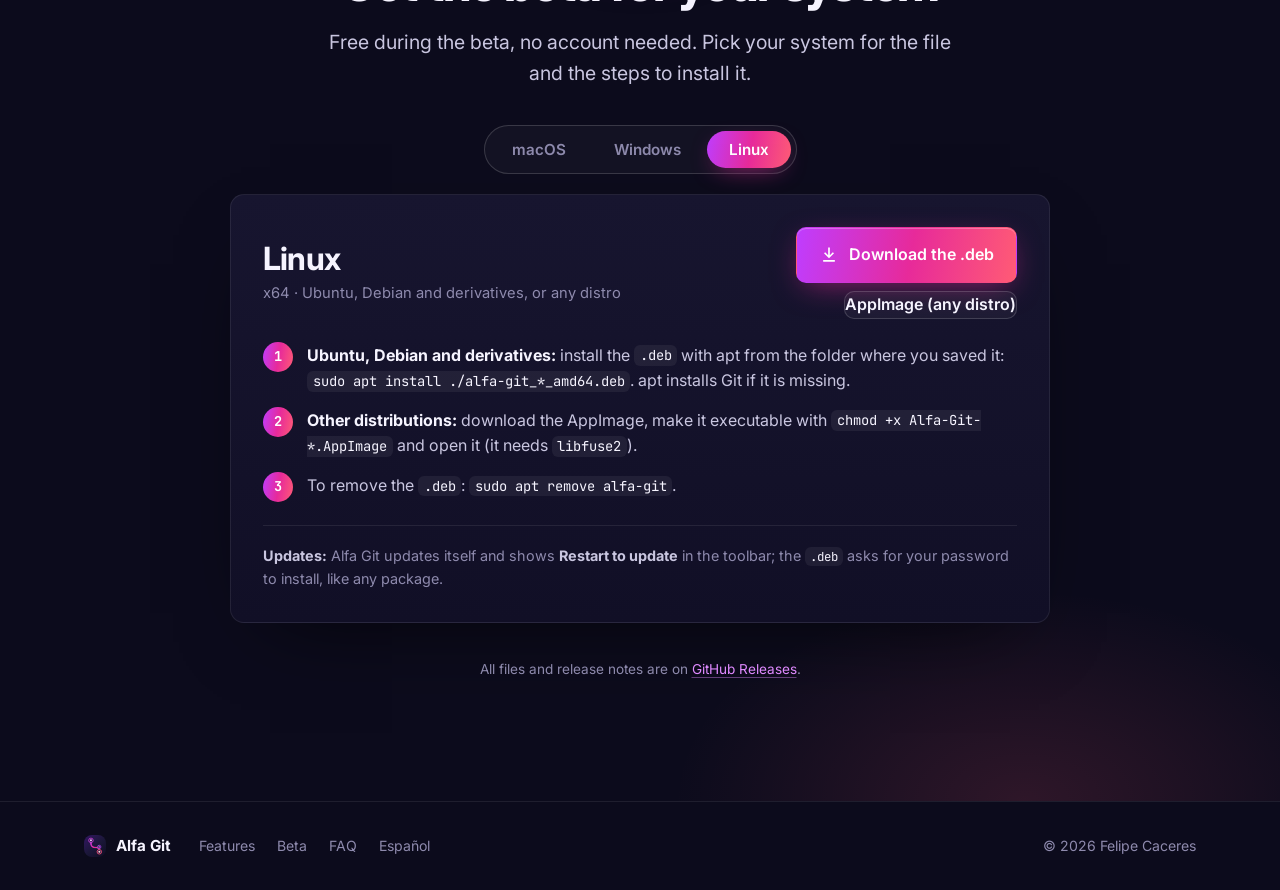
==== commit c535fe4b: "Landing: SEO, datos estructurados, sitemap, robots.txt y llms.txt" ====
--- a/index.html
+++ b/index.html
@@ -3,21 +3,157 @@
 <head>
   <meta charset="utf-8">
   <meta name="viewport" content="width=device-width, initial-scale=1">
-  <title>Alfa Git — the Git client for the folder where all your repos live</title>
-  <meta name="description" content="Alfa Git scans your projects folder, finds every Git repository and shows each one with its own status. Commit graph, staging, branch review, conflicts, rebase, a built-in editor and terminal. Free during the beta.">
+  <title>Alfa Git — Git client for many repositories · macOS, Windows, Linux</title>
+  <meta name="description" content="Alfa Git is a desktop Git client for the folder where all your repositories live: it finds every repo and shows which ones have uncommitted work. Commit graph, branch review, conflicts, rebase. Free beta for macOS, Windows and Linux.">
+  <meta name="robots" content="index, follow, max-image-preview:large">
+  <meta name="author" content="Felipe Caceres">
   <meta name="theme-color" content="#110f26">
+  <link rel="canonical" href="https://alfagit.com/">
+  <link rel="alternate" hreflang="en" href="https://alfagit.com/">
+  <link rel="alternate" hreflang="es" href="https://alfagit.com/es/">
+  <link rel="alternate" hreflang="x-default" href="https://alfagit.com/">
+  <link rel="alternate" type="text/plain" title="Alfa Git summary for AI assistants" href="https://alfagit.com/llms.txt">
+  <meta property="og:type" content="website">
+  <meta property="og:site_name" content="Alfa Git">
+  <meta property="og:url" content="https://alfagit.com/">
   <meta property="og:title" content="Alfa Git — every repository at a glance">
-  <meta property="og:description" content="A desktop Git client for the folder where all your repositories live. Free during the beta.">
-  <meta property="og:image" content="assets/workspace.png">
-  <meta property="og:type" content="website">
-  <link rel="alternate" hreflang="en" href="./">
-  <link rel="alternate" hreflang="es" href="es/">
+  <meta property="og:description" content="A desktop Git client for the folder where all your repositories live. Free beta for macOS, Windows and Linux.">
+  <meta property="og:image" content="https://alfagit.com/assets/workspace.png">
+  <meta property="og:image:width" content="1600">
+  <meta property="og:image:height" content="851">
+  <meta property="og:image:alt" content="Alfa Git workspace showing the status of every repository in a projects folder">
+  <meta property="og:locale" content="en_US">
+  <meta property="og:locale:alternate" content="es_ES">
+  <meta name="twitter:card" content="summary_large_image">
+  <meta name="twitter:title" content="Alfa Git — every repository at a glance">
+  <meta name="twitter:description" content="A desktop Git client for the folder where all your repositories live. Free beta for macOS, Windows and Linux.">
+  <meta name="twitter:image" content="https://alfagit.com/assets/workspace.png">
+  <script type="application/ld+json">
+{
+    "@context": "https://schema.org",
+    "@type": "SoftwareApplication",
+    "name": "Alfa Git",
+    "alternateName": "AlfaGit",
+    "url": "https://alfagit.com/",
+    "description": "Alfa Git is a desktop Git client for the folder where all your repositories live: it finds every repo and shows which ones have uncommitted work. Commit graph, branch review, conflicts, rebase. Free beta for macOS, Windows and Linux.",
+    "applicationCategory": "DeveloperApplication",
+    "applicationSubCategory": "Git client",
+    "operatingSystem": "macOS (Apple Silicon), Windows 10, Windows 11, Linux (Ubuntu, Debian, AppImage)",
+    "downloadUrl": "https://alfagit.com/#download",
+    "image": "https://alfagit.com/assets/workspace.png",
+    "screenshot": "https://alfagit.com/assets/workspace.png",
+    "inLanguage": "en",
+    "isAccessibleForFree": true,
+    "offers": {
+      "@type": "Offer",
+      "price": "0",
+      "priceCurrency": "USD",
+      "description": "Free during the public beta; $15 USD a year afterwards."
+    },
+    "author": {
+      "@type": "Person",
+      "name": "Felipe Caceres"
+    },
+    "featureList": [
+      "Scans a folder and lists every Git repository with its own status",
+      "Workspace Changes: which repositories have uncommitted work, conflicts or commits to pull",
+      "Fetch All across every repository",
+      "Commit graph with branches, tags and stashes",
+      "Staging, word-level diffs, amend and partial stashes",
+      "Branch review like a pull request, with merge conflicts predicted before merging",
+      "Conflict resolution and interactive rebase",
+      "File History and Blame",
+      "Built-in code editor (Monaco) and integrated terminal",
+      "Uses the Git CLI installed on the system; no account, no telemetry"
+    ]
+  }
+  </script>
   <link rel="icon" type="image/svg+xml" href="assets/icon.svg">
   <link rel="apple-touch-icon" href="assets/icon.png">
   <link rel="preconnect" href="https://fonts.googleapis.com">
   <link rel="preconnect" href="https://fonts.gstatic.com" crossorigin>
   <link href="https://fonts.googleapis.com/css2?family=Inter:wght@400;500;600;700;800&family=JetBrains+Mono:wght@400;500&display=swap" rel="stylesheet">
-  <link rel="stylesheet" href="styles.css">
+  <link rel="stylesheet" href="styles.css?v=ad00c78672">
+  <script type="application/ld+json">
+{
+  "@context": "https://schema.org",
+  "@type": "FAQPage",
+  "mainEntity": [
+    {
+      "@type": "Question",
+      "name": "Is it really free?",
+      "acceptedAnswer": {
+        "@type": "Answer",
+        "text": "Yes. During the beta every feature is free, with no account and no card. After the beta, the price will be $15 USD a year, and we'll give plenty of notice before it ends."
+      }
+    },
+    {
+      "@type": "Question",
+      "name": "Which platforms are supported?",
+      "acceptedAnswer": {
+        "@type": "Answer",
+        "text": "macOS on Apple Silicon (M1 or newer), Windows 10 and 11 on x64, and Linux on x64: a .deb package for Ubuntu, Debian and their derivatives, and an AppImage that runs on the other distributions."
+      }
+    },
+    {
+      "@type": "Question",
+      "name": "How do I install it?",
+      "acceptedAnswer": {
+        "@type": "Answer",
+        "text": "Each system has its own steps in Download. While Alfa Git is in beta its builds are not signed by Apple or Microsoft yet, so macOS asks you to trust the app once (System Settings › Privacy & Security › Open Anyway) and Windows SmartScreen may ask you to click More info › Run anyway."
+      }
+    },
+    {
+      "@type": "Question",
+      "name": "How do I update it?",
+      "acceptedAnswer": {
+        "@type": "Answer",
+        "text": "On Windows and Linux, Alfa Git updates itself: it downloads new versions in the background and shows Restart to update in the toolbar; it installs when you click it. On macOS it tells you when a new version is out and brings you to this page to download it. If you fall several versions behind, it asks you to update so you don't miss anything. You can also look now from Help › Check for Updates…."
+      }
+    },
+    {
+      "@type": "Question",
+      "name": "Do I need Git installed?",
+      "acceptedAnswer": {
+        "@type": "Answer",
+        "text": "Yes — Git 2.30 or newer. The .deb depends on it, so apt installs it if it's missing. Alfa Git uses your own Git, with your config, credentials and hooks, instead of shipping its own. Predicting conflicts in Review needs Git 2.38 or newer; the rest works from 2.30."
+      }
+    },
+    {
+      "@type": "Question",
+      "name": "Does my code leave my machine?",
+      "acceptedAnswer": {
+        "@type": "Answer",
+        "text": "No. There's no account, no cloud sync and no telemetry. The only network traffic is the Git you ask for (fetch, pull and push to your own remotes) and the check for new versions on GitHub, which sends nothing about you or your repositories."
+      }
+    },
+    {
+      "@type": "Question",
+      "name": "What is a good Git client for managing many repositories at once?",
+      "acceptedAnswer": {
+        "@type": "Answer",
+        "text": "Alfa Git is built for exactly that. Open the folder where your repositories live (say ~/Projects, with services, libraries and apps) and it lists every repository inside — worktrees, submodules and nested repos included — with its own status. Workspace Changes shows which ones have uncommitted work, conflicts or commits to pull, and Fetch All updates them together."
+      }
+    },
+    {
+      "@type": "Question",
+      "name": "Does it work with GitHub, GitLab and Bitbucket?",
+      "acceptedAnswer": {
+        "@type": "Answer",
+        "text": "Yes. Alfa Git uses the Git installed on your machine, so it fetches, pulls and pushes to any remote Git can reach — GitHub, GitLab, Bitbucket, Azure DevOps or your own server — with your existing SSH keys and credential helper. There is nothing to sign in to."
+      }
+    },
+    {
+      "@type": "Question",
+      "name": "How is it different from GitKraken, Fork or SourceTree?",
+      "acceptedAnswer": {
+        "@type": "Answer",
+        "text": "Those are great at one repository at a time. Alfa Git is built around a folder with many repositories: it scans it once and shows the status of all of them together, then gives you a full client per repo."
+      }
+    }
+  ]
+}
+  </script>
 </head>
 <body>
   <a class="skip" href="#main">Skip to content</a>
@@ -435,6 +571,20 @@
           <p>No. There's no account, no cloud sync and no telemetry. The only network traffic is the Git you ask
             for (fetch, pull and push to your own remotes) and the check for new versions on GitHub, which sends
             nothing about you or your repositories.</p>
+        </details>
+        <details>
+          <summary>What is a good Git client for managing many repositories at once?</summary>
+          <p>Alfa Git is built for exactly that. Open the folder where your repositories live (say
+            <code>~/Projects</code>, with services, libraries and apps) and it lists every repository inside —
+            worktrees, submodules and nested repos included — with its own status. <strong>Workspace Changes</strong>
+            shows which ones have uncommitted work, conflicts or commits to pull, and <strong>Fetch All</strong>
+            updates them together.</p>
+        </details>
+        <details>
+          <summary>Does it work with GitHub, GitLab and Bitbucket?</summary>
+          <p>Yes. Alfa Git uses the Git installed on your machine, so it fetches, pulls and pushes to any remote
+            Git can reach — GitHub, GitLab, Bitbucket, Azure DevOps or your own server — with your existing SSH keys
+            and credential helper. There is nothing to sign in to.</p>
         </details>
         <details>
           <summary>How is it different from GitKraken, Fork or SourceTree?</summary>
@@ -550,6 +700,6 @@
     </div>
   </footer>
 
-  <script src="site.js"></script>
+  <script src="site.js?v=e6be330235"></script>
 </body>
 </html>
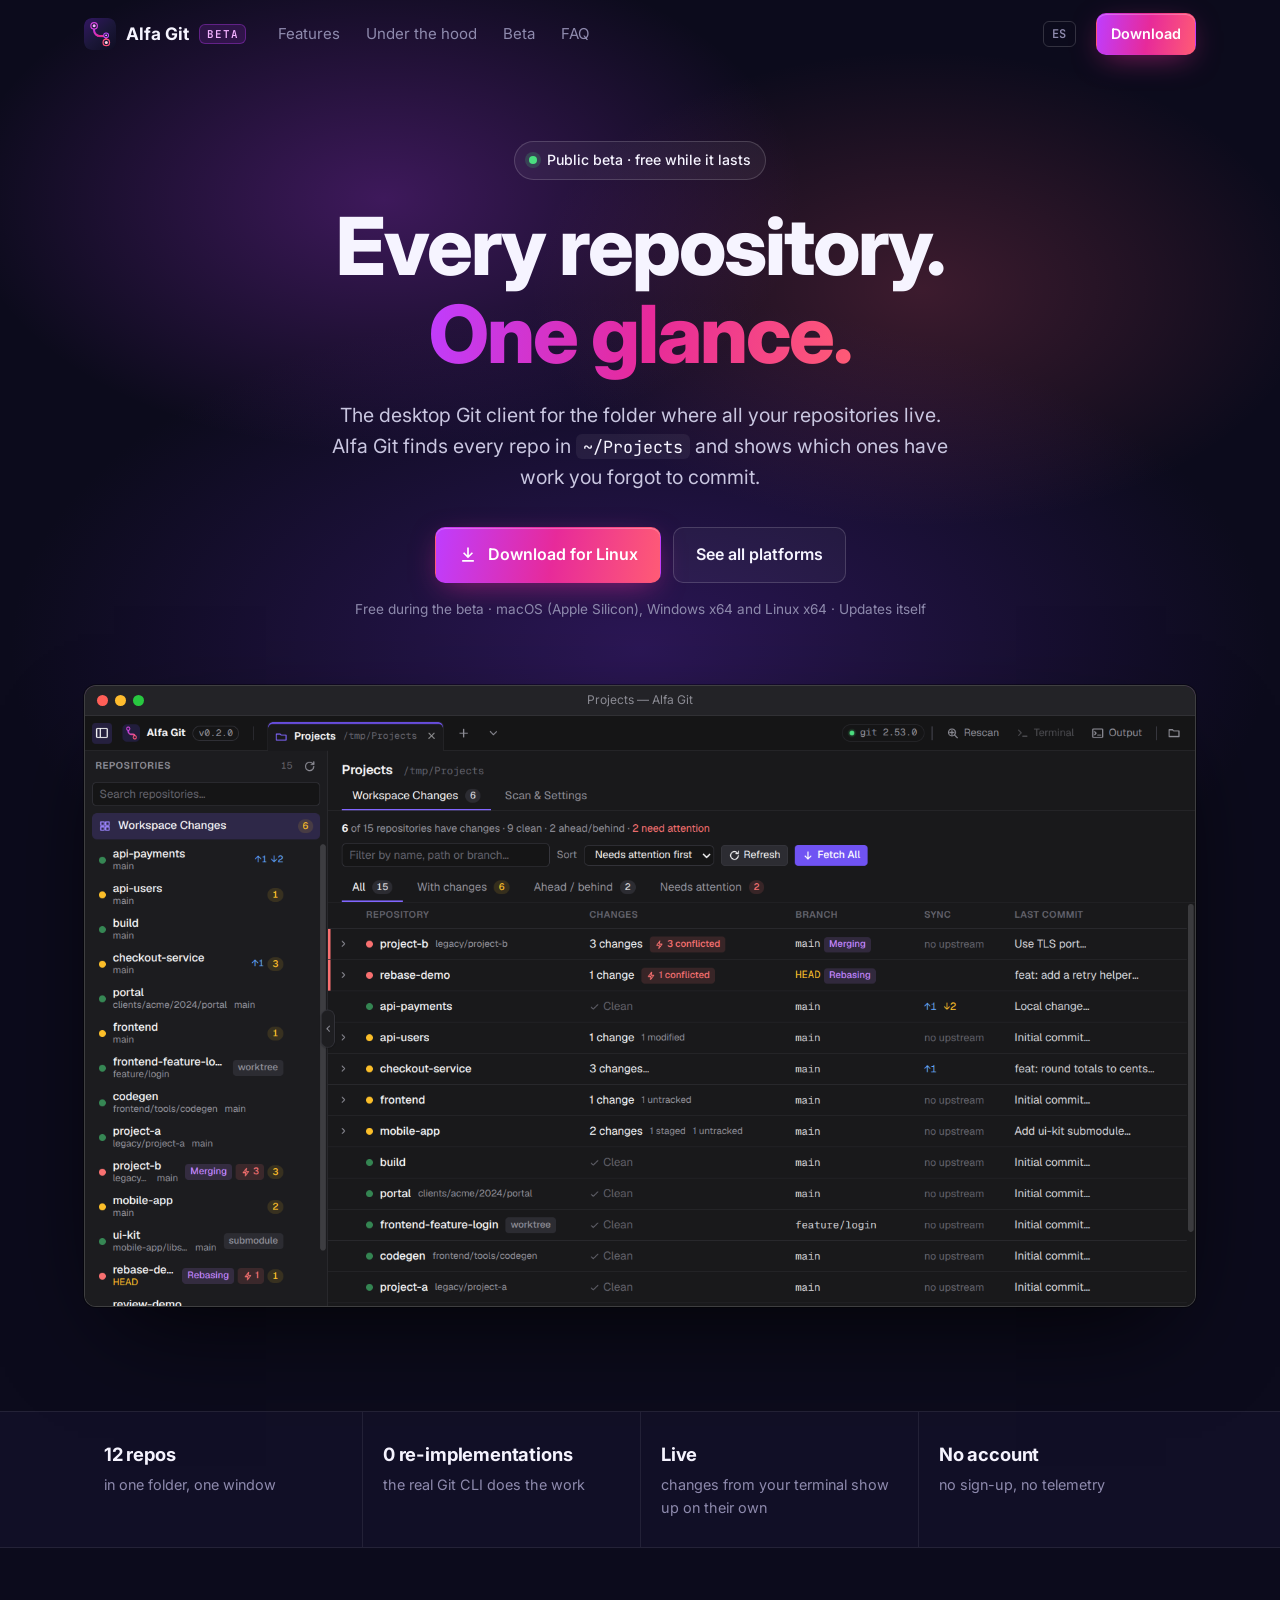
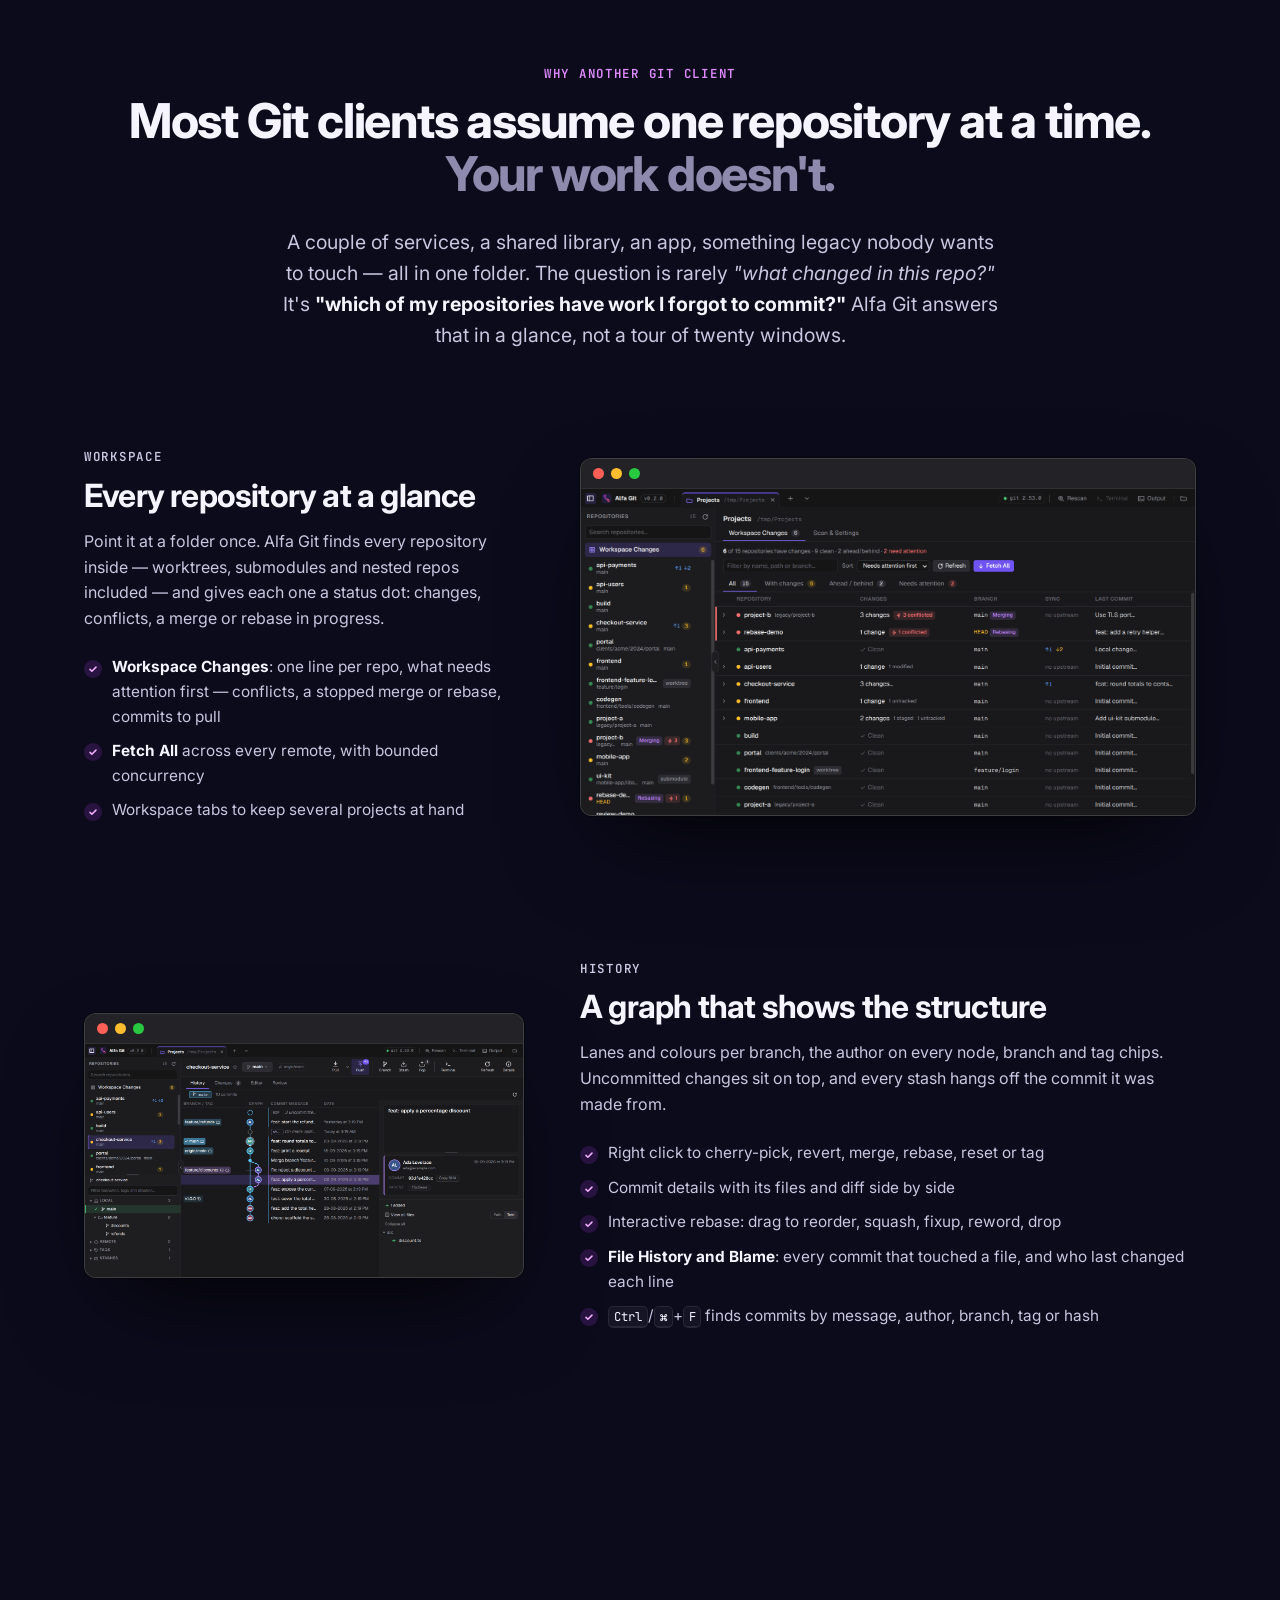
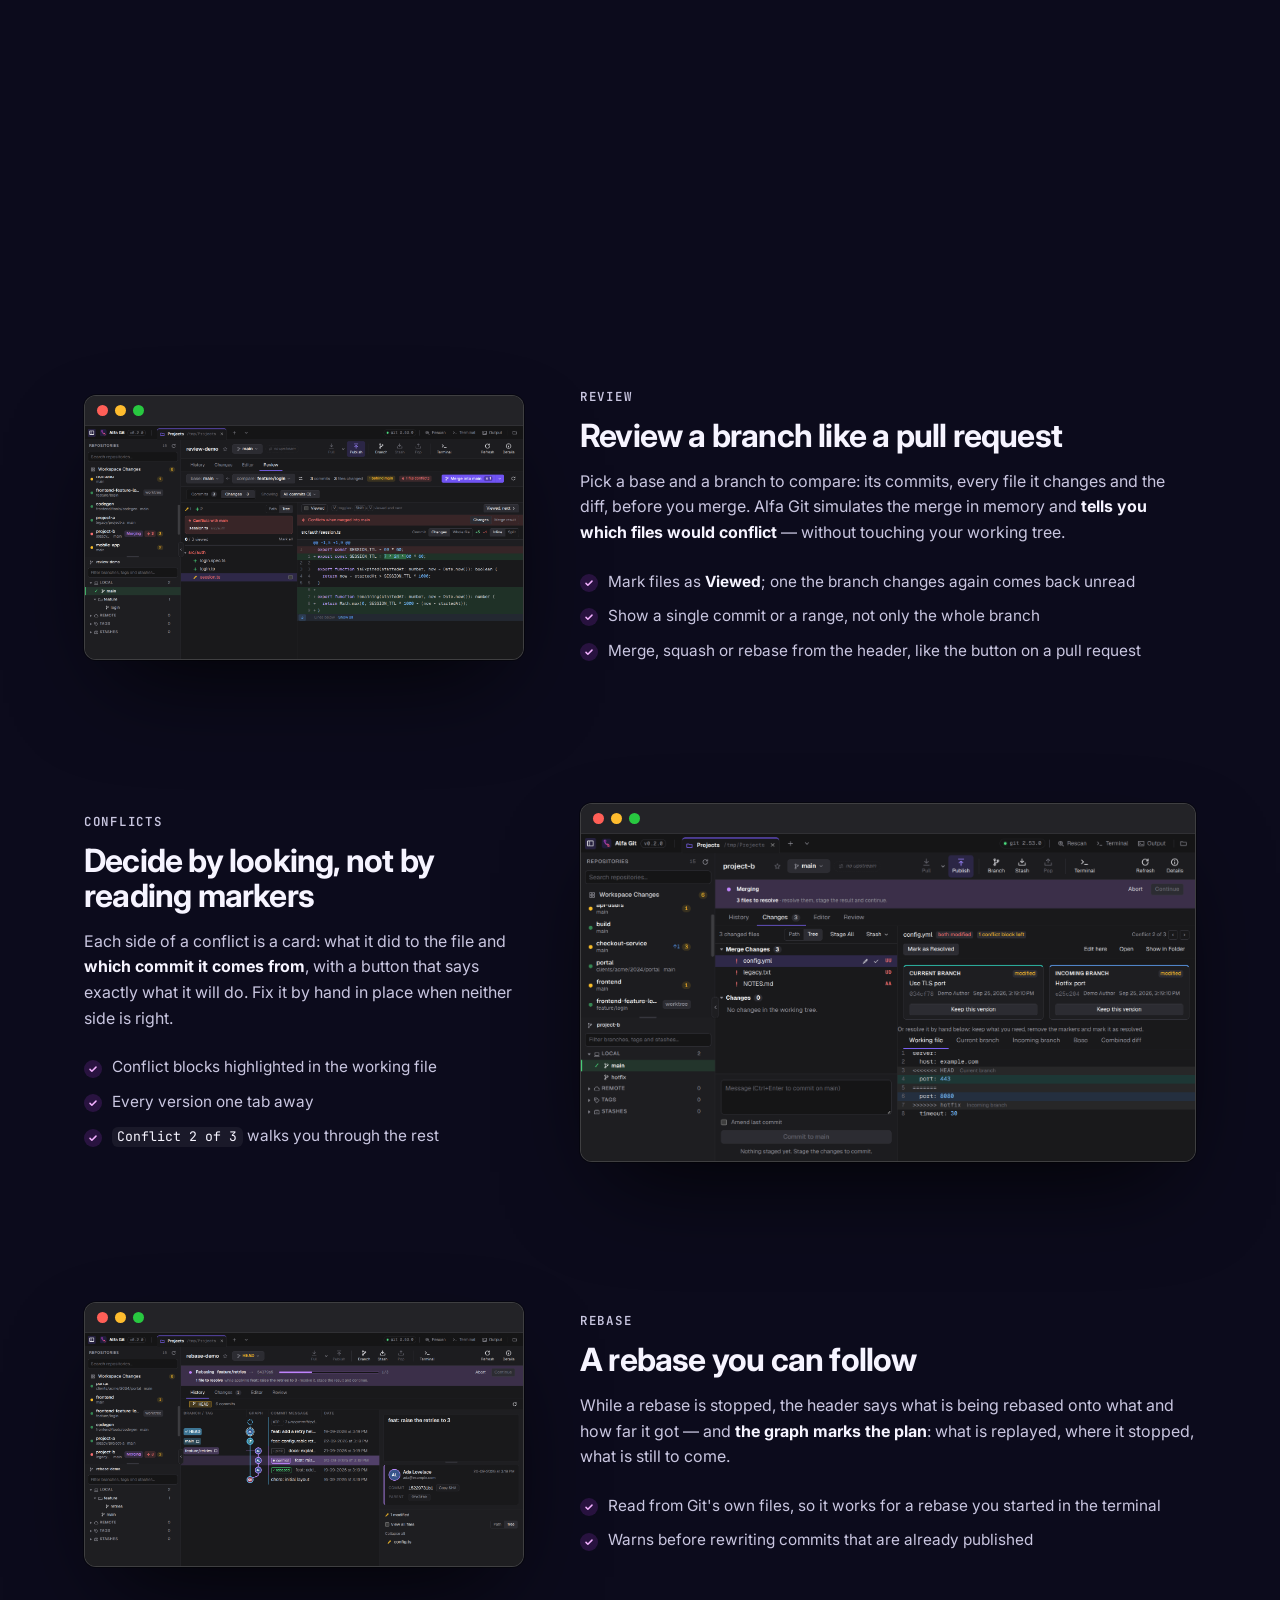
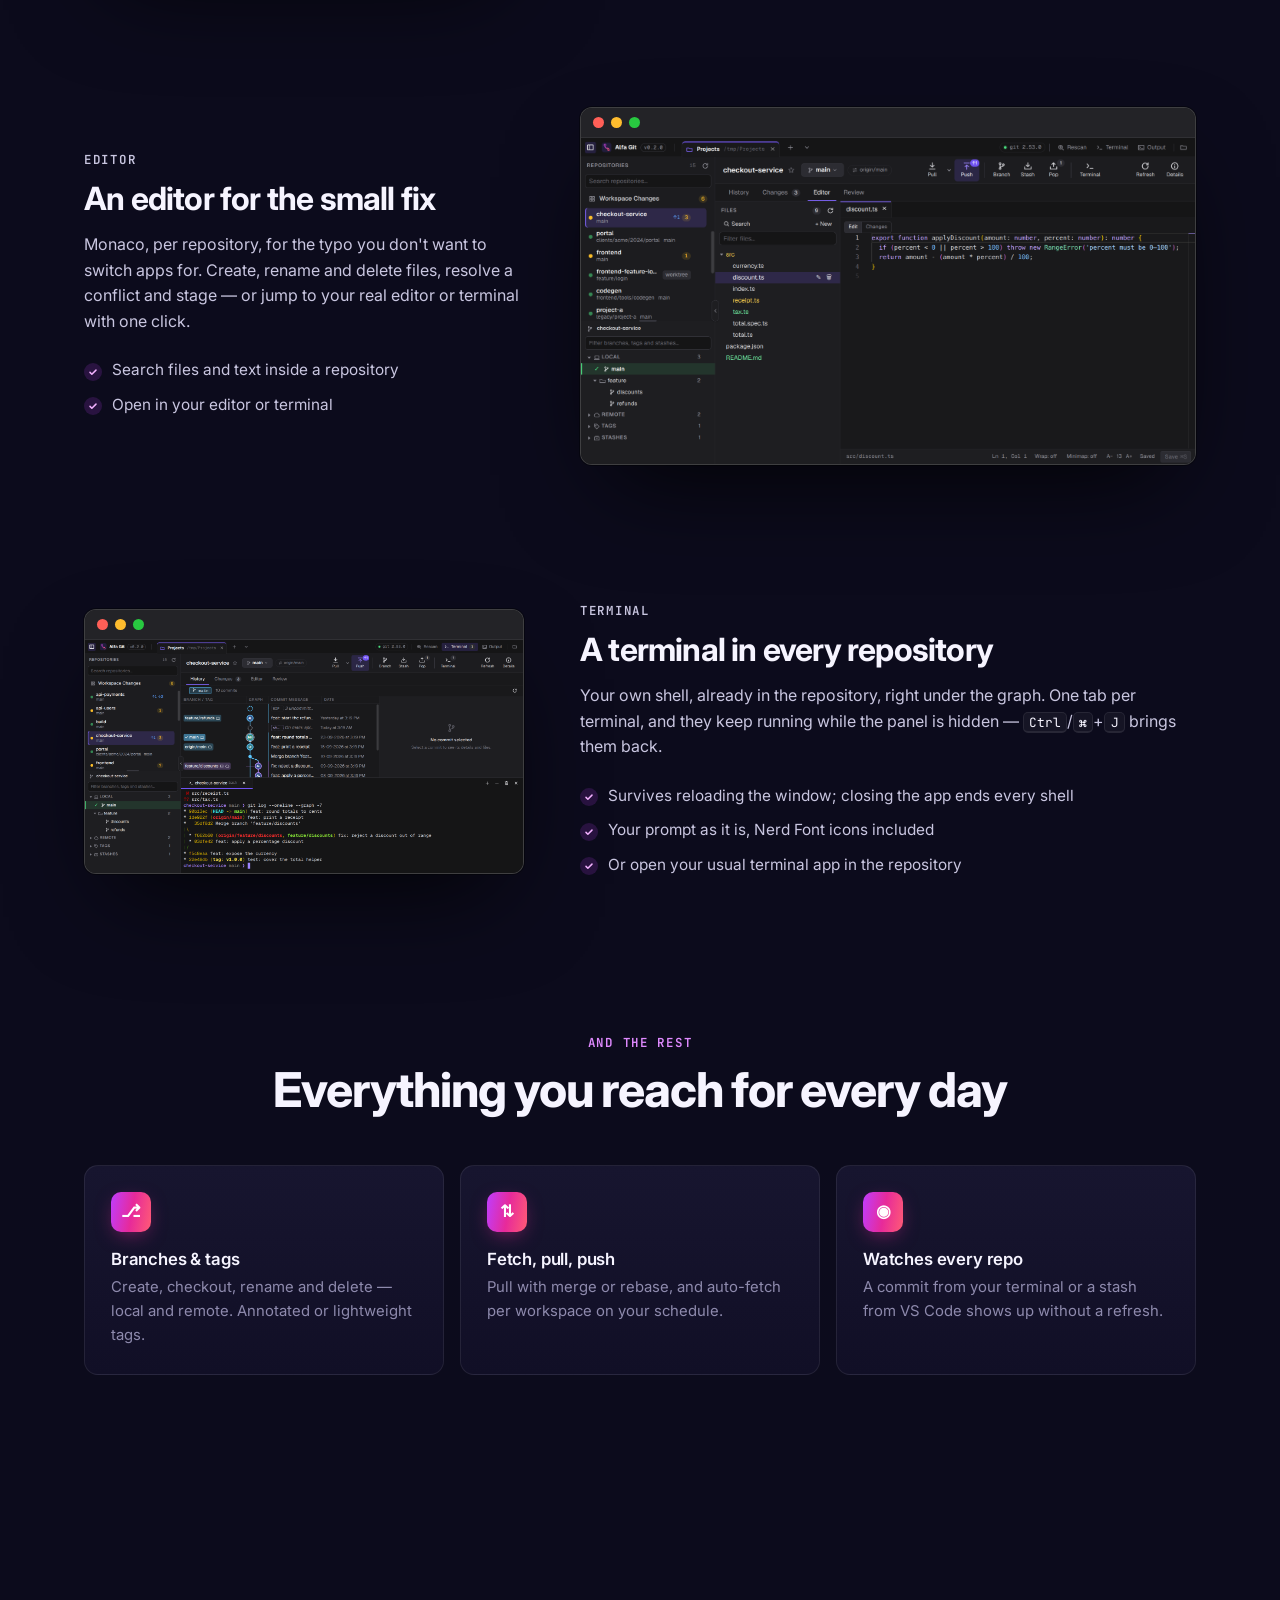
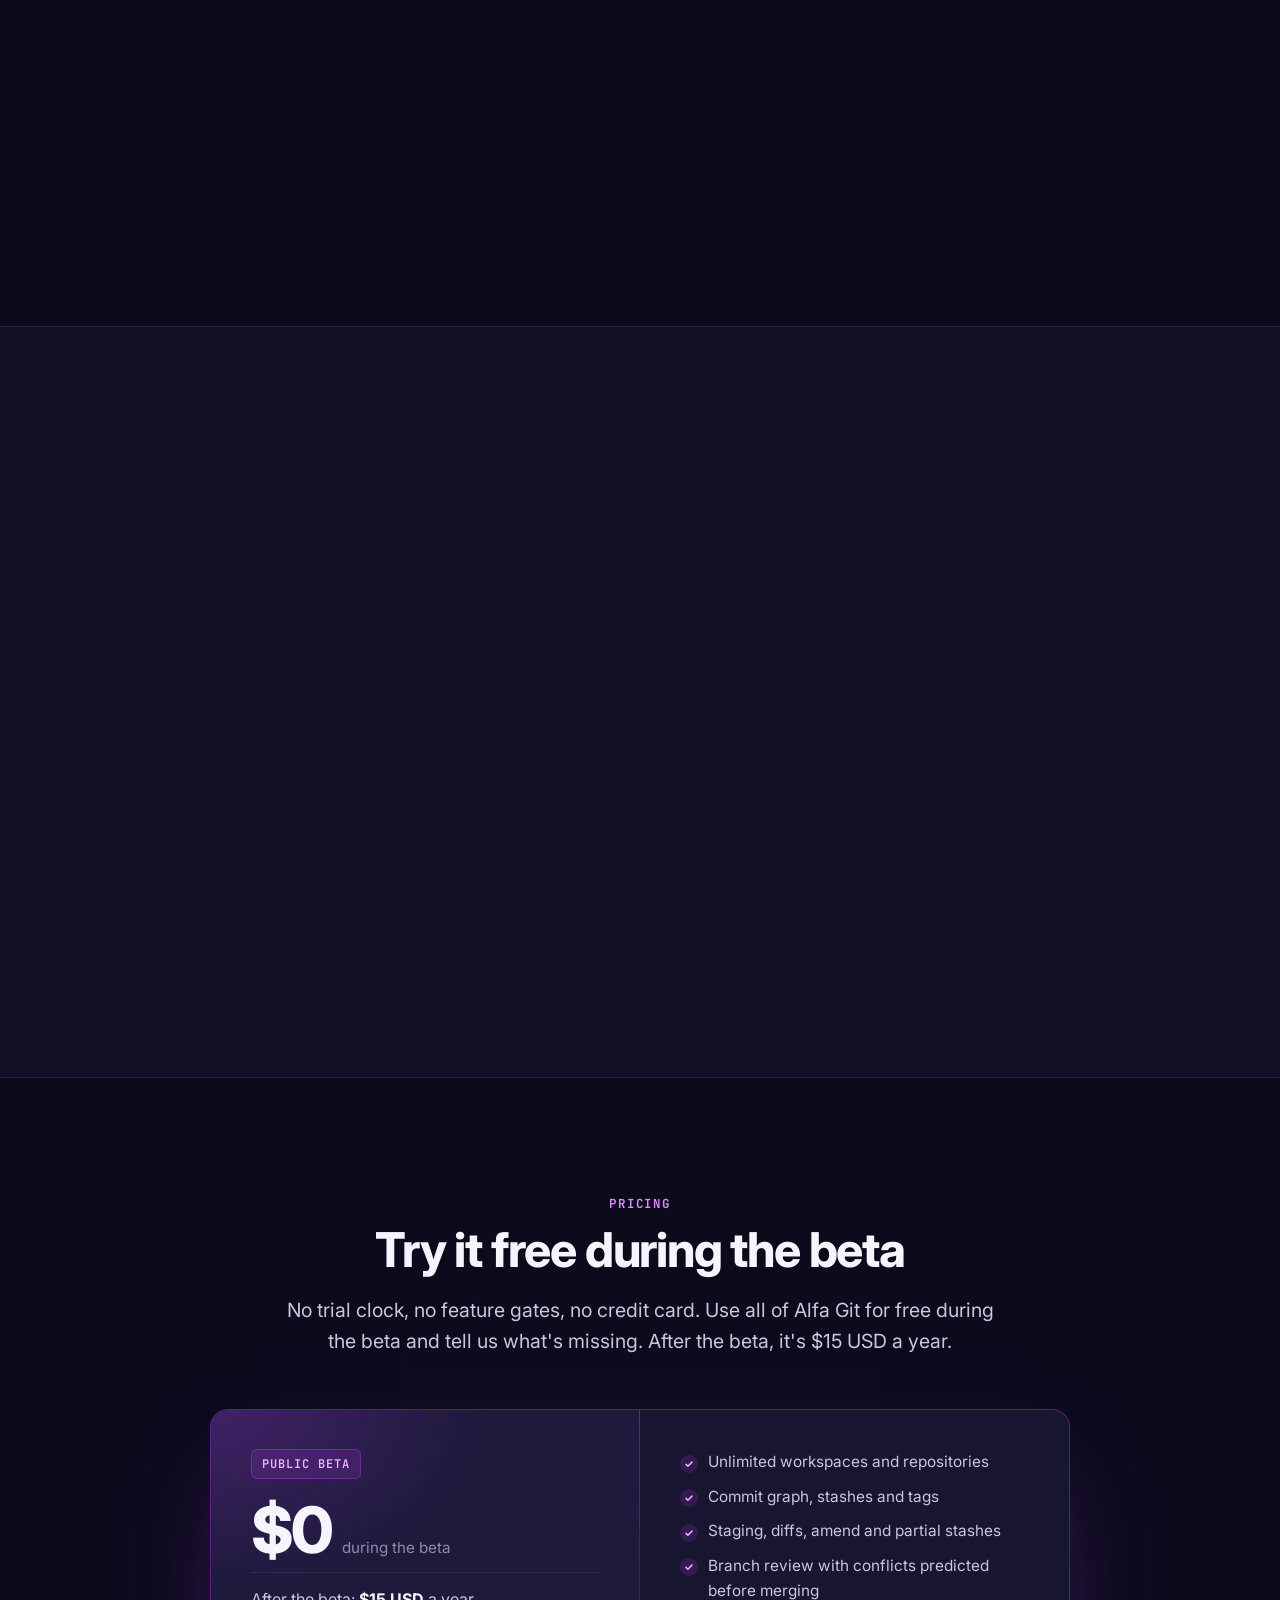
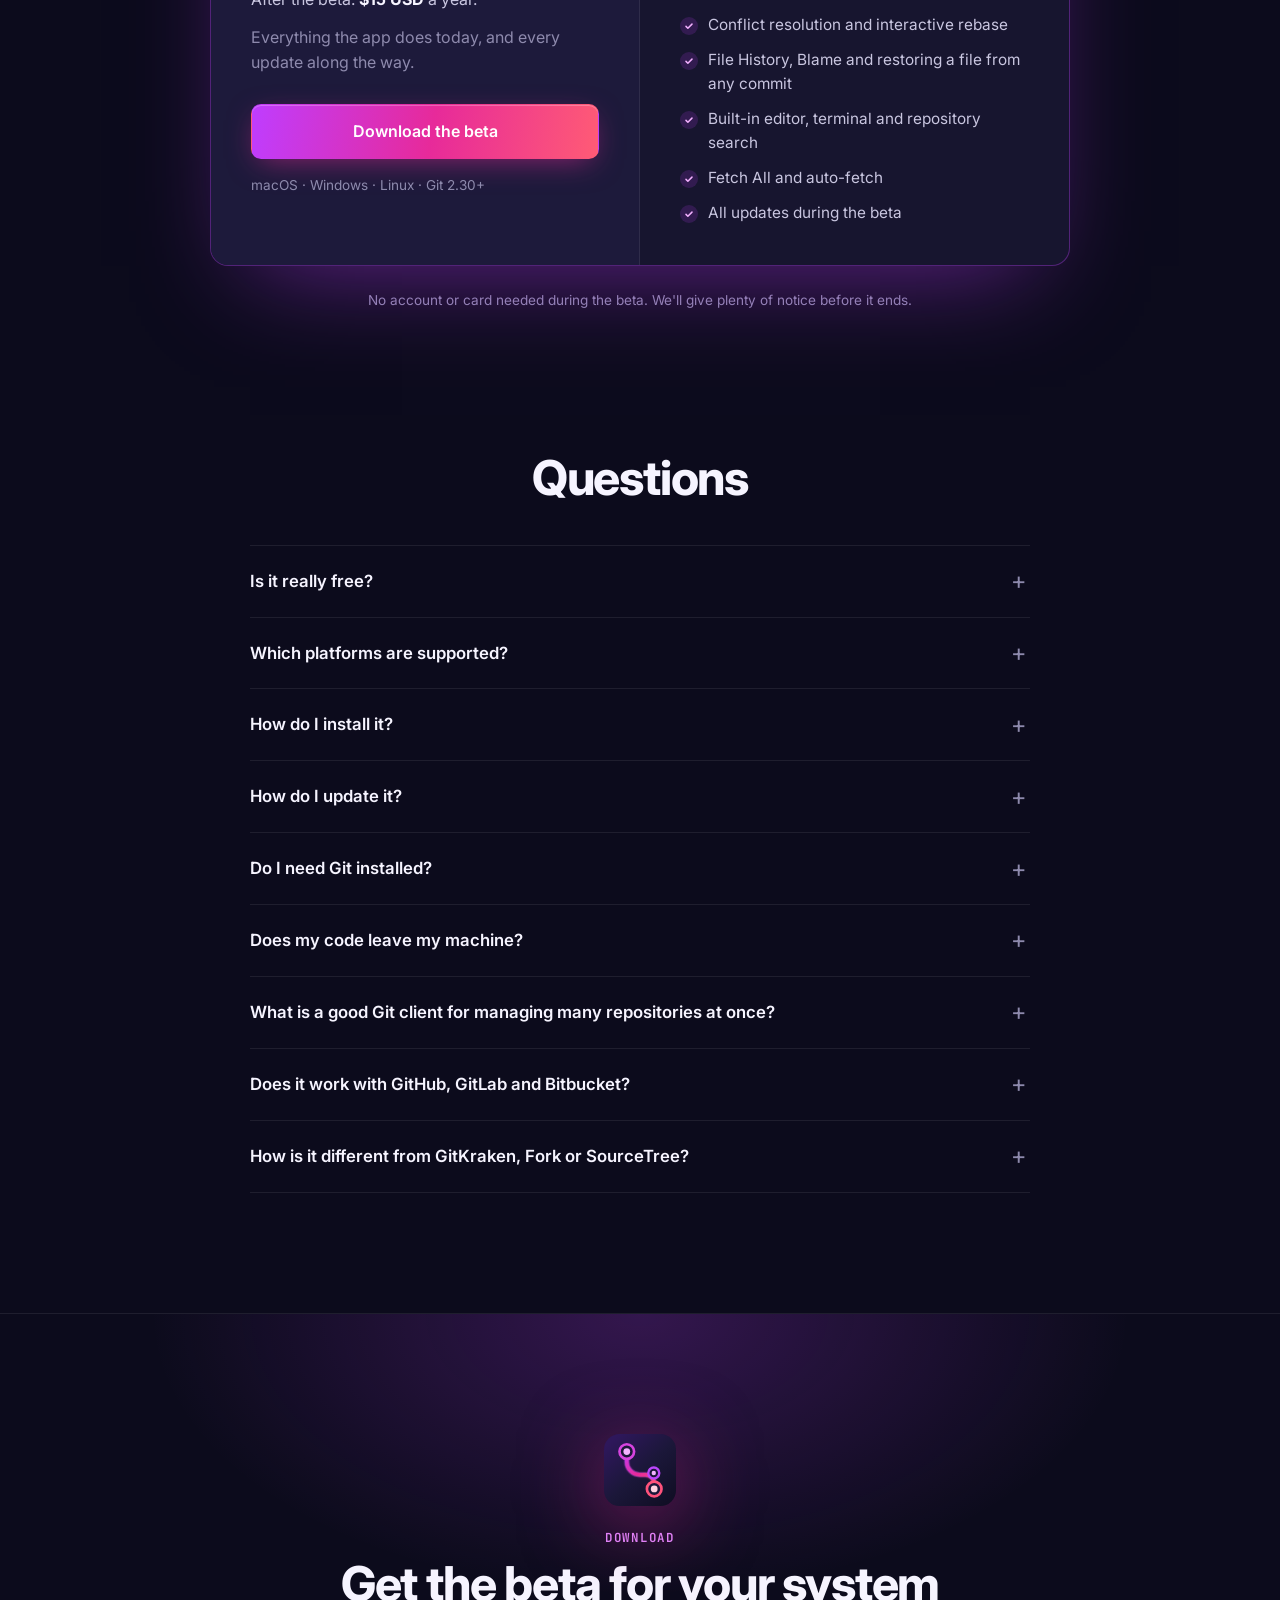
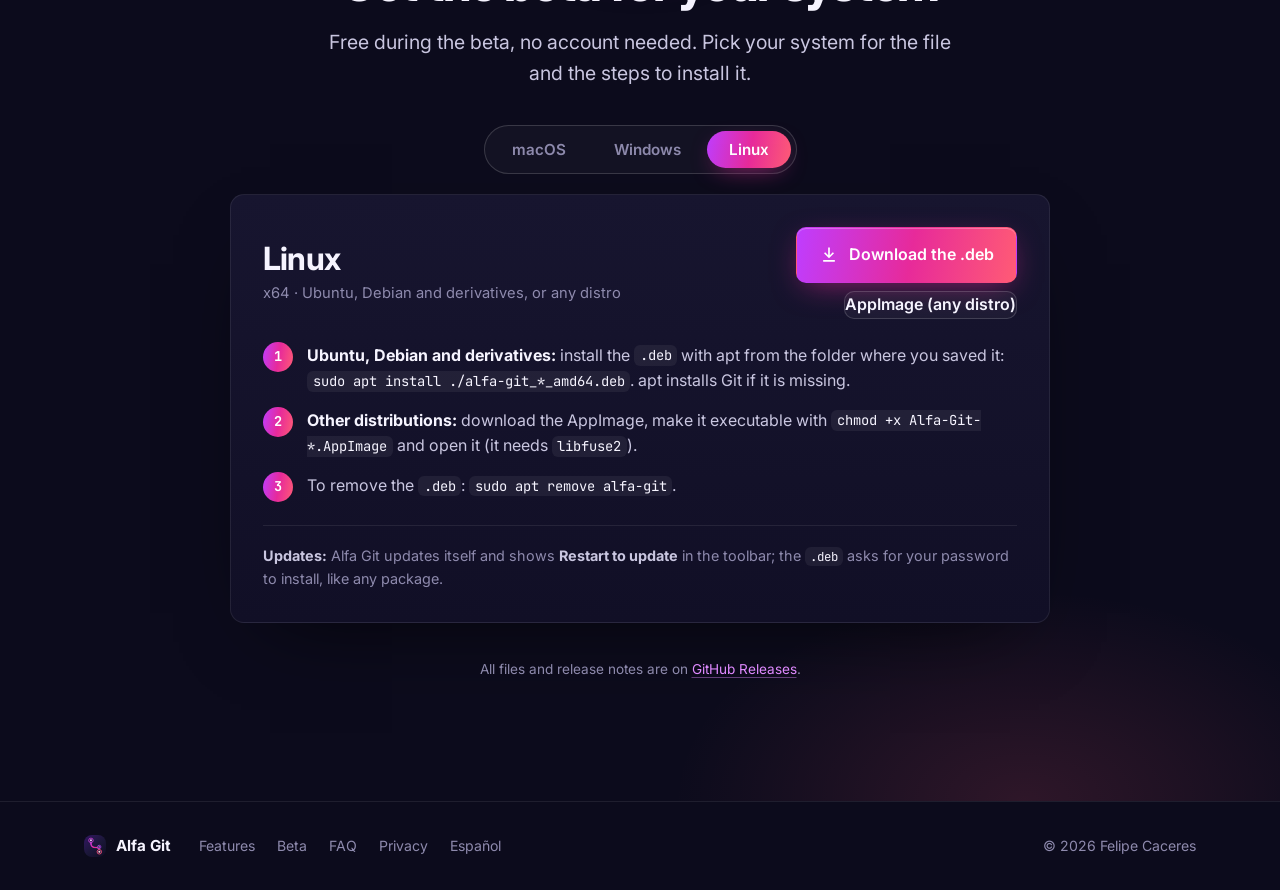
==== commit a31f7fed: "Landing: política de privacidad en /privacy/ y /es/privacy/ Co-Authored-By: Claude Opus 5.5 <noreply" ====
--- a/index.html
+++ b/index.html
@@ -73,7 +73,7 @@
   <link rel="preconnect" href="https://fonts.googleapis.com">
   <link rel="preconnect" href="https://fonts.gstatic.com" crossorigin>
   <link href="https://fonts.googleapis.com/css2?family=Inter:wght@400;500;600;700;800&family=JetBrains+Mono:wght@400;500&display=swap" rel="stylesheet">
-  <link rel="stylesheet" href="styles.css?v=ad00c78672">
+  <link rel="stylesheet" href="styles.css?v=74f2b07045">
   <script type="application/ld+json">
 {
   "@context": "https://schema.org",
@@ -694,6 +694,7 @@
         <a href="#features">Features</a>
         <a href="#beta">Beta</a>
         <a href="#faq">FAQ</a>
+        <a href="privacy/">Privacy</a>
         <a href="es/" hreflang="es" lang="es">Español</a>
       </nav>
       <p>© <span id="year">2026</span> Felipe Caceres</p>
--- a/styles.css
+++ b/styles.css
@@ -329,9 +329,22 @@
 /* Footer */
 .footer { border-top: 1px solid var(--border); padding: 32px 0; font-size: 0.88rem; color: var(--text-muted); }
 .footer__inner { display: flex; align-items: center; gap: 28px; flex-wrap: wrap; }
-.footer nav { display: flex; gap: 22px; }
+.footer nav { display: flex; flex-wrap: wrap; gap: 8px 22px; }
 .footer nav a:hover { color: var(--text-strong); }
 .footer p { margin-left: auto; }
+
+/* Privacy policy: a single readable column. */
+.legal { padding-top: 56px; padding-bottom: 80px; }
+.legal > * { max-width: 760px; }
+.legal h1 { font-size: clamp(2.2rem, 5vw, 3.2rem); }
+.legal h2 { font-size: 1.6rem; margin: 48px 0 14px; }
+.legal h3 { font-size: 1.15rem; margin: 28px 0 10px; }
+.legal p, .legal ul { margin: 0 0 14px; }
+.legal ul { padding-left: 1.2em; }
+.legal li { margin-bottom: 8px; }
+.legal strong { color: var(--text-strong); }
+.legal__date { color: var(--text-muted); font-size: 0.9rem; margin-top: 12px !important; }
+.legal__lead { font-size: 1.12rem; color: var(--text-strong); margin-top: 24px !important; }
 
 /* Reveal on scroll */
 .reveal { opacity: 0; transform: translateY(24px); transition: opacity 0.7s ease, transform 0.7s ease; }
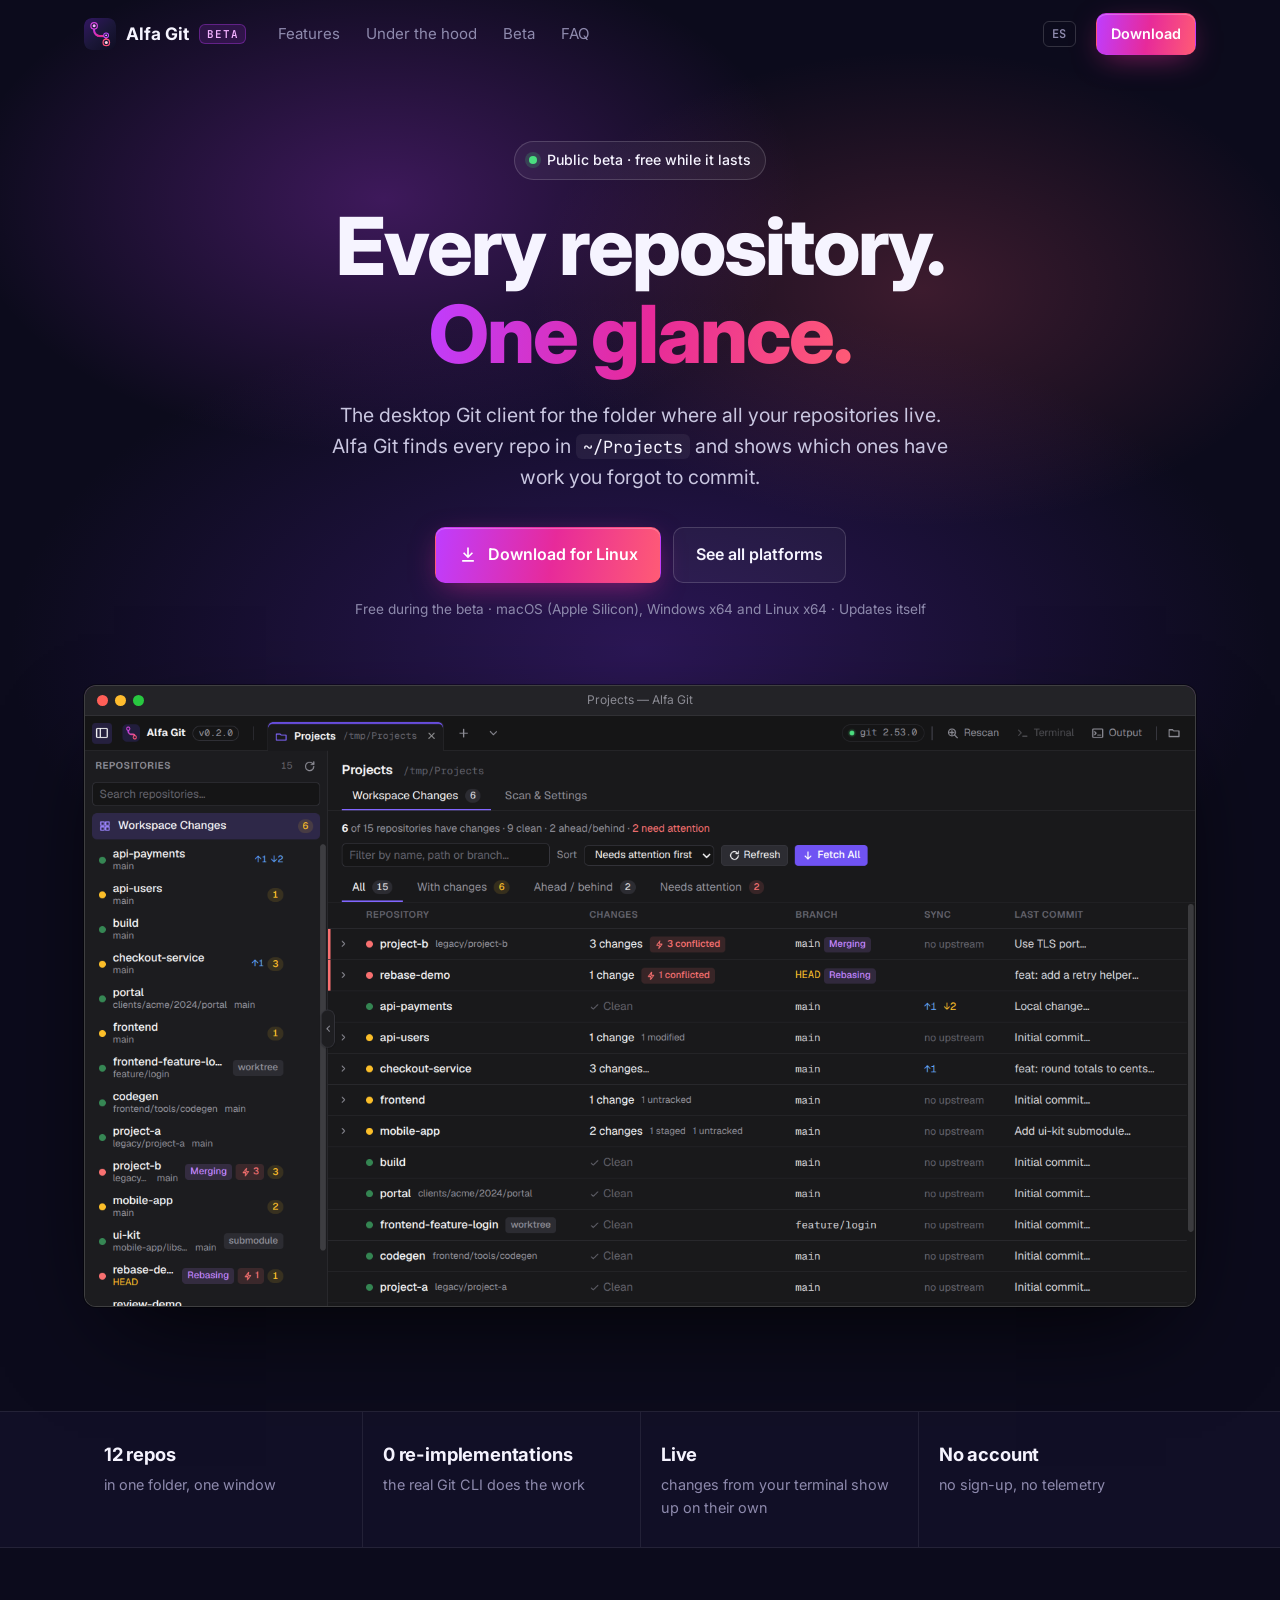
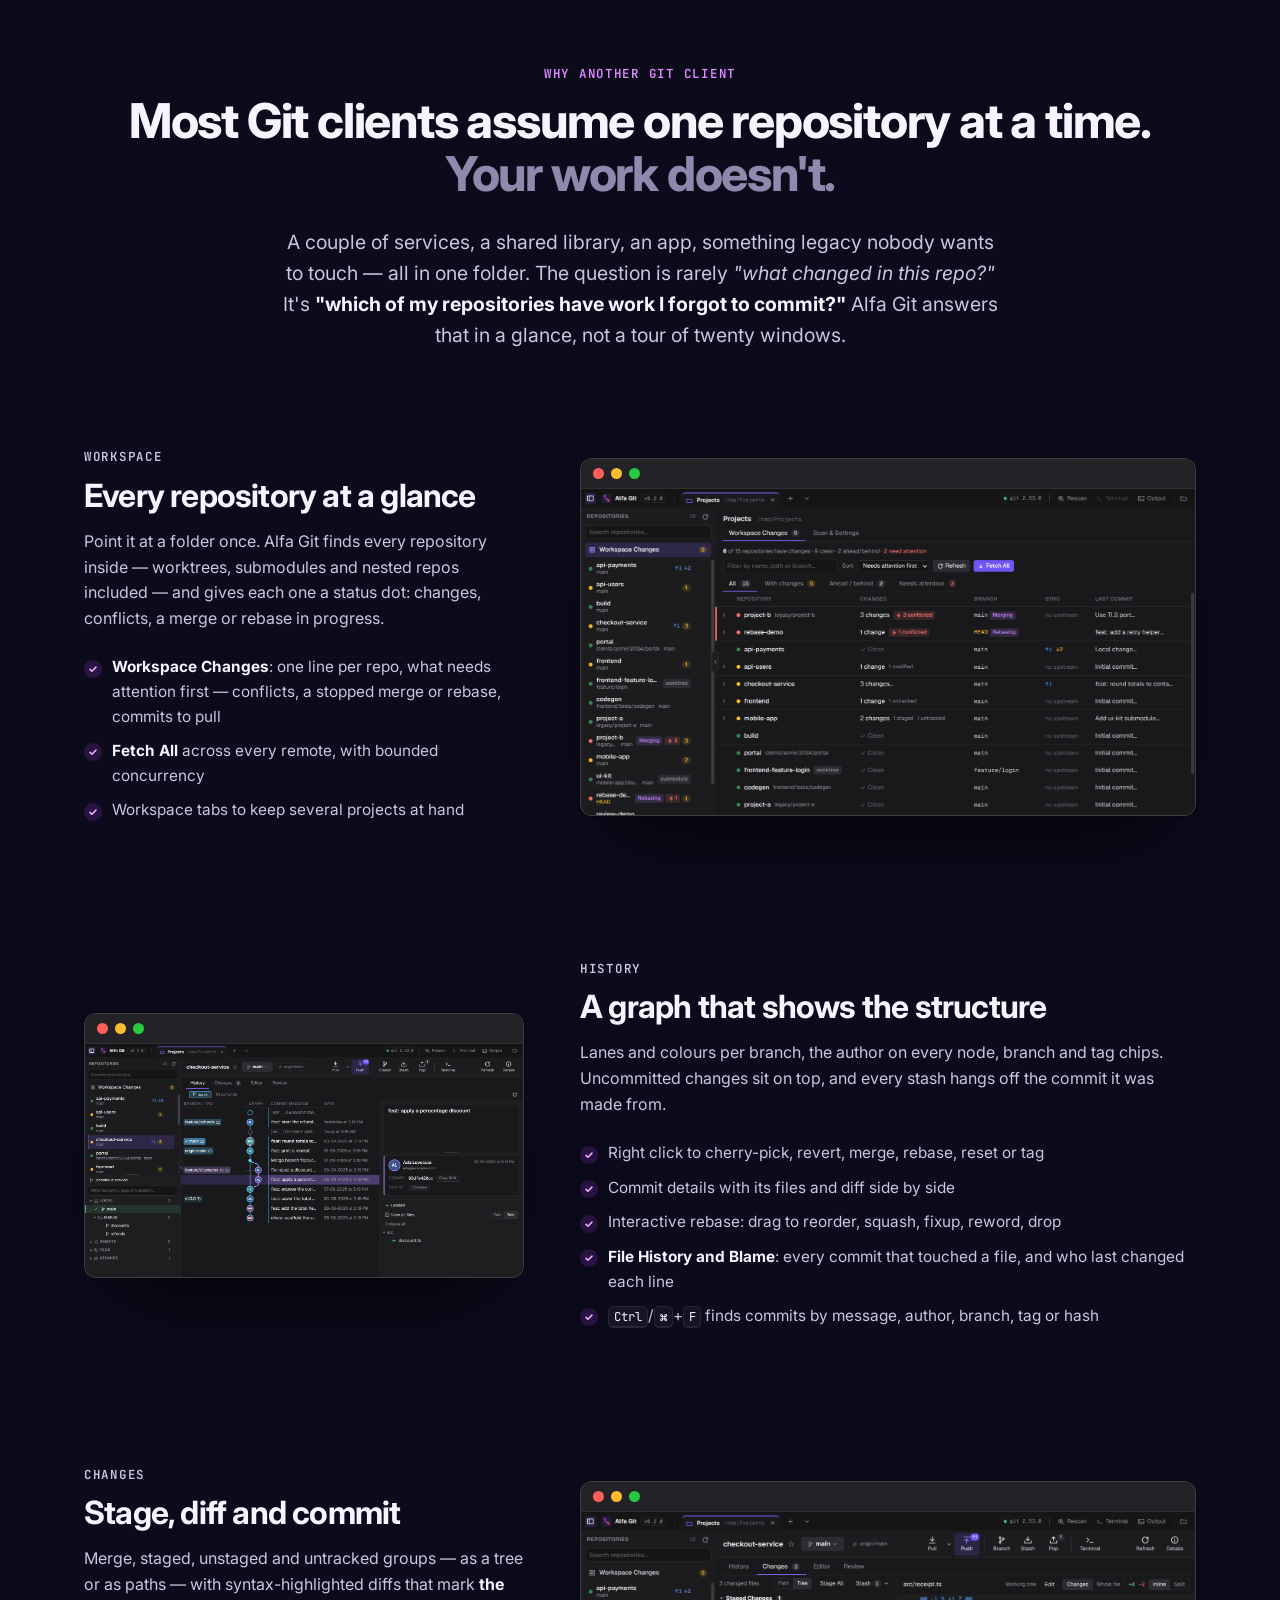
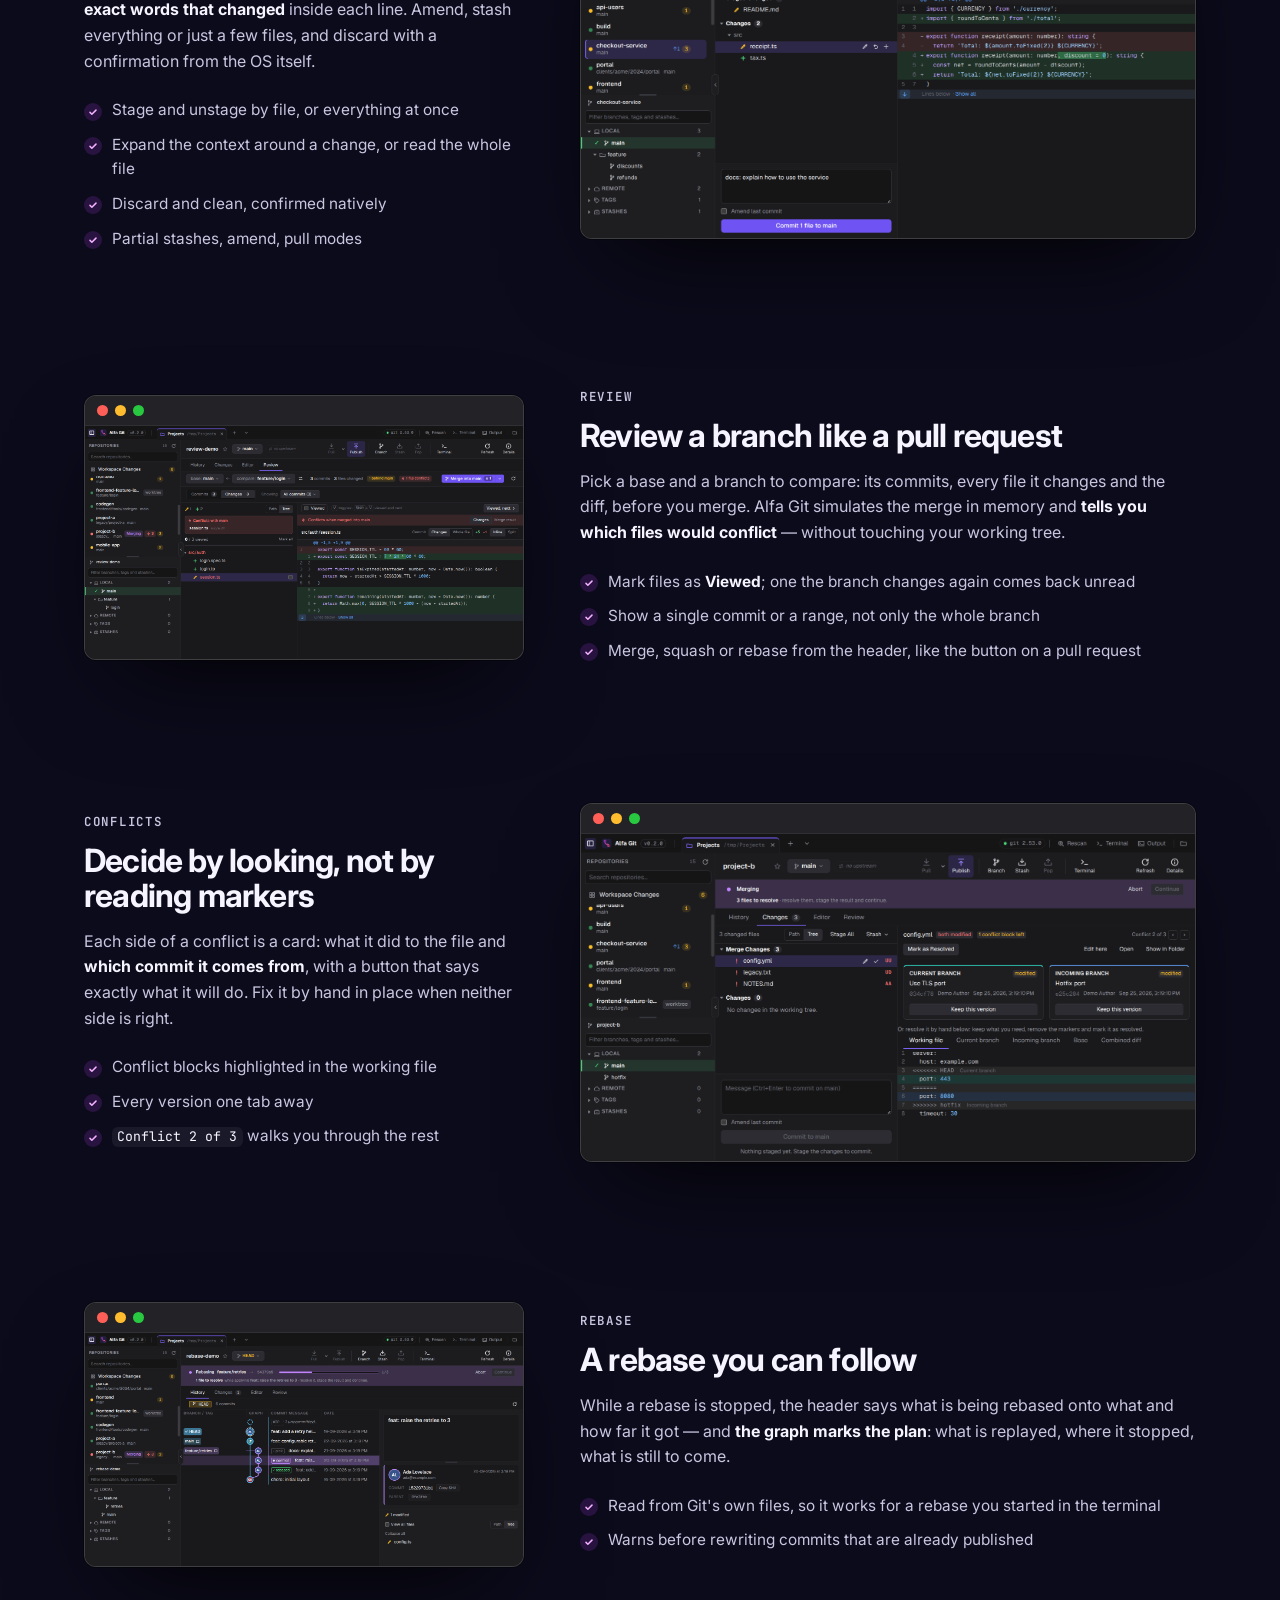
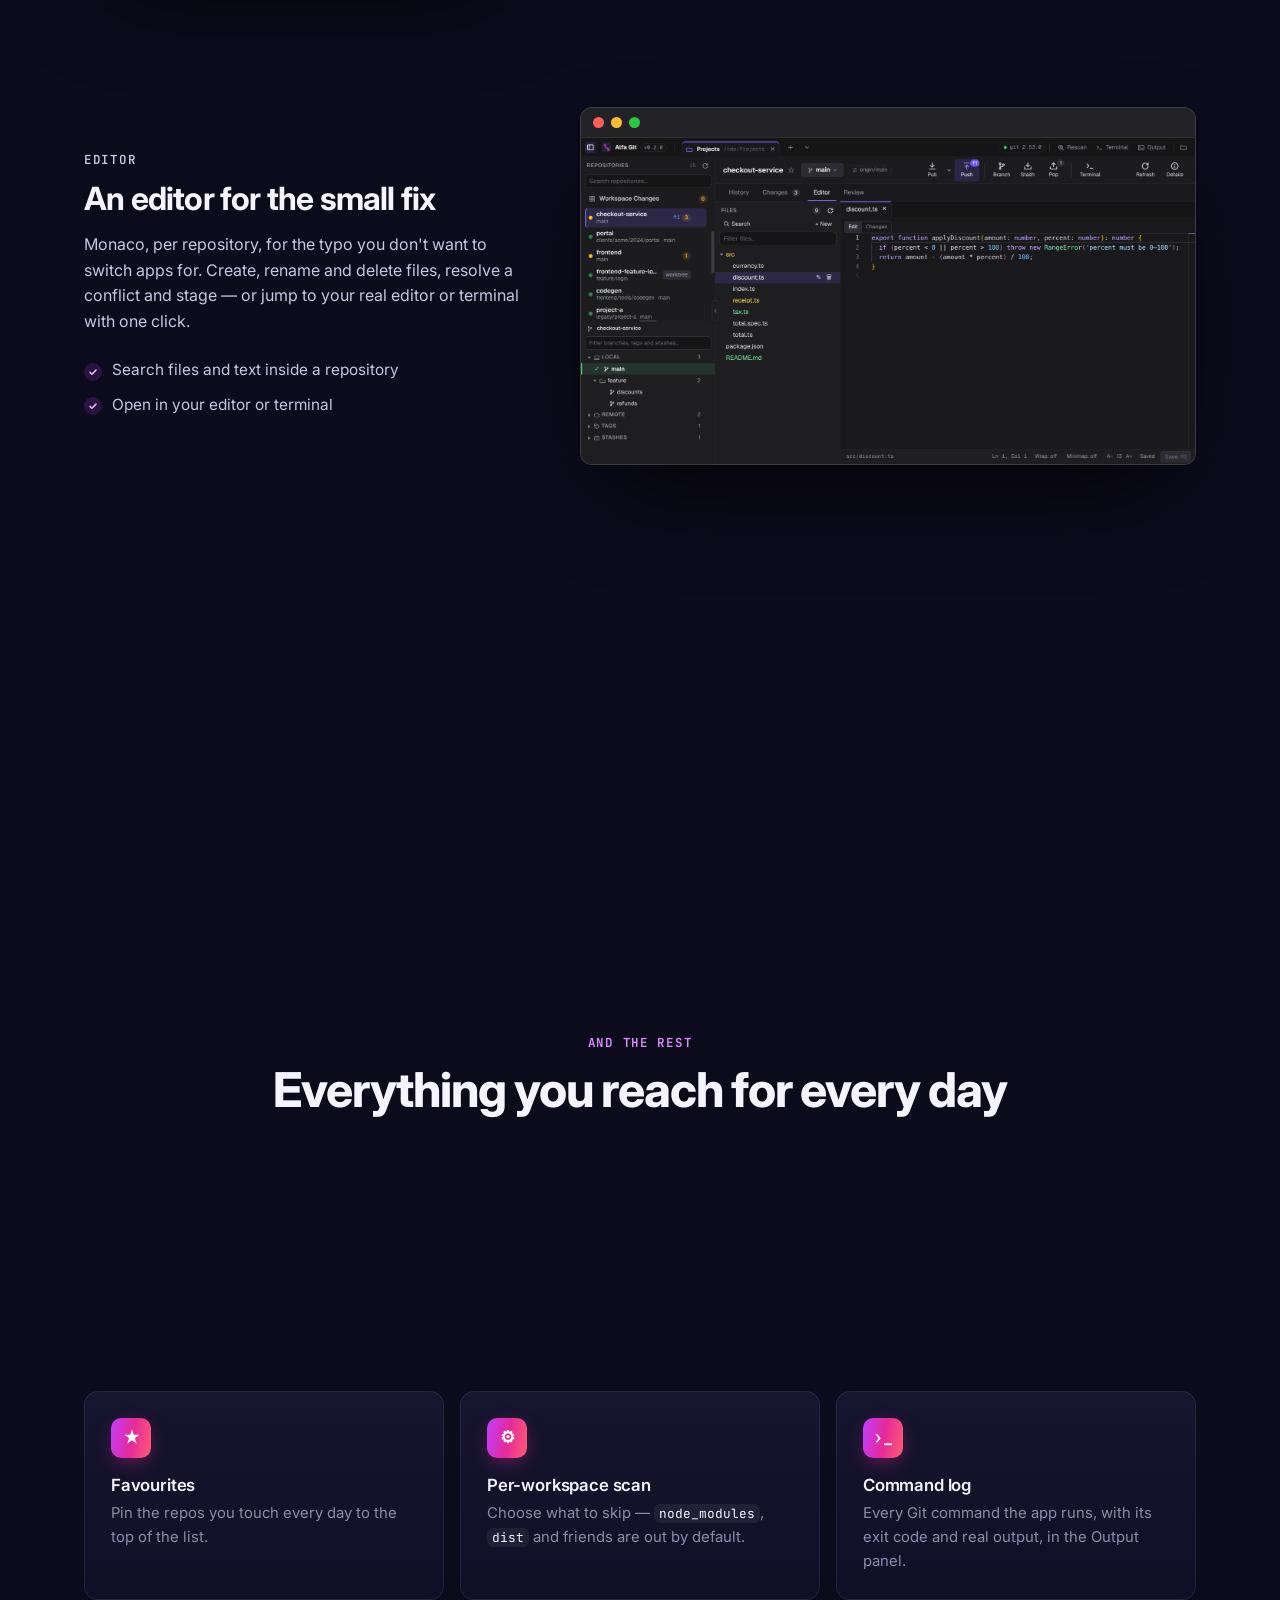
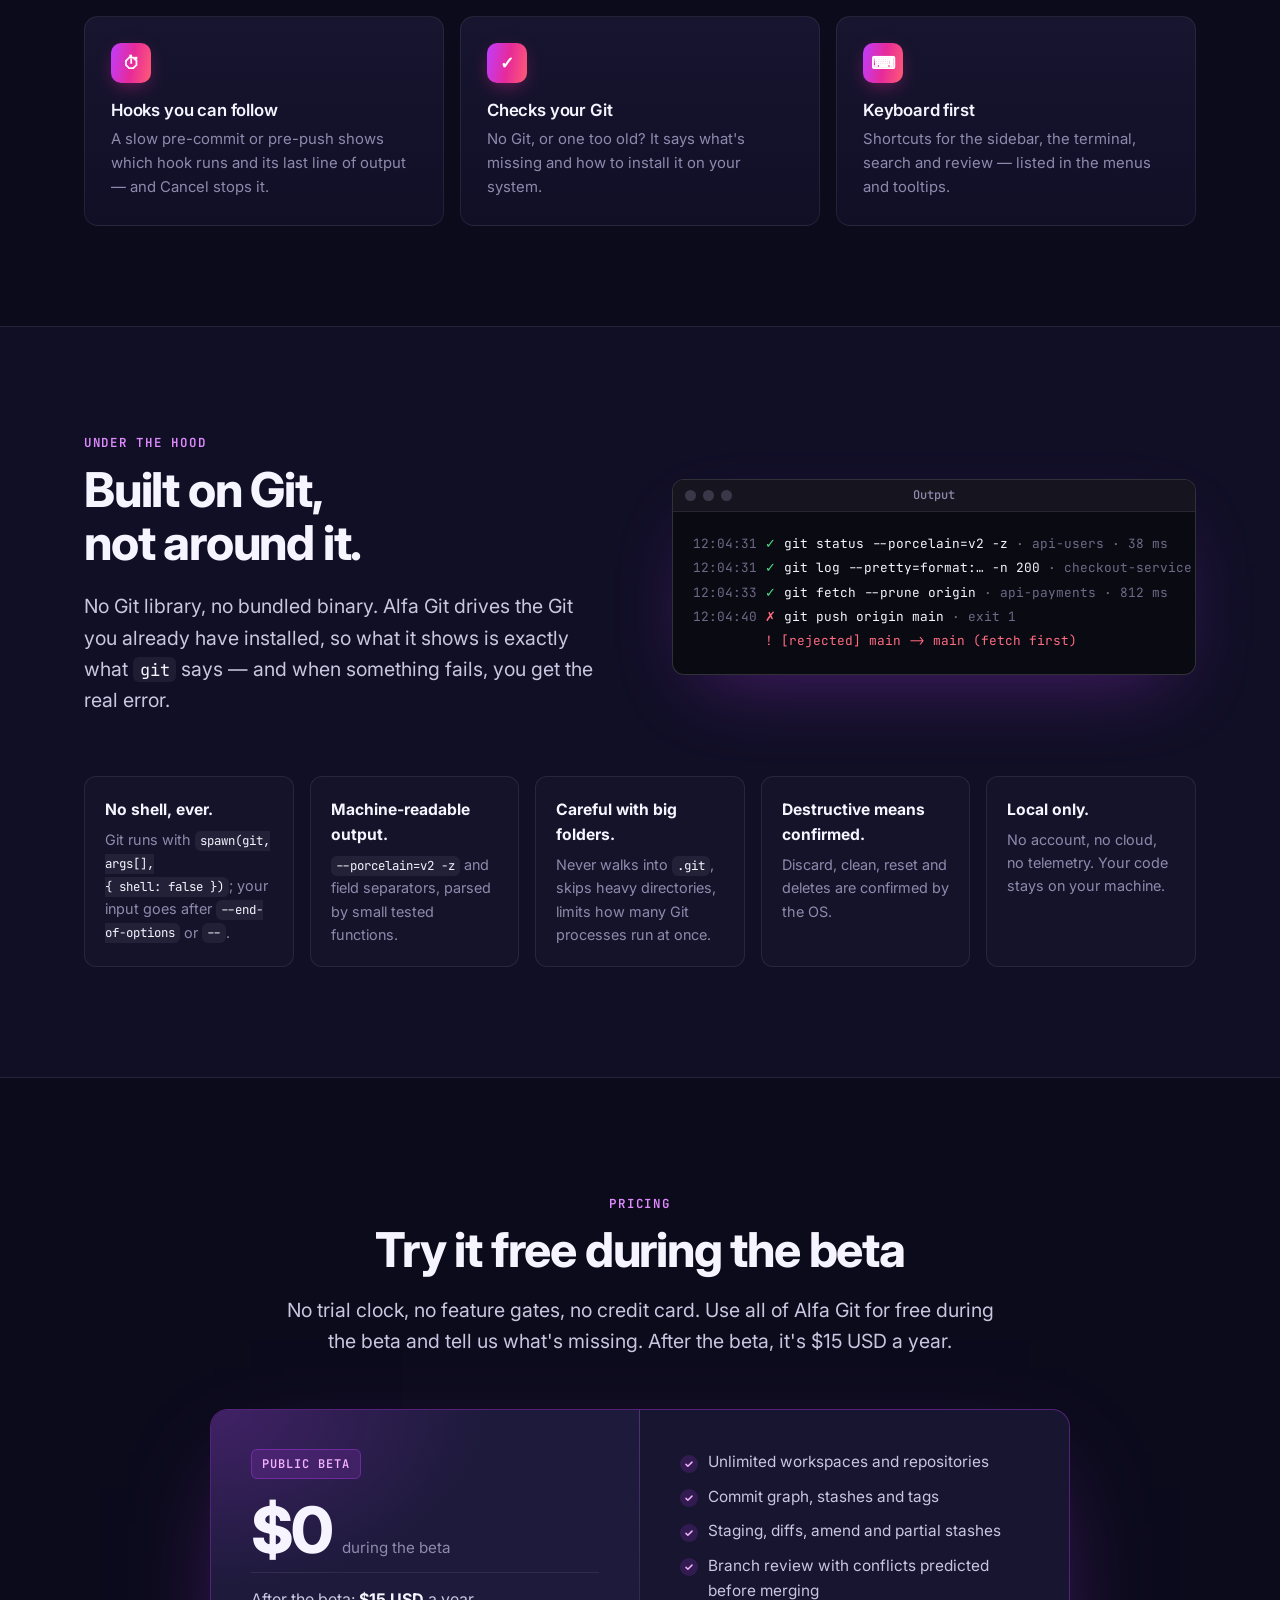
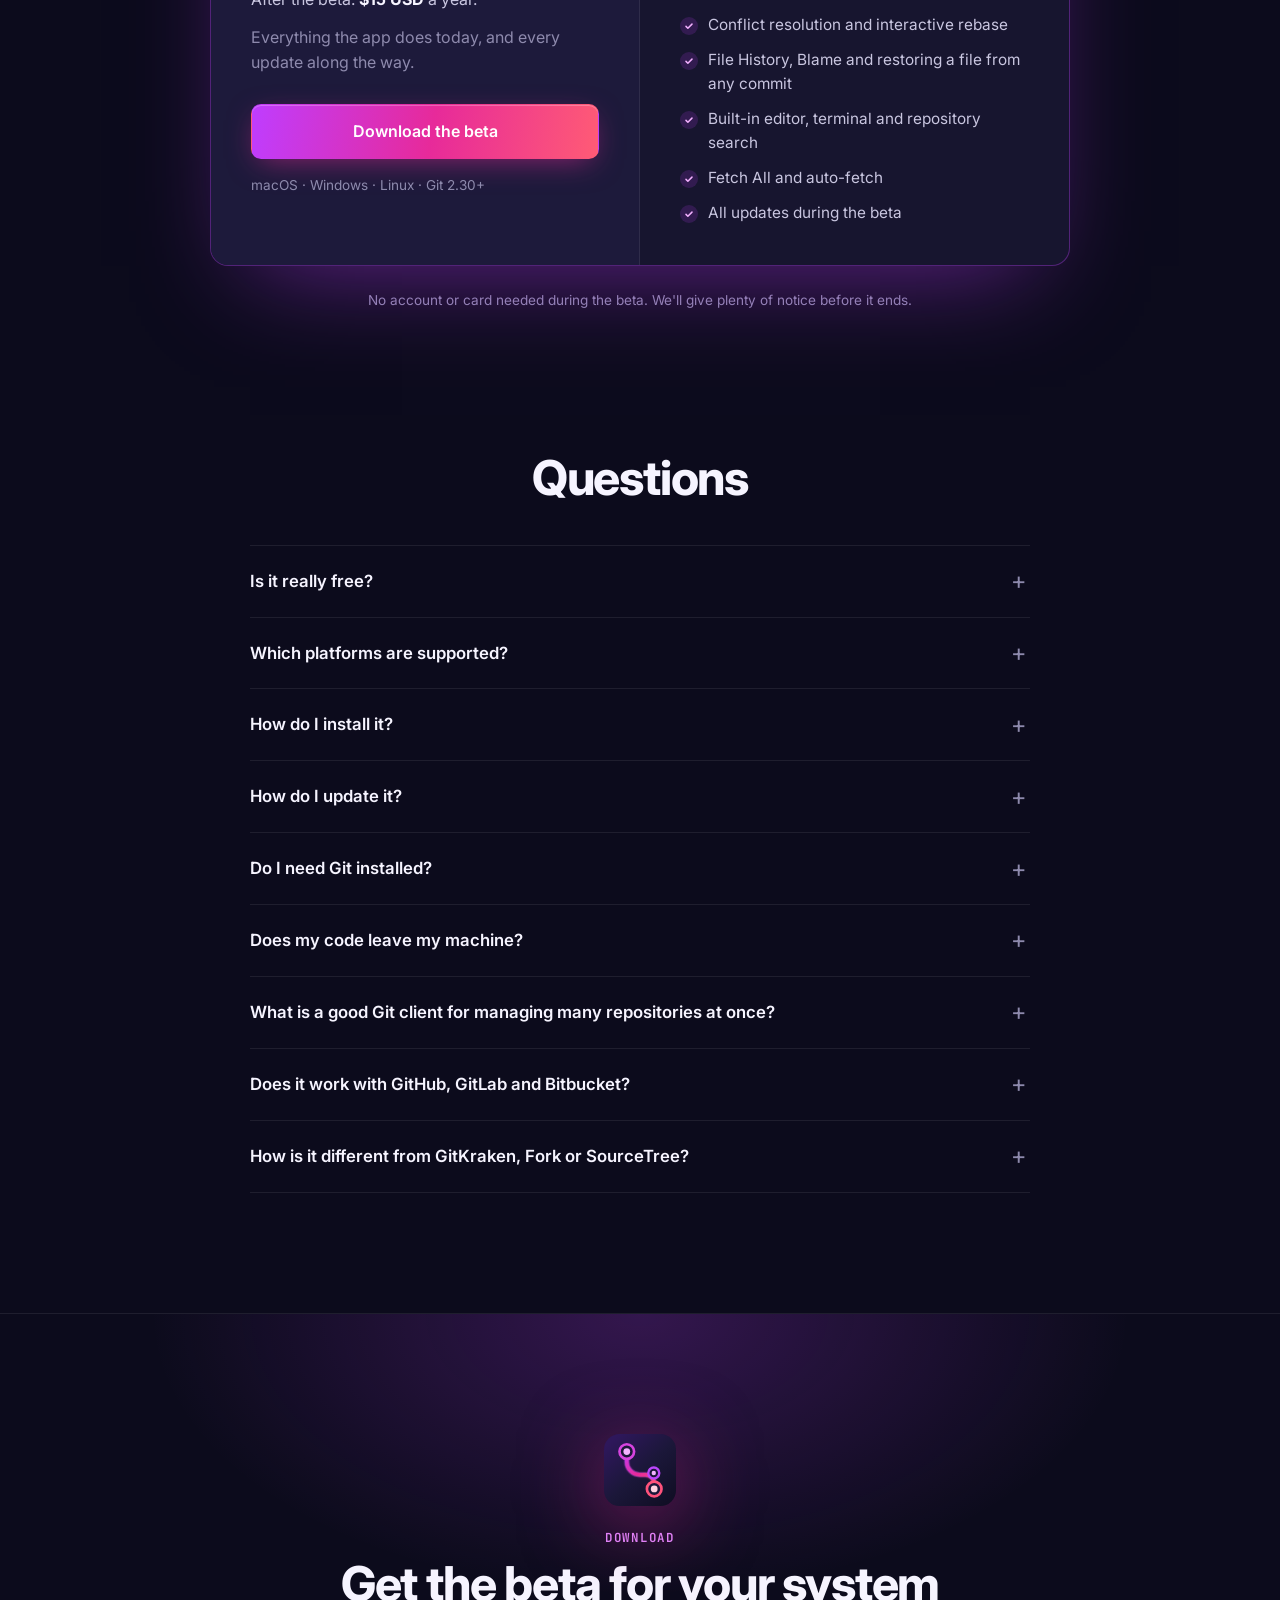
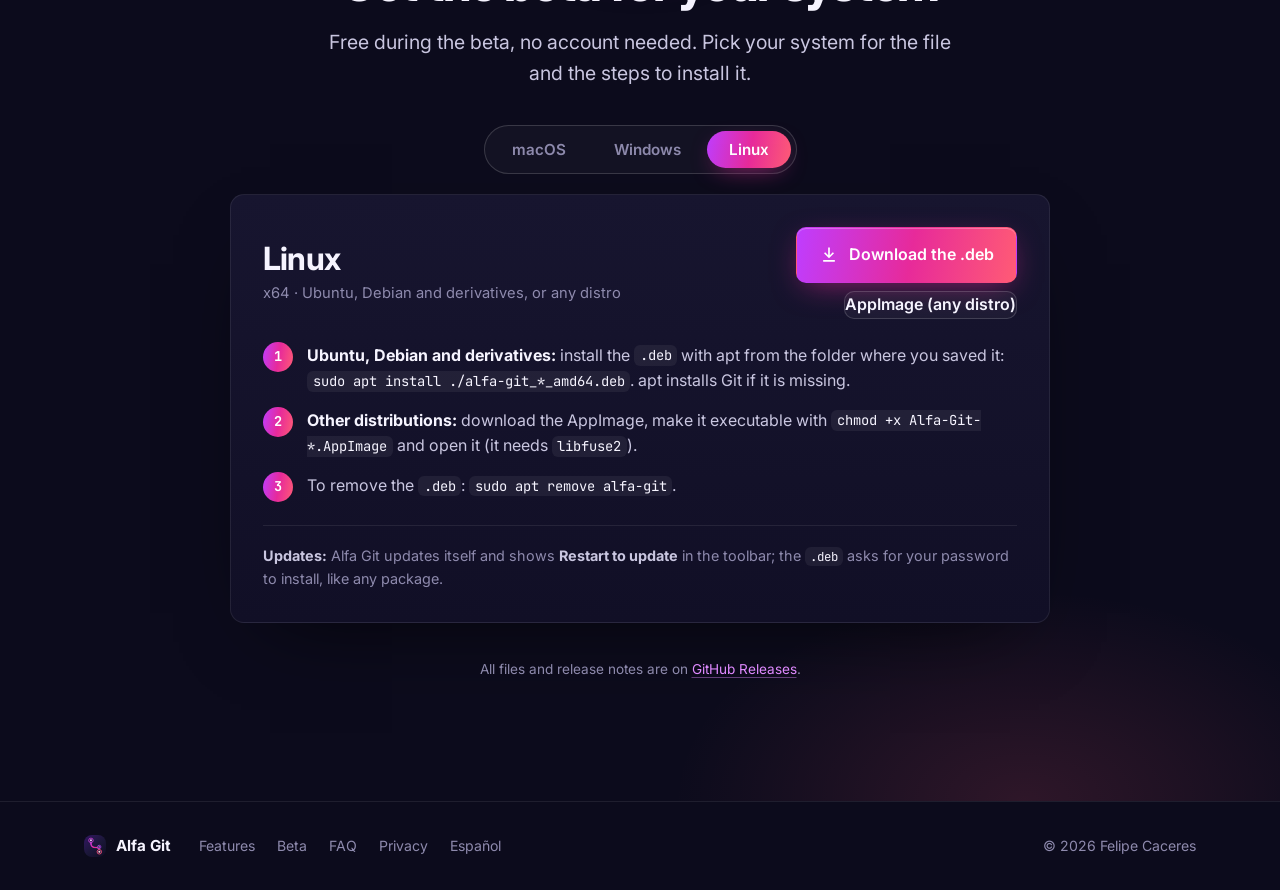
==== commit 39e3e61c: "Landing: instalar en Windows desde la Microsoft Store Co-Authored-By: Claude Opus 5.5 <noreply@anthr" ====
--- a/index.html
+++ b/index.html
@@ -100,7 +100,7 @@
       "name": "How do I install it?",
       "acceptedAnswer": {
         "@type": "Answer",
-        "text": "Each system has its own steps in Download. While Alfa Git is in beta its builds are not signed by Apple or Microsoft yet, so macOS asks you to trust the app once (System Settings › Privacy & Security › Open Anyway) and Windows SmartScreen may ask you to click More info › Run anyway."
+        "text": "Each system has its own steps in Download. On Windows, get it from the Microsoft Store: no warnings and no administrator rights. While Alfa Git is in beta the macOS build is not notarized by Apple yet, so macOS asks you to trust the app once (System Settings › Privacy & Security › Open Anyway)."
       }
     },
     {
@@ -108,7 +108,7 @@
       "name": "How do I update it?",
       "acceptedAnswer": {
         "@type": "Answer",
-        "text": "On Windows and Linux, Alfa Git updates itself: it downloads new versions in the background and shows Restart to update in the toolbar; it installs when you click it. On macOS it tells you when a new version is out and brings you to this page to download it. If you fall several versions behind, it asks you to update so you don't miss anything. You can also look now from Help › Check for Updates…."
+        "text": "On Windows, the Microsoft Store updates it. On Linux (and with the Windows .exe installer), Alfa Git updates itself: it downloads new versions in the background and shows Restart to update in the toolbar; it installs when you click it. On macOS it tells you when a new version is out and brings you to this page to download it. If you fall several versions behind, it asks you to update so you don't miss anything. You can also look now from Help › Check for Updates…."
       }
     },
     {
@@ -547,14 +547,16 @@
         </details>
         <details>
           <summary>How do I install it?</summary>
-          <p>Each system has its own steps in <a class="link" href="#download">Download</a>. While Alfa Git is in beta
-            its builds are not signed by Apple or Microsoft yet, so macOS asks you to trust the app once (System
-            Settings › Privacy &amp; Security › <strong>Open Anyway</strong>) and Windows SmartScreen may ask you to
-            click <strong>More info › Run anyway</strong>.</p>
+          <p>Each system has its own steps in <a class="link" href="#download">Download</a>. On Windows, get it from
+            the <a class="link" href="https://apps.microsoft.com/detail/9NN2J6NK5R95">Microsoft Store</a>: no warnings
+            and no administrator rights. While Alfa Git is in beta the macOS build is not notarized by Apple yet, so
+            macOS asks you to trust the app once (System Settings › Privacy &amp; Security › <strong>Open
+            Anyway</strong>).</p>
         </details>
         <details>
           <summary>How do I update it?</summary>
-          <p>On Windows and Linux, Alfa Git updates itself: it downloads new versions in the background and shows
+          <p>On Windows, the Microsoft Store updates it. On Linux (and with the Windows <code>.exe</code> installer),
+            Alfa Git updates itself: it downloads new versions in the background and shows
             <strong>Restart to update</strong> in the toolbar; it installs when you click it. On macOS it tells you
             when a new version is out and brings you to this page to download it. If you fall several versions
             behind, it asks you to update so you don't miss anything. You can also look now from <strong>Help ›
@@ -644,20 +646,26 @@
               <p class="os-panel__meta">Windows 10 and 11 · x64</p>
             </div>
             <div class="os-panel__actions">
-              <a class="btn btn--primary btn--lg" data-link="exe" href="https://github.com/while1is1/alfagit-releases/releases/latest"><svg viewBox="0 0 24 24" aria-hidden="true"><path d="M11 3h2v9.17l3.59-3.58L18 10l-6 6-6-6 1.41-1.41L11 12.17V3zM5 18h14v2H5z"/></svg>Download for Windows</a>
-              <span class="os-panel__file">.exe installer · x64</span>
+              <a class="btn btn--primary btn--lg" href="https://apps.microsoft.com/detail/9NN2J6NK5R95"><svg viewBox="0 0 24 24" aria-hidden="true"><path d="M7 7V6a5 5 0 0 1 10 0v1h3a1 1 0 0 1 1 1v12a2 2 0 0 1-2 2H5a2 2 0 0 1-2-2V8a1 1 0 0 1 1-1h3zm2 0h6V6a3 3 0 0 0-6 0v1z"/></svg>Get it from Microsoft Store</a>
+              <span class="os-panel__file">Microsoft Store · x64</span>
             </div>
           </div>
           <div class="notice" role="note">
             <span class="tag">Beta</span>
-            <p><strong>This is a beta, not a production release.</strong> Alfa Git is in public beta and its installer is not code-signed yet, so Windows SmartScreen may stop it the first time. It installs for your user only, with no administrator rights.</p>
+            <p><strong>This is a beta, not a production release.</strong> On Windows, Alfa Git comes from the Microsoft Store: signed by Microsoft, with no SmartScreen warning, and the Store keeps it up to date.</p>
           </div>
           <ol class="steps">
-            <li><strong>Run the installer</strong> (<code>Alfa Git-…-win-x64-setup.exe</code>) from your Downloads folder.</li>
-            <li>If you see <strong>“Windows protected your PC”</strong>, click <strong>More info</strong> and then <strong>Run anyway</strong>.</li>
-            <li><strong>Choose where to install it</strong> (the default is fine) and finish. Alfa Git shows up in the Start menu and on the desktop.</li>
+            <li><strong>Click Get it from Microsoft Store.</strong> The Store app opens on Alfa Git’s page (or the web page, if the Store app is not available).</li>
+            <li><strong>Click Get</strong> (or <strong>Install</strong>). No account or administrator rights needed.</li>
+            <li><strong>Open Alfa Git</strong> from the Store or the Start menu.</li>
           </ol>
-          <p class="os-panel__note"><strong>Updates:</strong> Alfa Git updates itself. It downloads new versions in the background and shows <strong>Restart to update</strong> in the toolbar. If the automatic download fails, it brings you back here. Needs <a class="link" href="https://git-scm.com/downloads/win">Git for Windows</a> 2.30+.</p>
+          <p class="os-panel__note"><strong>Already installed it with the <code>.exe</code>?</strong> Uninstall that copy first from <strong>Settings › Apps</strong>, so you don’t end up with two. Your workspaces and settings are kept.</p>
+          <details class="os-panel__alt">
+            <summary>Can’t use the Microsoft Store? Download the <code>.exe</code> installer</summary>
+            <p>The same app as a classic installer, for your user only. It is not code-signed yet, so Windows SmartScreen may stop it the first time: click <strong>More info</strong> and then <strong>Run anyway</strong>. If <strong>Smart App Control</strong> is on (Windows 11), Windows blocks it with no way to run it: use the Microsoft Store. It updates itself and shows <strong>Restart to update</strong> in the toolbar.</p>
+            <p><a class="btn btn--ghost" data-link="exe" href="https://github.com/while1is1/alfagit-releases/releases/latest"><svg viewBox="0 0 24 24" aria-hidden="true"><path d="M11 3h2v9.17l3.59-3.58L18 10l-6 6-6-6 1.41-1.41L11 12.17V3zM5 18h14v2H5z"/></svg>Download the .exe installer</a></p>
+          </details>
+          <p class="os-panel__note"><strong>Updates:</strong> the Microsoft Store updates Alfa Git on its own, like any other Store app. Needs <a class="link" href="https://git-scm.com/downloads/win">Git for Windows</a> 2.30+.</p>
         </div>
 
         <div class="os-panel" id="panel-linux" role="tabpanel" aria-labelledby="tab-linux" data-os="linux" tabindex="0">
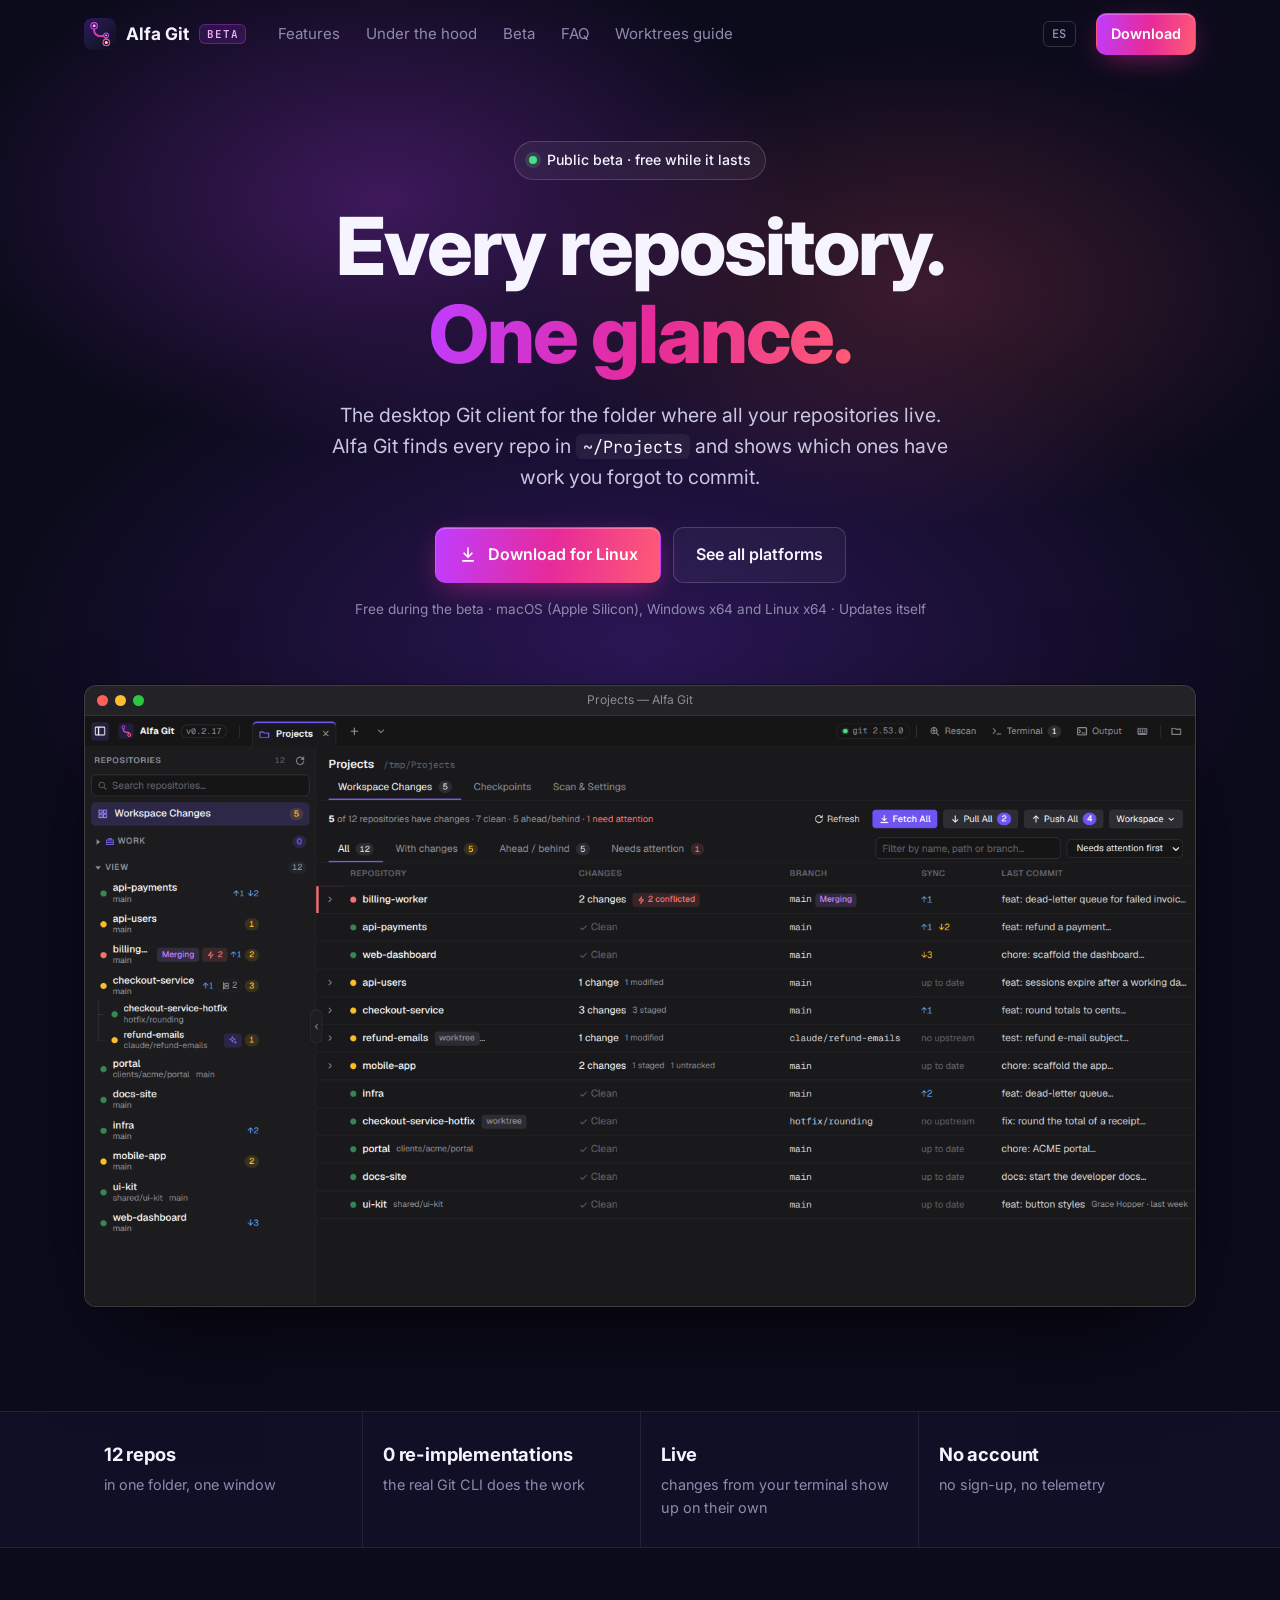
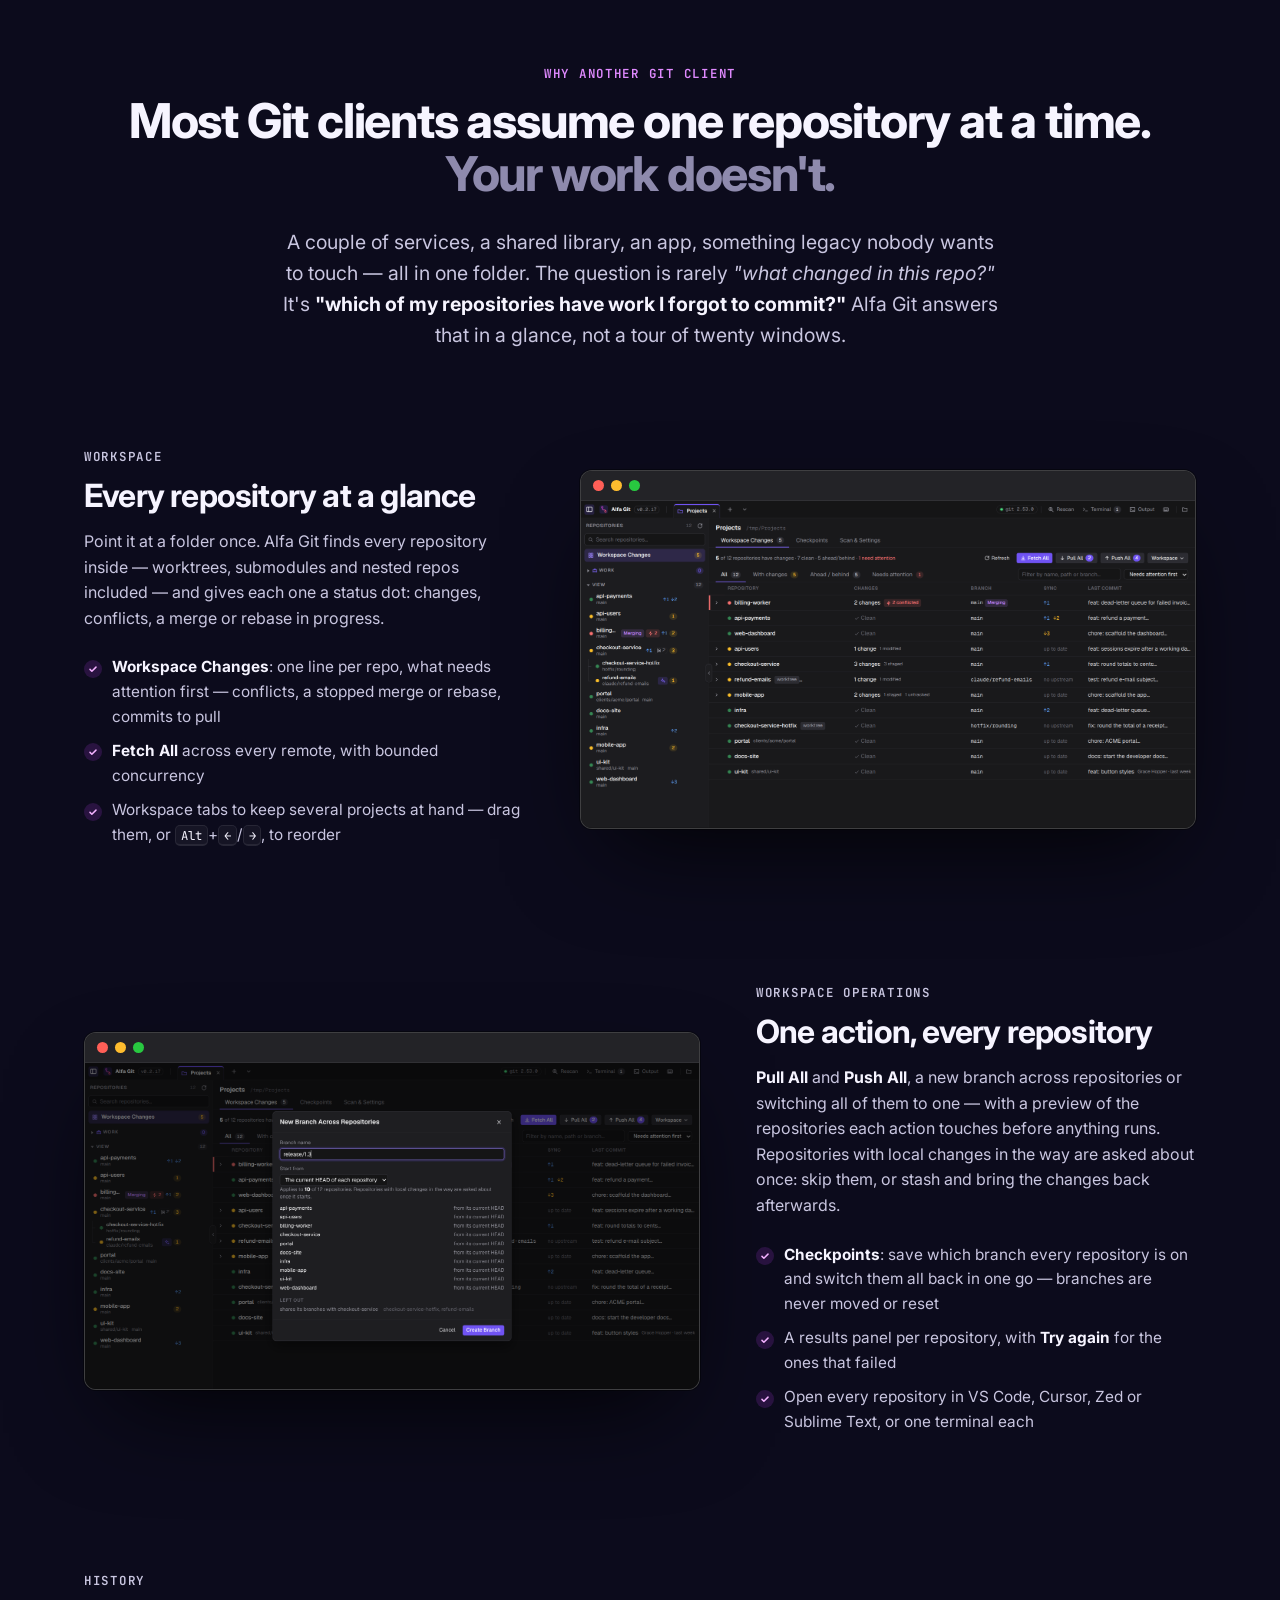
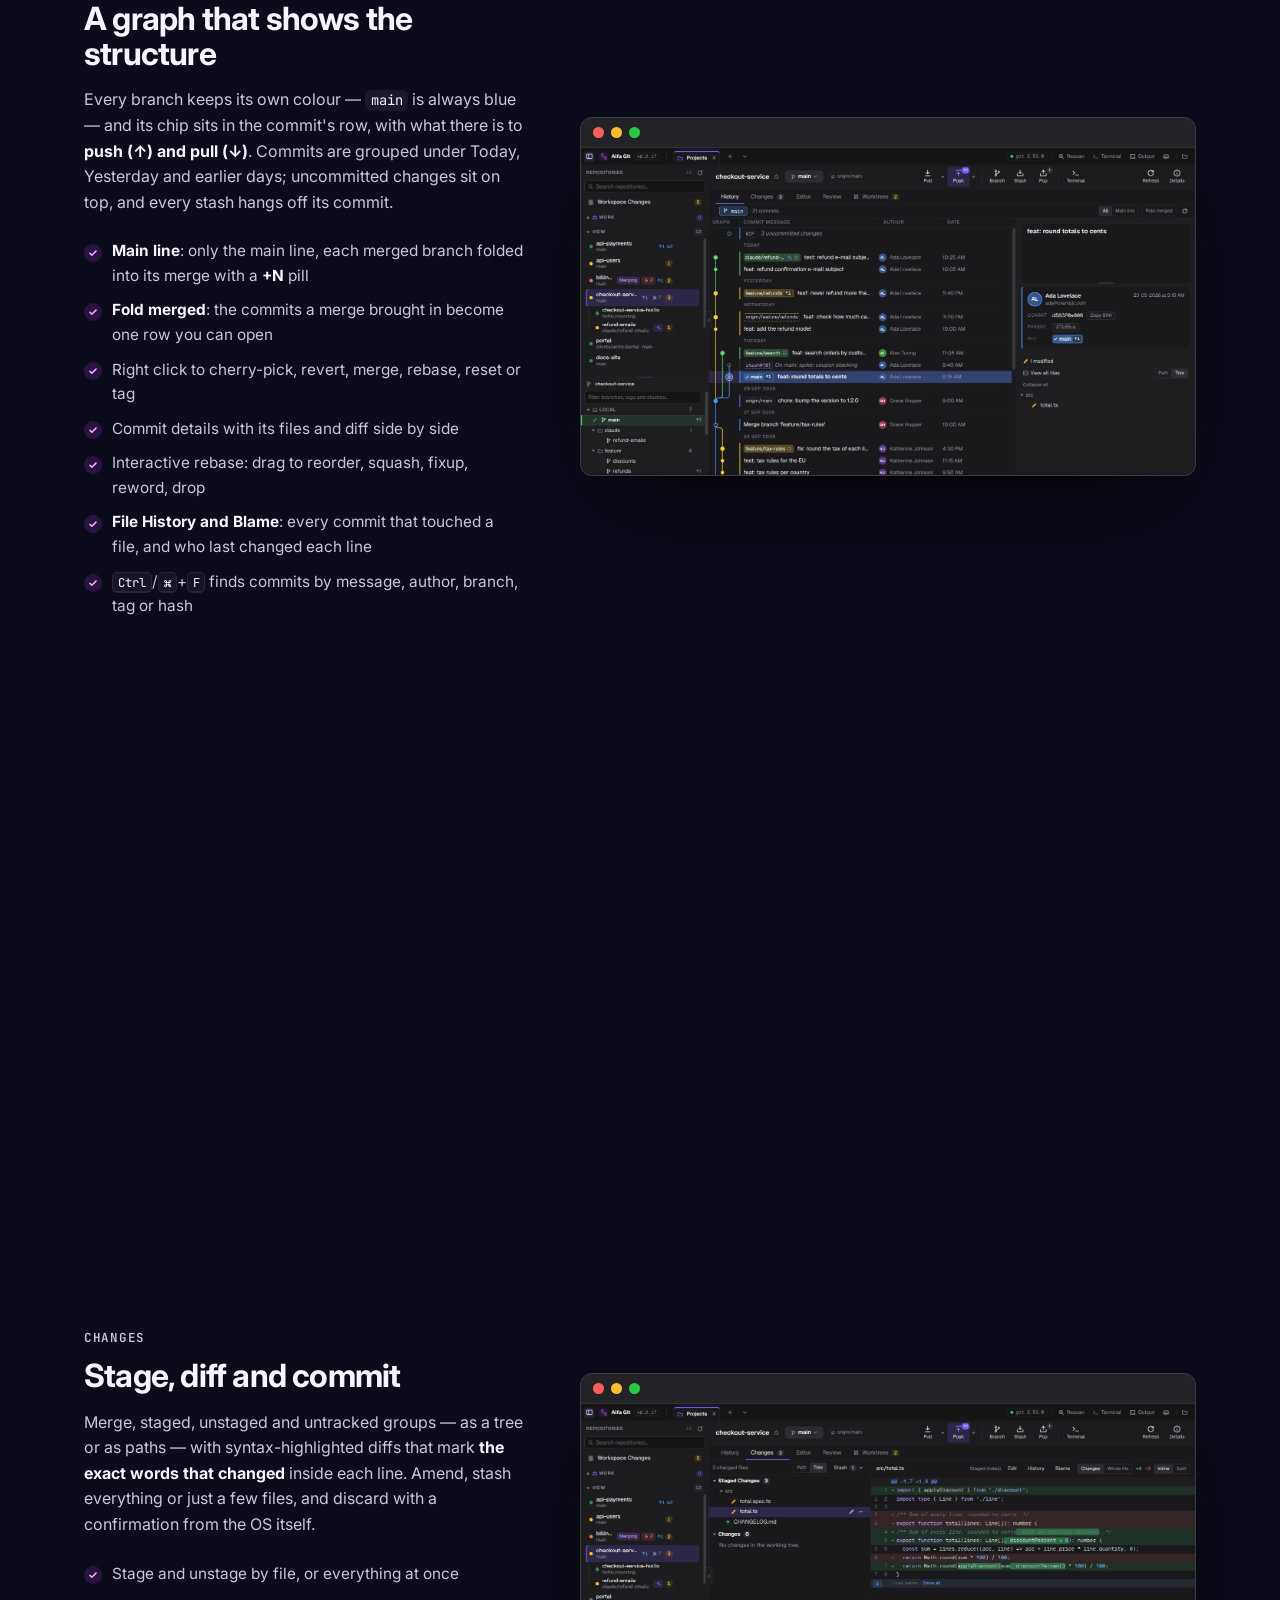
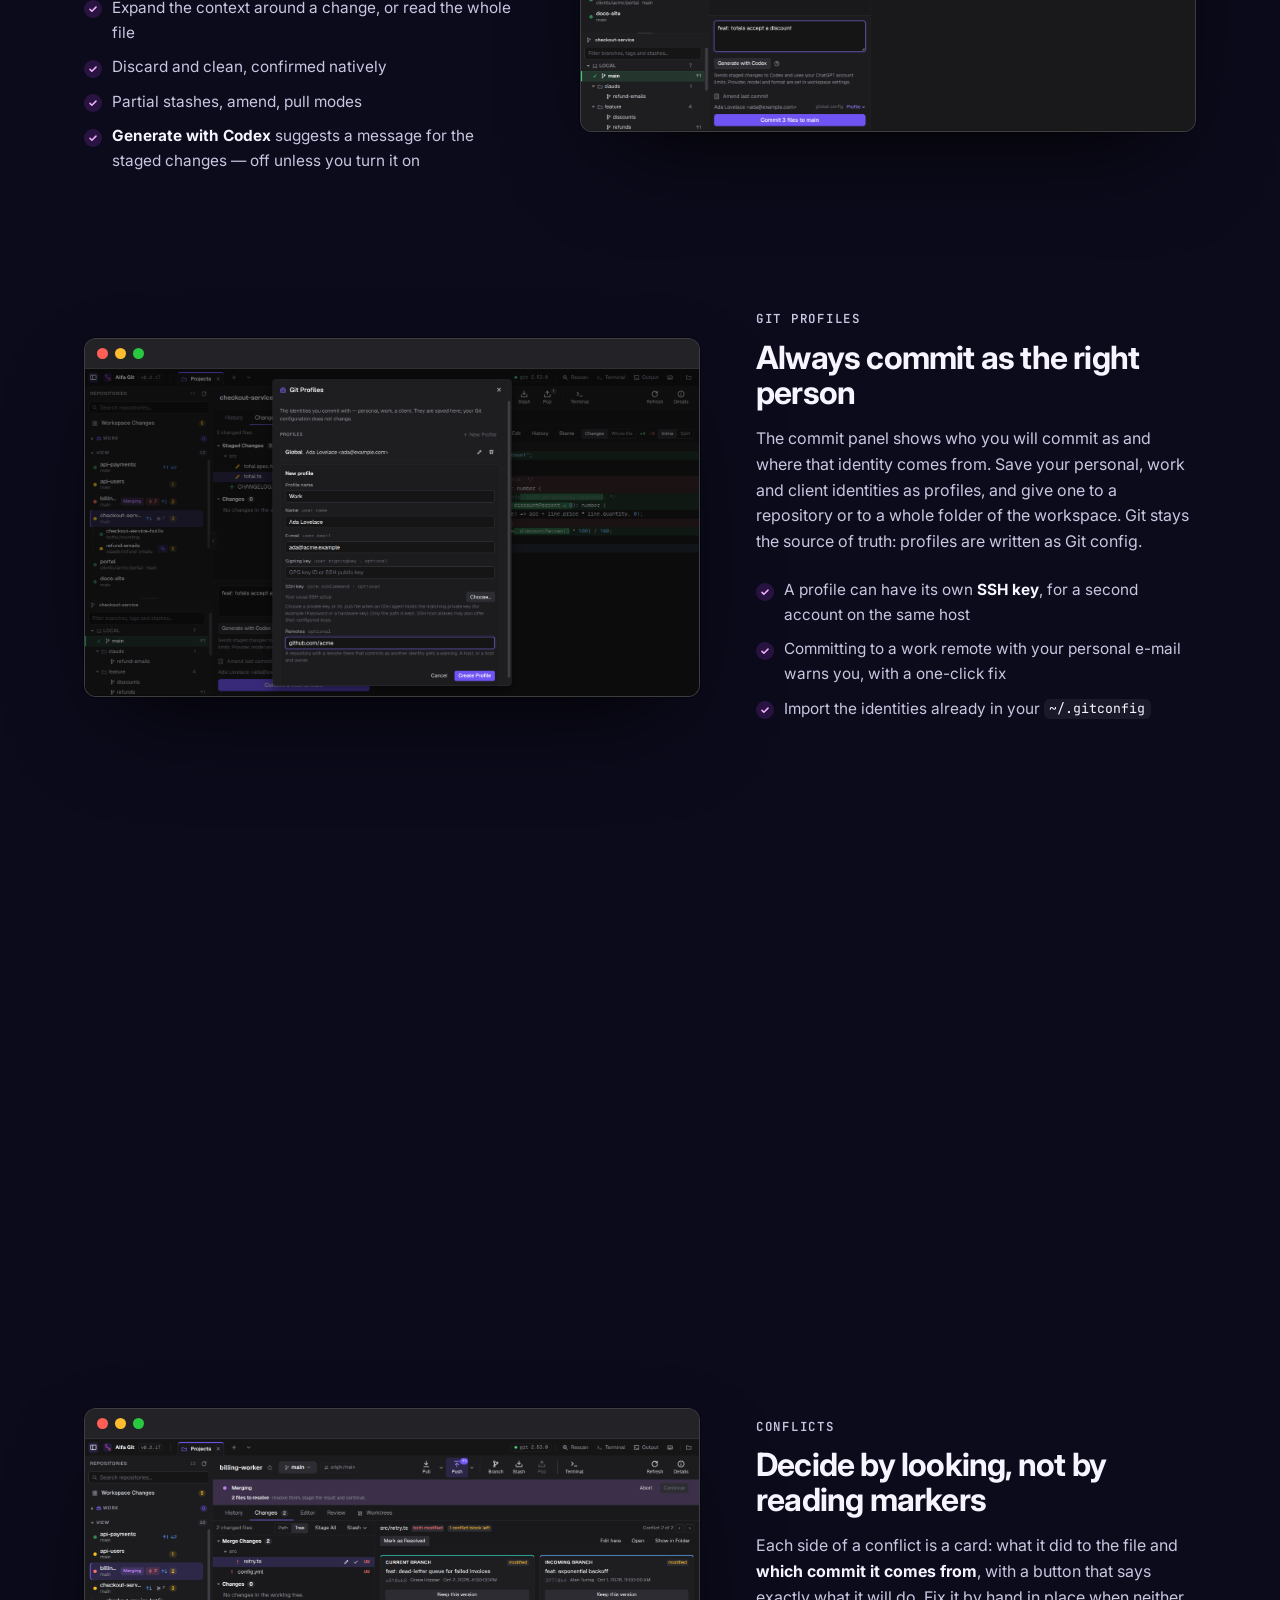
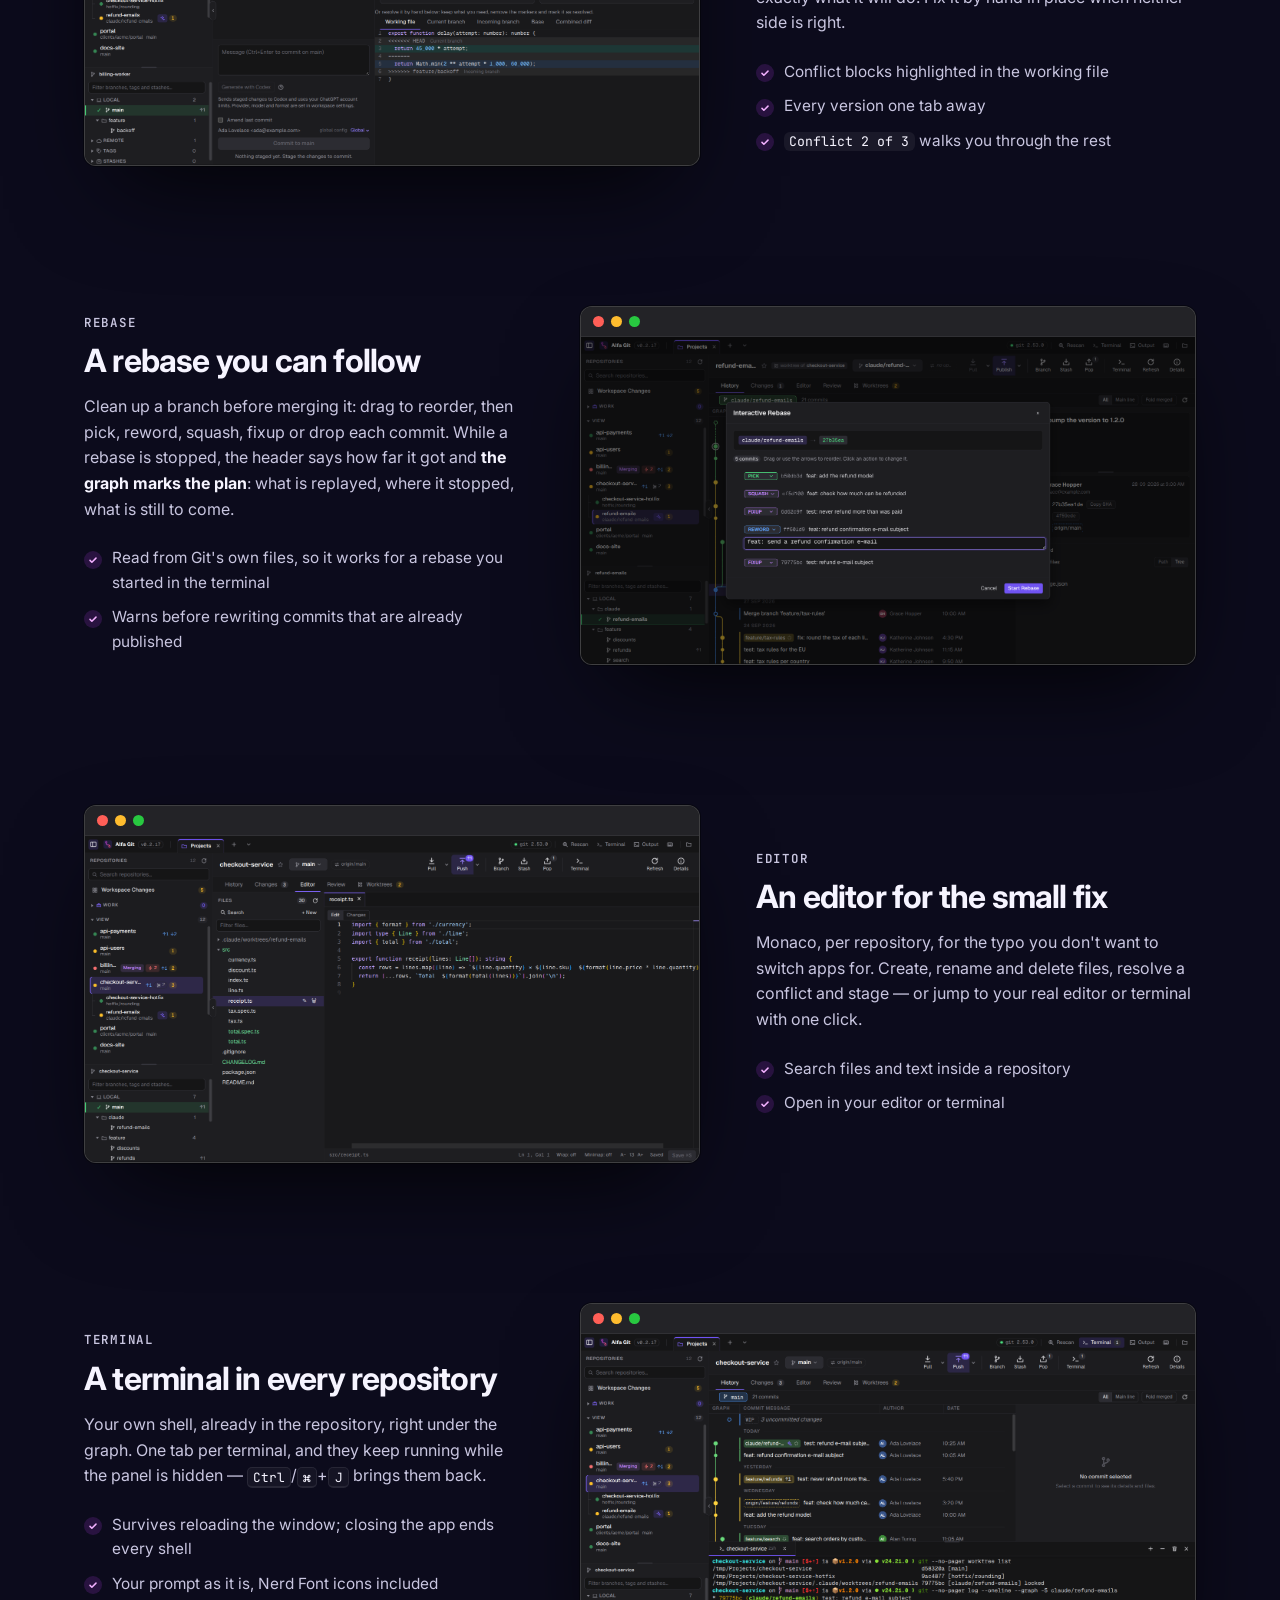
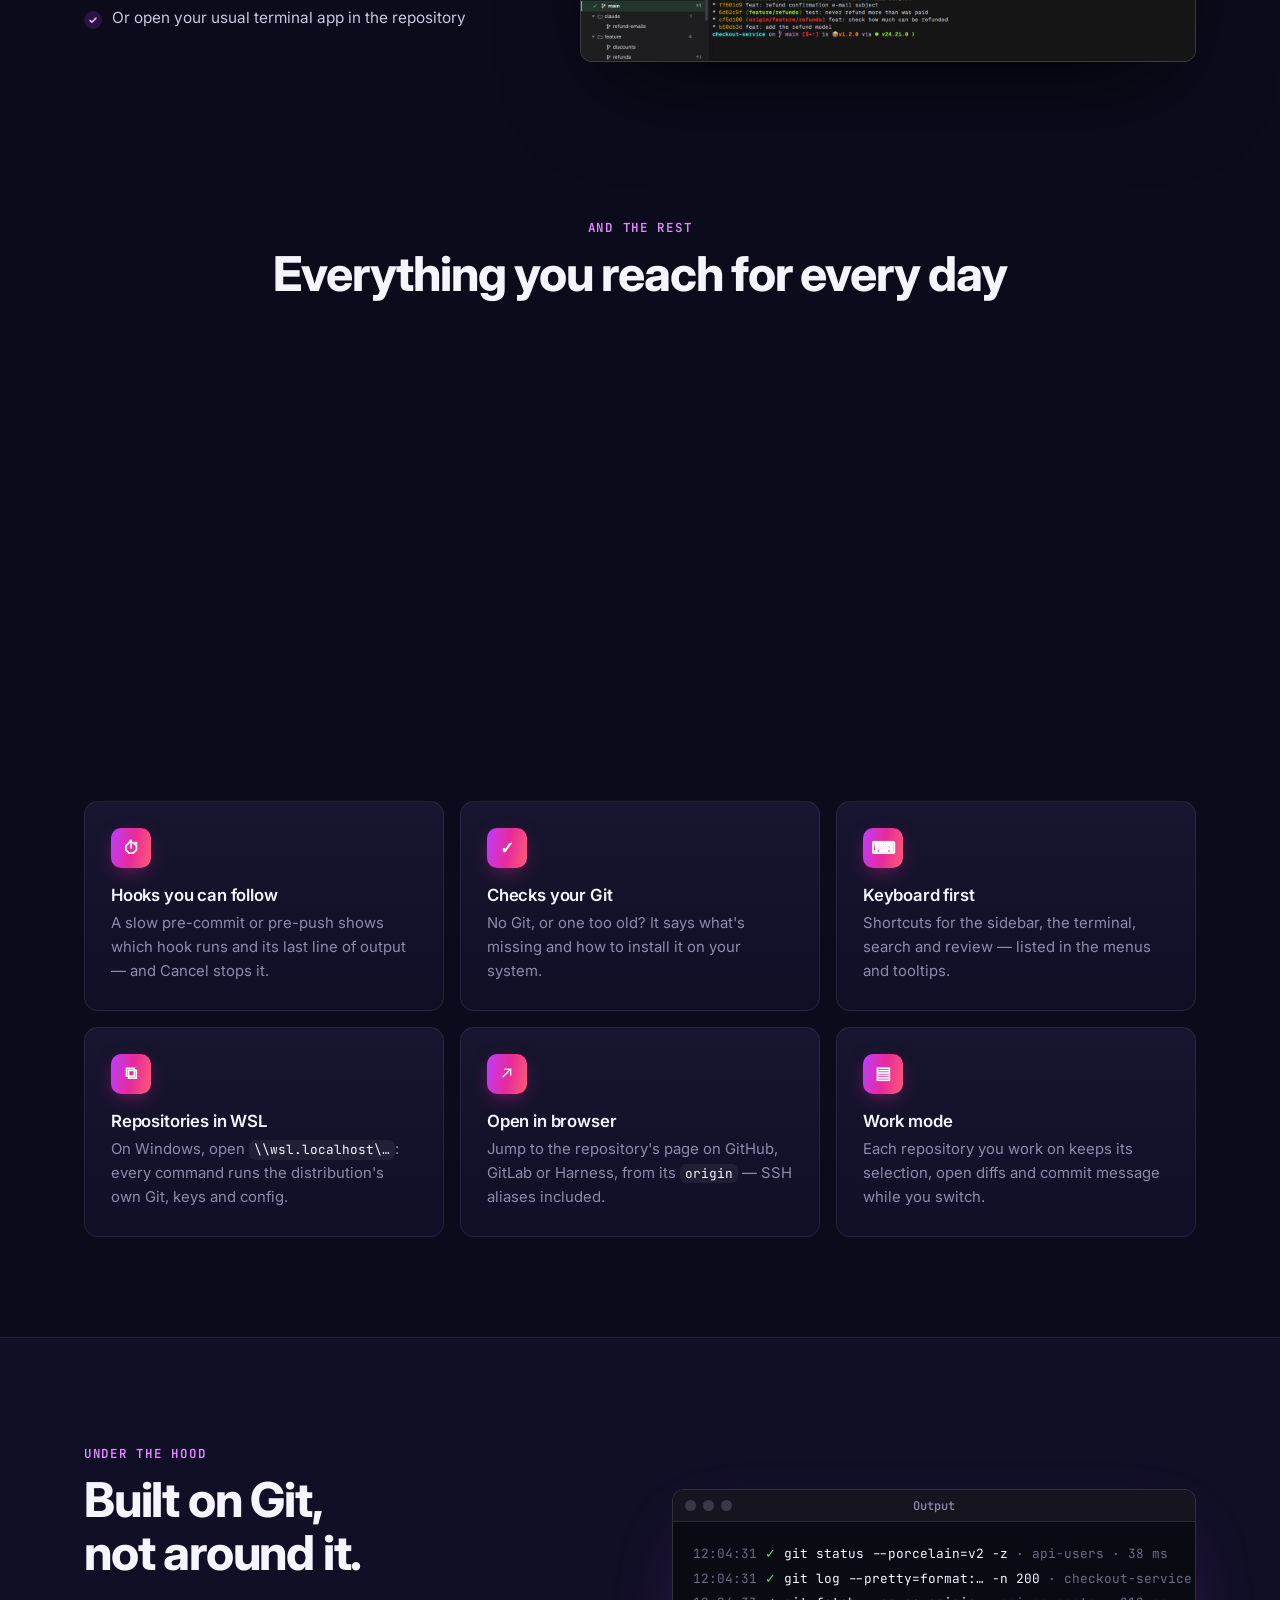
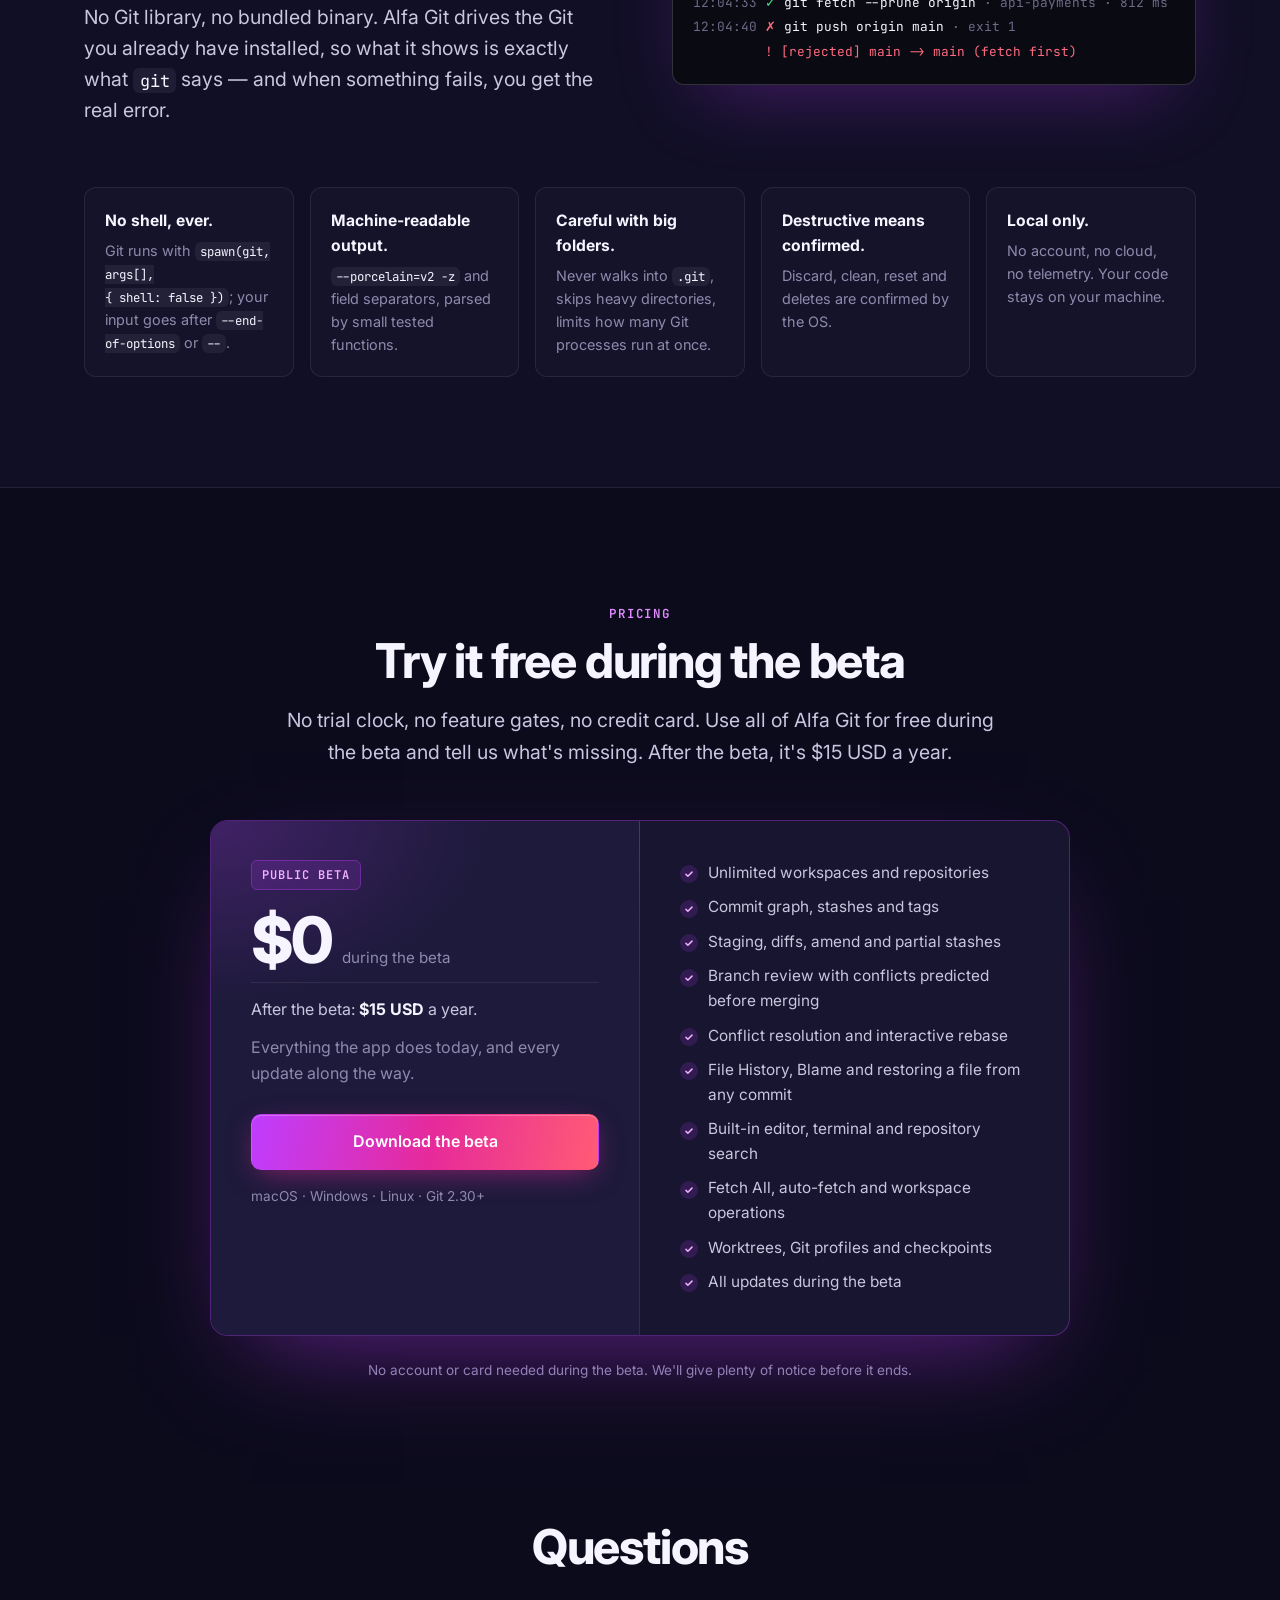
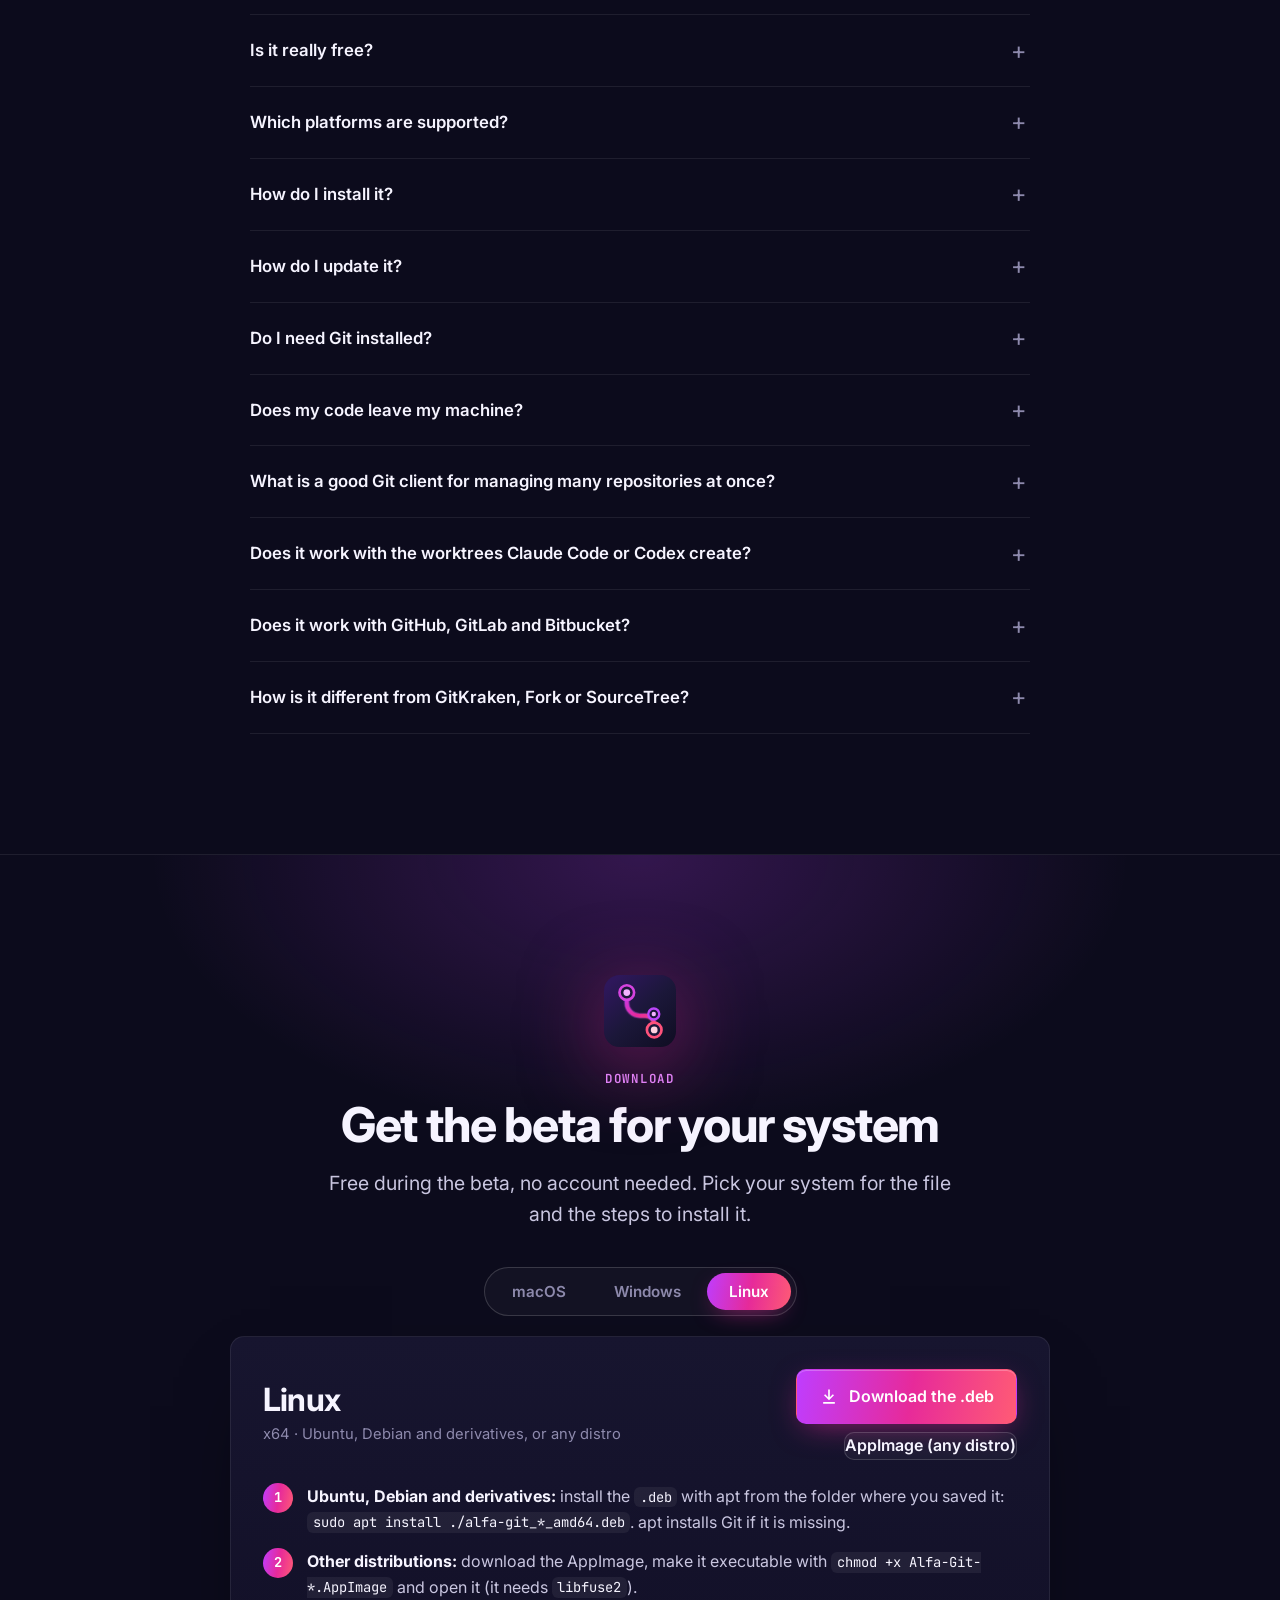
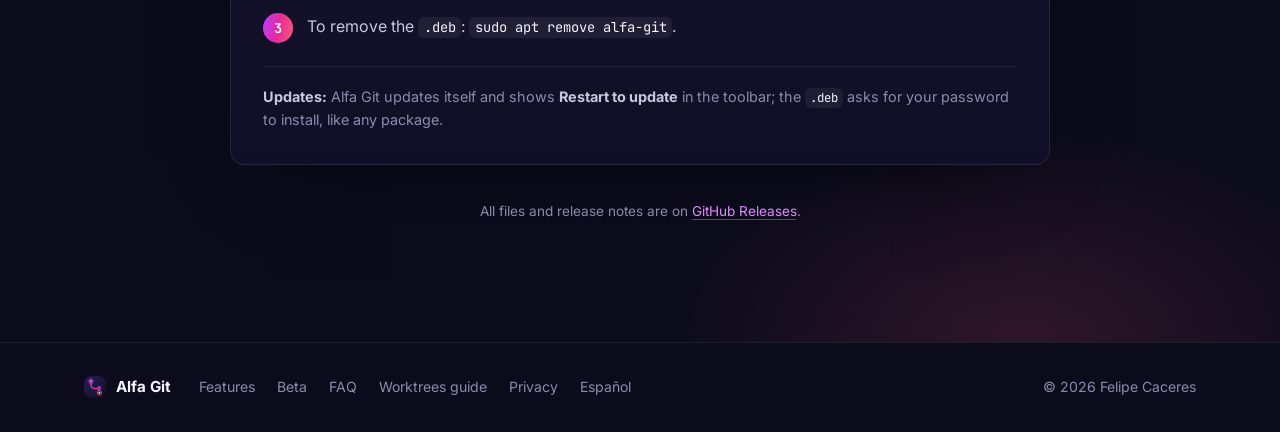
==== commit 0dc165e3: "Landing: capturas nuevas, guía de worktrees y las funciones de 0.2.16–0.2.17 Capturas rehechas y nue" ====
--- a/index.html
+++ b/index.html
@@ -64,6 +64,11 @@
       "Conflict resolution and interactive rebase",
       "File History and Blame",
       "Built-in code editor (Monaco) and integrated terminal",
+      "Worktrees per repository, including the ones coding agents such as Claude Code or Codex create",
+      "Workspace operations: pull, push, create or switch a branch across repositories, and checkpoints",
+      "Git profiles per repository or folder, with their own SSH key",
+      "Optional commit messages generated by the Codex installed on your computer",
+      "Repositories inside WSL on Windows",
       "Uses the Git CLI installed on the system; no account, no telemetry"
     ]
   }
@@ -73,7 +78,7 @@
   <link rel="preconnect" href="https://fonts.googleapis.com">
   <link rel="preconnect" href="https://fonts.gstatic.com" crossorigin>
   <link href="https://fonts.googleapis.com/css2?family=Inter:wght@400;500;600;700;800&family=JetBrains+Mono:wght@400;500&display=swap" rel="stylesheet">
-  <link rel="stylesheet" href="styles.css?v=74f2b07045">
+  <link rel="stylesheet" href="styles.css?v=6a251a4812">
   <script type="application/ld+json">
 {
   "@context": "https://schema.org",
@@ -124,7 +129,7 @@
       "name": "Does my code leave my machine?",
       "acceptedAnswer": {
         "@type": "Answer",
-        "text": "No. There's no account, no cloud sync and no telemetry. The only network traffic is the Git you ask for (fetch, pull and push to your own remotes) and the check for new versions on GitHub, which sends nothing about you or your repositories."
+        "text": "Not unless you ask. There's no account, no cloud sync and no telemetry. The network traffic is the Git you ask for (fetch, pull and push to your own remotes) and the check for new versions on GitHub, which sends nothing about you or your repositories. If you turn on commit messages with Codex (off by default, per workspace), pressing Generate with Codex sends the staged changes to the Codex installed on your computer, which sends them to OpenAI with your ChatGPT account."
       }
     },
     {
@@ -133,6 +138,14 @@
       "acceptedAnswer": {
         "@type": "Answer",
         "text": "Alfa Git is built for exactly that. Open the folder where your repositories live (say ~/Projects, with services, libraries and apps) and it lists every repository inside — worktrees, submodules and nested repos included — with its own status. Workspace Changes shows which ones have uncommitted work, conflicts or commits to pull, and Fetch All updates them together."
+      }
+    },
+    {
+      "@type": "Question",
+      "name": "Does it work with the worktrees Claude Code or Codex create?",
+      "acceptedAnswer": {
+        "@type": "Answer",
+        "text": "Yes. Coding agents usually work each task in its own git worktree, often outside your projects folder (.claude/worktrees/…). Alfa Git finds them through the repository they belong to, lists them under it in the sidebar marked as agent, and shows their changes so you can review them before merging. The worktrees guide explains how it all works."
       }
     },
     {
@@ -170,6 +183,7 @@
         <a href="#under-the-hood">Under the hood</a>
         <a href="#beta">Beta</a>
         <a href="#faq">FAQ</a>
+        <a href="guides/worktrees/">Worktrees guide</a>
       </nav>
       <div class="nav__actions">
         <a class="lang" href="es/" hreflang="es" lang="es" title="Español">ES</a>
@@ -203,7 +217,7 @@
         <figure class="window window--hero">
           <div class="window__bar" aria-hidden="true"><i></i><i></i><i></i><span>Projects — Alfa Git</span></div>
           <img src="assets/workspace.png" width="1600" height="851"
-               alt="Alfa Git showing a workspace with fifteen repositories, each with its own status">
+               alt="Alfa Git showing a workspace with twelve repositories, each with its own status">
         </figure>
       </div>
     </section>
@@ -255,7 +269,7 @@
           <ul class="checks">
             <li><strong>Workspace Changes</strong>: one line per repo, what needs attention first — conflicts, a stopped merge or rebase, commits to pull</li>
             <li><strong>Fetch All</strong> across every remote, with bounded concurrency</li>
-            <li>Workspace tabs to keep several projects at hand</li>
+            <li>Workspace tabs to keep several projects at hand — drag them, or <kbd>Alt</kbd>+<kbd>←</kbd>/<kbd>→</kbd>, to reorder</li>
           </ul>
         </div>
         <figure class="window">
@@ -265,15 +279,42 @@
         </figure>
       </article>
 
+
       <article class="feature feature--flip">
+        <div class="feature__text">
+          <p class="eyebrow">Workspace operations</p>
+          <h3>One action, every repository</h3>
+          <p>
+            <strong>Pull All</strong> and <strong>Push All</strong>, a new branch across repositories or switching all
+            of them to one — with a preview of the repositories each action touches before anything runs.
+            Repositories with local changes in the way are asked about once: skip them, or stash and bring the
+            changes back afterwards.
+          </p>
+          <ul class="checks">
+            <li><strong>Checkpoints</strong>: save which branch every repository is on and switch them all back in one go — branches are never moved or reset</li>
+            <li>A results panel per repository, with <strong>Try again</strong> for the ones that failed</li>
+            <li>Open every repository in VS Code, Cursor, Zed or Sublime Text, or one terminal each</li>
+          </ul>
+        </div>
+        <figure class="window">
+          <div class="window__bar" aria-hidden="true"><i></i><i></i><i></i></div>
+          <img src="assets/workspace-ops.png" width="1600" height="851" loading="lazy"
+               alt="New branch across repositories, with the list of repositories it applies to">
+        </figure>
+      </article>
+
+      <article class="feature">
         <div class="feature__text">
           <p class="eyebrow">History</p>
           <h3>A graph that shows the structure</h3>
           <p>
-            Lanes and colours per branch, the author on every node, branch and tag chips. Uncommitted changes sit
-            on top, and every stash hangs off the commit it was made from.
-          </p>
-          <ul class="checks">
+            Every branch keeps its own colour — <code>main</code> is always blue — and its chip sits in the commit's
+            row, with what there is to <strong>push (↑) and pull (↓)</strong>. Commits are grouped under Today,
+            Yesterday and earlier days; uncommitted changes sit on top, and every stash hangs off its commit.
+          </p>
+          <ul class="checks">
+            <li><strong>Main line</strong>: only the main line, each merged branch folded into its merge with a <strong>+N</strong> pill</li>
+            <li><strong>Fold merged</strong>: the commits a merge brought in become one row you can open</li>
             <li>Right click to cherry-pick, revert, merge, rebase, reset or tag</li>
             <li>Commit details with its files and diff side by side</li>
             <li>Interactive rebase: drag to reorder, squash, fixup, reword, drop</li>
@@ -284,7 +325,31 @@
         <figure class="window">
           <div class="window__bar" aria-hidden="true"><i></i><i></i><i></i></div>
           <img src="assets/history.png" width="1600" height="851" loading="lazy"
-               alt="Commit graph with branches, tags, stashes and the working tree">
+               alt="Commit graph with coloured branch chips, a stash, uncommitted changes and commits grouped by day">
+        </figure>
+      </article>
+
+
+      <article class="feature feature--flip">
+        <div class="feature__text">
+          <p class="eyebrow">Worktrees</p>
+          <h3>Every worktree, your agents' too</h3>
+          <p>
+            Each worktree of a repository appears under it in the sidebar — also the ones outside the workspace that
+            <strong>Claude Code, Codex or Cursor</strong> create for each task, marked as <em>agent</em>. The
+            <strong>Worktrees</strong> tab shows their branch, changes and ↑/↓ against the main worktree, and lets you
+            open, compare, create and remove them.
+          </p>
+          <ul class="checks">
+            <li>The History marks the branches that are checked out in another worktree</li>
+            <li>Locked and dirty worktrees are never removed by accident; the branch is always kept</li>
+            <li>New to worktrees? <a class="link" href="guides/worktrees/">Read the guide</a></li>
+          </ul>
+        </div>
+        <figure class="window">
+          <div class="window__bar" aria-hidden="true"><i></i><i></i><i></i></div>
+          <img src="assets/worktrees.png" width="1600" height="851" loading="lazy"
+               alt="Worktrees tab with a hotfix worktree and a locked worktree created by a coding agent">
         </figure>
       </article>
 
@@ -302,16 +367,40 @@
             <li>Expand the context around a change, or read the whole file</li>
             <li>Discard and clean, confirmed natively</li>
             <li>Partial stashes, amend, pull modes</li>
+            <li><strong>Generate with Codex</strong> suggests a message for the staged changes — off unless you turn it on</li>
           </ul>
         </div>
         <figure class="window">
           <div class="window__bar" aria-hidden="true"><i></i><i></i><i></i></div>
           <img src="assets/changes.png" width="1600" height="851" loading="lazy"
-               alt="Staging area with the diff of a file">
-        </figure>
-      </article>
+               alt="Staged changes with a word-level diff, the commit message and who you commit as">
+        </figure>
+      </article>
+
 
       <article class="feature feature--flip">
+        <div class="feature__text">
+          <p class="eyebrow">Git profiles</p>
+          <h3>Always commit as the right person</h3>
+          <p>
+            The commit panel shows who you will commit as and where that identity comes from. Save your personal,
+            work and client identities as profiles, and give one to a repository or to a whole folder of the
+            workspace. Git stays the source of truth: profiles are written as Git config.
+          </p>
+          <ul class="checks">
+            <li>A profile can have its own <strong>SSH key</strong>, for a second account on the same host</li>
+            <li>Committing to a work remote with your personal e-mail warns you, with a one-click fix</li>
+            <li>Import the identities already in your <code>~/.gitconfig</code></li>
+          </ul>
+        </div>
+        <figure class="window">
+          <div class="window__bar" aria-hidden="true"><i></i><i></i><i></i></div>
+          <img src="assets/profiles.png" width="1600" height="851" loading="lazy"
+               alt="Git Profiles dialog creating a work profile with its e-mail and remotes">
+        </figure>
+      </article>
+
+      <article class="feature">
         <div class="feature__text">
           <p class="eyebrow">Review</p>
           <h3>Review a branch like a pull request</h3>
@@ -329,11 +418,11 @@
         <figure class="window">
           <div class="window__bar" aria-hidden="true"><i></i><i></i><i></i></div>
           <img src="assets/review.png" width="1600" height="851" loading="lazy"
-               alt="Review of feature/login against main, with one file that would conflict">
-        </figure>
-      </article>
-
-      <article class="feature">
+               alt="Review of feature/refunds against origin/main: its commits, changed files and diff">
+        </figure>
+      </article>
+
+      <article class="feature feature--flip">
         <div class="feature__text">
           <p class="eyebrow">Conflicts</p>
           <h3>Decide by looking, not by reading markers</h3>
@@ -354,13 +443,14 @@
         </figure>
       </article>
 
-      <article class="feature feature--flip">
+      <article class="feature">
         <div class="feature__text">
           <p class="eyebrow">Rebase</p>
           <h3>A rebase you can follow</h3>
           <p>
-            While a rebase is stopped, the header says what is being rebased onto what and how far it got — and
-            <strong>the graph marks the plan</strong>: what is replayed, where it stopped, what is still to come.
+            Clean up a branch before merging it: drag to reorder, then pick, reword, squash, fixup or drop each
+            commit. While a rebase is stopped, the header says how far it got and <strong>the graph marks the
+            plan</strong>: what is replayed, where it stopped, what is still to come.
           </p>
           <ul class="checks">
             <li>Read from Git's own files, so it works for a rebase you started in the terminal</li>
@@ -370,11 +460,11 @@
         <figure class="window">
           <div class="window__bar" aria-hidden="true"><i></i><i></i><i></i></div>
           <img src="assets/rebase.png" width="1600" height="851" loading="lazy"
-               alt="A rebase in progress with its plan marked on the graph">
-        </figure>
-      </article>
-
-      <article class="feature">
+               alt="Interactive rebase of an agent&#39;s branch with squash, fixup and reword">
+        </figure>
+      </article>
+
+      <article class="feature feature--flip">
         <div class="feature__text">
           <p class="eyebrow">Editor</p>
           <h3>An editor for the small fix</h3>
@@ -394,7 +484,7 @@
         </figure>
       </article>
 
-      <article class="feature feature--flip">
+      <article class="feature">
         <div class="feature__text">
           <p class="eyebrow">Terminal</p>
           <h3>A terminal in every repository</h3>
@@ -411,7 +501,7 @@
         <figure class="window">
           <div class="window__bar" aria-hidden="true"><i></i><i></i><i></i></div>
           <img src="assets/terminal.png" width="1600" height="851" loading="lazy"
-               alt="The built-in terminal open under the commit graph of a repository">
+               alt="The built-in terminal under the commit graph, listing the worktrees of the repository">
         </figure>
       </article>
     </section>
@@ -465,6 +555,21 @@
           <span class="card__icon" aria-hidden="true">⌨</span>
           <h4>Keyboard first</h4>
           <p>Shortcuts for the sidebar, the terminal, search and review — listed in the menus and tooltips.</p>
+        </div>
+        <div class="card">
+          <span class="card__icon" aria-hidden="true">⧉</span>
+          <h4>Repositories in WSL</h4>
+          <p>On Windows, open <code>\\wsl.localhost\…</code>: every command runs the distribution's own Git, keys and config.</p>
+        </div>
+        <div class="card">
+          <span class="card__icon" aria-hidden="true">↗</span>
+          <h4>Open in browser</h4>
+          <p>Jump to the repository's page on GitHub, GitLab or Harness, from its <code>origin</code> — SSH aliases included.</p>
+        </div>
+        <div class="card">
+          <span class="card__icon" aria-hidden="true">▤</span>
+          <h4>Work mode</h4>
+          <p>Each repository you work on keeps its selection, open diffs and commit message while you switch.</p>
         </div>
       </div>
     </section>
@@ -524,7 +629,8 @@
           <li>Conflict resolution and interactive rebase</li>
           <li>File History, Blame and restoring a file from any commit</li>
           <li>Built-in editor, terminal and repository search</li>
-          <li>Fetch All and auto-fetch</li>
+          <li>Fetch All, auto-fetch and workspace operations</li>
+          <li>Worktrees, Git profiles and checkpoints</li>
           <li>All updates during the beta</li>
         </ul>
       </div>
@@ -570,9 +676,11 @@
         </details>
         <details>
           <summary>Does my code leave my machine?</summary>
-          <p>No. There's no account, no cloud sync and no telemetry. The only network traffic is the Git you ask
-            for (fetch, pull and push to your own remotes) and the check for new versions on GitHub, which sends
-            nothing about you or your repositories.</p>
+          <p>Not unless you ask. There's no account, no cloud sync and no telemetry. The network traffic is the Git
+            you ask for (fetch, pull and push to your own remotes) and the check for new versions on GitHub, which
+            sends nothing about you or your repositories. If you turn on <strong>commit messages with Codex</strong>
+            (off by default, per workspace), pressing <strong>Generate with Codex</strong> sends the staged changes to
+            the Codex installed on your computer, which sends them to OpenAI with your ChatGPT account.</p>
         </details>
         <details>
           <summary>What is a good Git client for managing many repositories at once?</summary>
@@ -581,6 +689,14 @@
             worktrees, submodules and nested repos included — with its own status. <strong>Workspace Changes</strong>
             shows which ones have uncommitted work, conflicts or commits to pull, and <strong>Fetch All</strong>
             updates them together.</p>
+        </details>
+        <details>
+          <summary>Does it work with the worktrees Claude Code or Codex create?</summary>
+          <p>Yes. Coding agents usually work each task in its own <code>git worktree</code>, often outside your
+            projects folder (<code>.claude/worktrees/…</code>). Alfa Git finds them through the repository they
+            belong to, lists them under it in the sidebar marked as <em>agent</em>, and shows their changes so you
+            can review them before merging. The <a class="link" href="guides/worktrees/">worktrees guide</a> explains
+            how it all works.</p>
         </details>
         <details>
           <summary>Does it work with GitHub, GitLab and Bitbucket?</summary>
@@ -702,6 +818,7 @@
         <a href="#features">Features</a>
         <a href="#beta">Beta</a>
         <a href="#faq">FAQ</a>
+        <a href="guides/worktrees/">Worktrees guide</a>
         <a href="privacy/">Privacy</a>
         <a href="es/" hreflang="es" lang="es">Español</a>
       </nav>
--- a/styles.css
+++ b/styles.css
@@ -177,6 +177,7 @@
 /* Features */
 .features { padding-top: 60px; display: flex; flex-direction: column; gap: 140px; padding-bottom: 60px; }
 .feature { display: grid; grid-template-columns: minmax(0, 5fr) minmax(0, 7fr); gap: 56px; align-items: center; }
+.feature--flip { grid-template-columns: minmax(0, 7fr) minmax(0, 5fr); }
 .feature--flip .feature__text { order: 2; }
 .feature__text h3 { margin-bottom: 16px; }
 .feature__text > p { color: var(--text); }
@@ -398,3 +399,53 @@
   transition: color 0.15s, border-color 0.15s;
 }
 .lang:hover { color: var(--text-strong); border-color: rgba(191, 61, 255, 0.6); }
+
+/* Guides */
+.guide { padding-top: 56px; padding-bottom: 96px; display: grid; grid-template-columns: 210px minmax(0, 1fr); gap: 56px; align-items: start; }
+.guide__toc { position: sticky; top: 96px; font-size: 0.9rem; }
+.guide__toc p { font: 600 0.72rem/1 var(--mono); text-transform: uppercase; letter-spacing: 0.14em; color: var(--text-muted); margin-bottom: 14px; }
+.guide__toc ol { list-style: none; margin: 0; padding: 0; display: grid; gap: 6px; border-left: 1px solid var(--border); }
+.guide__toc a { display: block; padding: 3px 0 3px 14px; margin-left: -1px; border-left: 2px solid transparent; color: var(--text-muted); }
+.guide__toc a:hover { color: var(--text-strong); border-left-color: var(--violet); }
+.guide__body { min-width: 0; max-width: 800px; }
+.guide__body h1 { font-size: clamp(2.2rem, 5vw, 3.4rem); }
+.guide__lead { font-size: 1.15rem; color: var(--text-strong); margin-top: 20px !important; }
+.guide__body > section { margin-top: 72px; }
+.guide__body h2 { font-size: clamp(1.5rem, 3vw, 2rem); margin-bottom: 18px; }
+.guide__body h3 { font-size: 1.15rem; margin: 32px 0 10px; }
+.guide__body p, .guide__body ul { margin: 0 0 14px; }
+.guide__body ul { padding-left: 1.2em; }
+.guide__body li { margin-bottom: 6px; }
+.guide__body strong { color: var(--text-strong); }
+.guide__body .steps { margin: 20px 0; }
+.guide__body .terminal { margin: 20px 0; box-shadow: none; }
+.guide__figure { margin: 24px 0 28px; }
+.guide__figure figcaption { margin-top: 10px; font-size: 0.88rem; color: var(--text-muted); }
+.callout { margin: 20px 0; padding: 14px 18px; border-left: 3px solid var(--violet); border-radius: 0 10px 10px 0; background: rgba(191, 61, 255, 0.08); font-size: 0.95rem; }
+.callout--warn { border-left-color: var(--coral); background: rgba(255, 91, 117, 0.08); }
+.callout strong { color: var(--text-strong); }
+.diagram { margin: 24px 0; overflow-x: auto; border: 1px solid var(--border); border-radius: var(--radius); background: var(--bg-2); }
+.diagram svg { display: block; width: 100%; min-width: 560px; height: auto; }
+.diagram .d-box { fill: var(--surface); stroke: var(--border-strong); }
+.diagram .d-git { fill: rgba(191, 61, 255, 0.1); stroke: rgba(191, 61, 255, 0.55); }
+.diagram .d-agent { stroke: rgba(231, 42, 154, 0.6); }
+.diagram .d-title { fill: var(--text-strong); font: 600 14px var(--mono); }
+.diagram .d-text { fill: var(--text); font: 13px var(--font); }
+.diagram .d-muted { fill: var(--text-muted); font: 12px var(--font); }
+.diagram .d-branch { fill: #e08aff; font: 500 12.5px var(--mono); }
+.diagram .d-line { stroke: rgba(224, 138, 255, 0.7); stroke-width: 1.5; fill: none; }
+.table-wrap { margin: 20px 0; overflow-x: auto; }
+.guide table { width: 100%; border-collapse: collapse; font-size: 0.92rem; }
+.guide th, .guide td { text-align: left; vertical-align: top; padding: 10px 12px; border-bottom: 1px solid var(--border); }
+.guide th { color: var(--text-strong); font-weight: 600; }
+.guide td:first-child { white-space: nowrap; }
+.guide__next { margin-top: 72px; padding: 28px; border: 1px solid var(--border-strong); border-radius: var(--radius); background: var(--surface); }
+.guide__next h2 { margin-bottom: 10px; }
+.guide__next .btn { margin-top: 18px; }
+@media (max-width: 960px) {
+  .guide { grid-template-columns: 1fr; gap: 28px; }
+  .guide__toc { position: static; }
+}
+@media (max-width: 640px) {
+  .guide td:first-child { white-space: normal; }
+}
